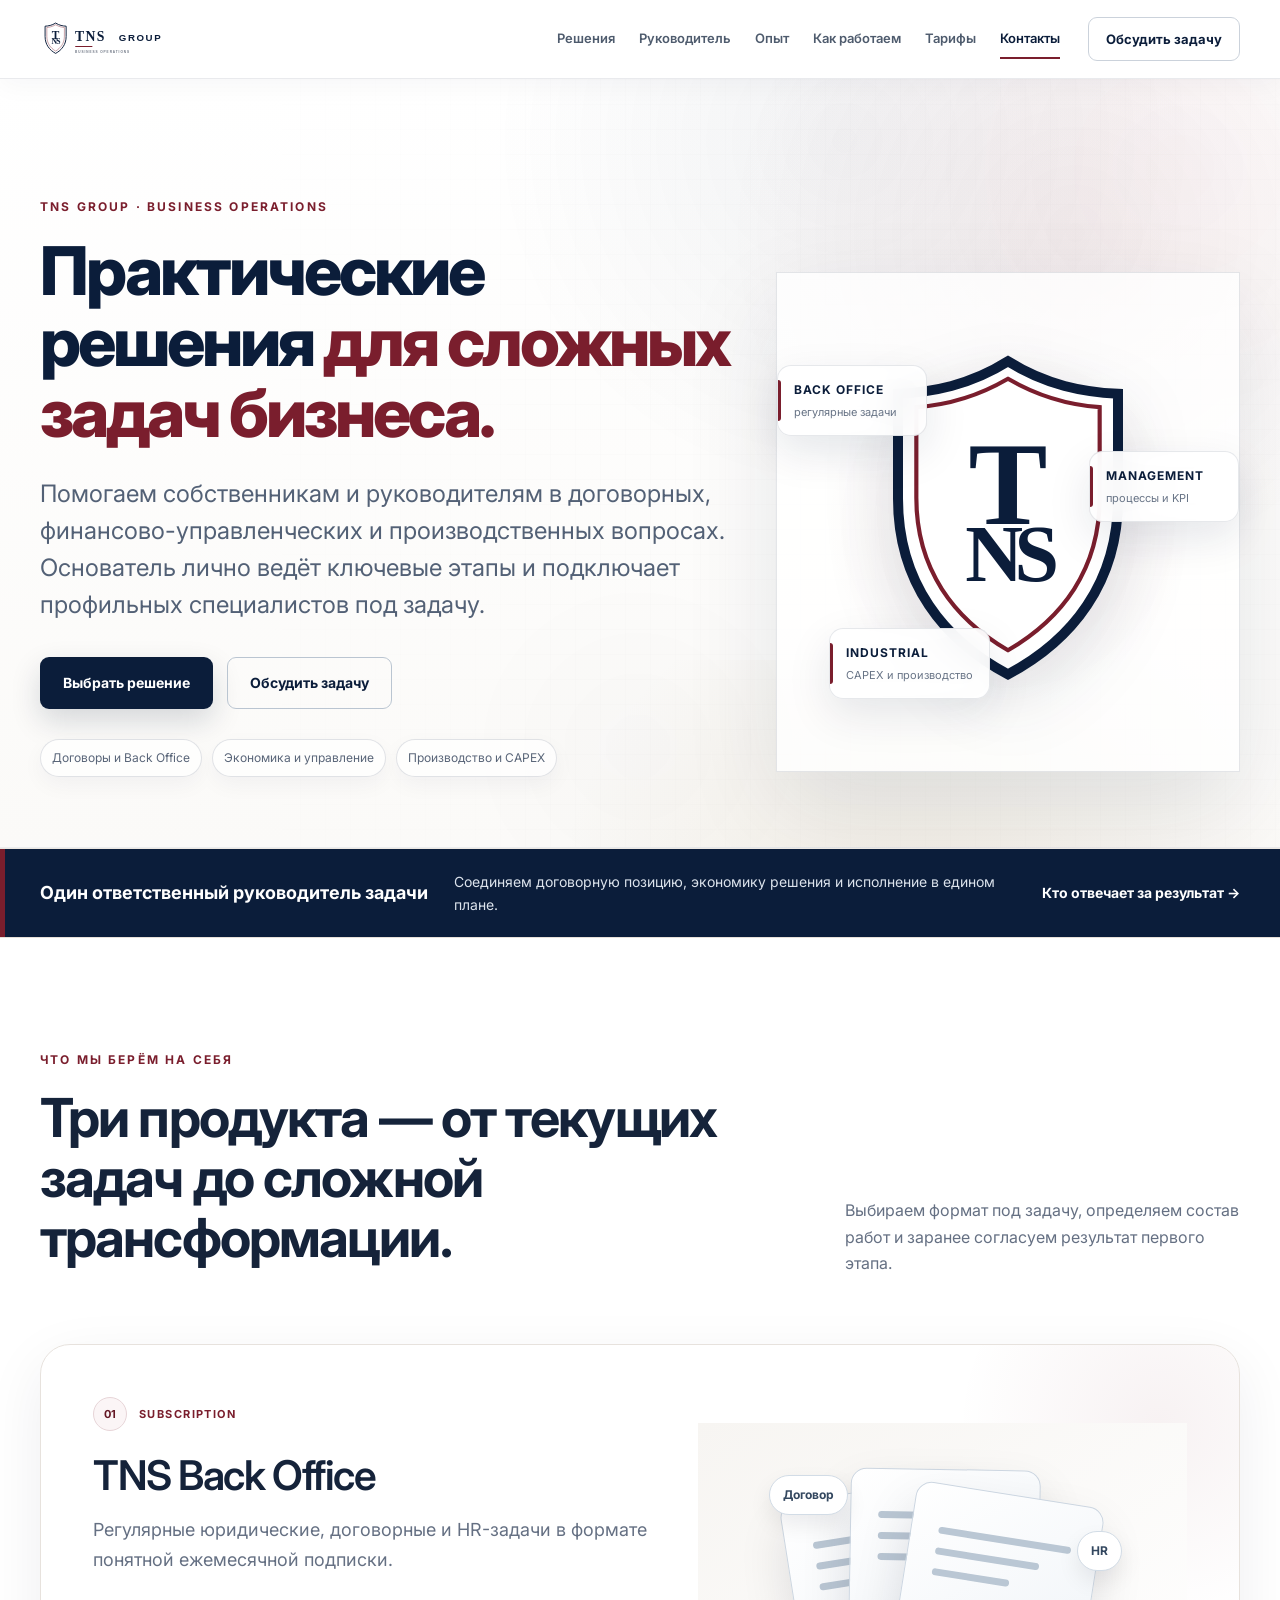
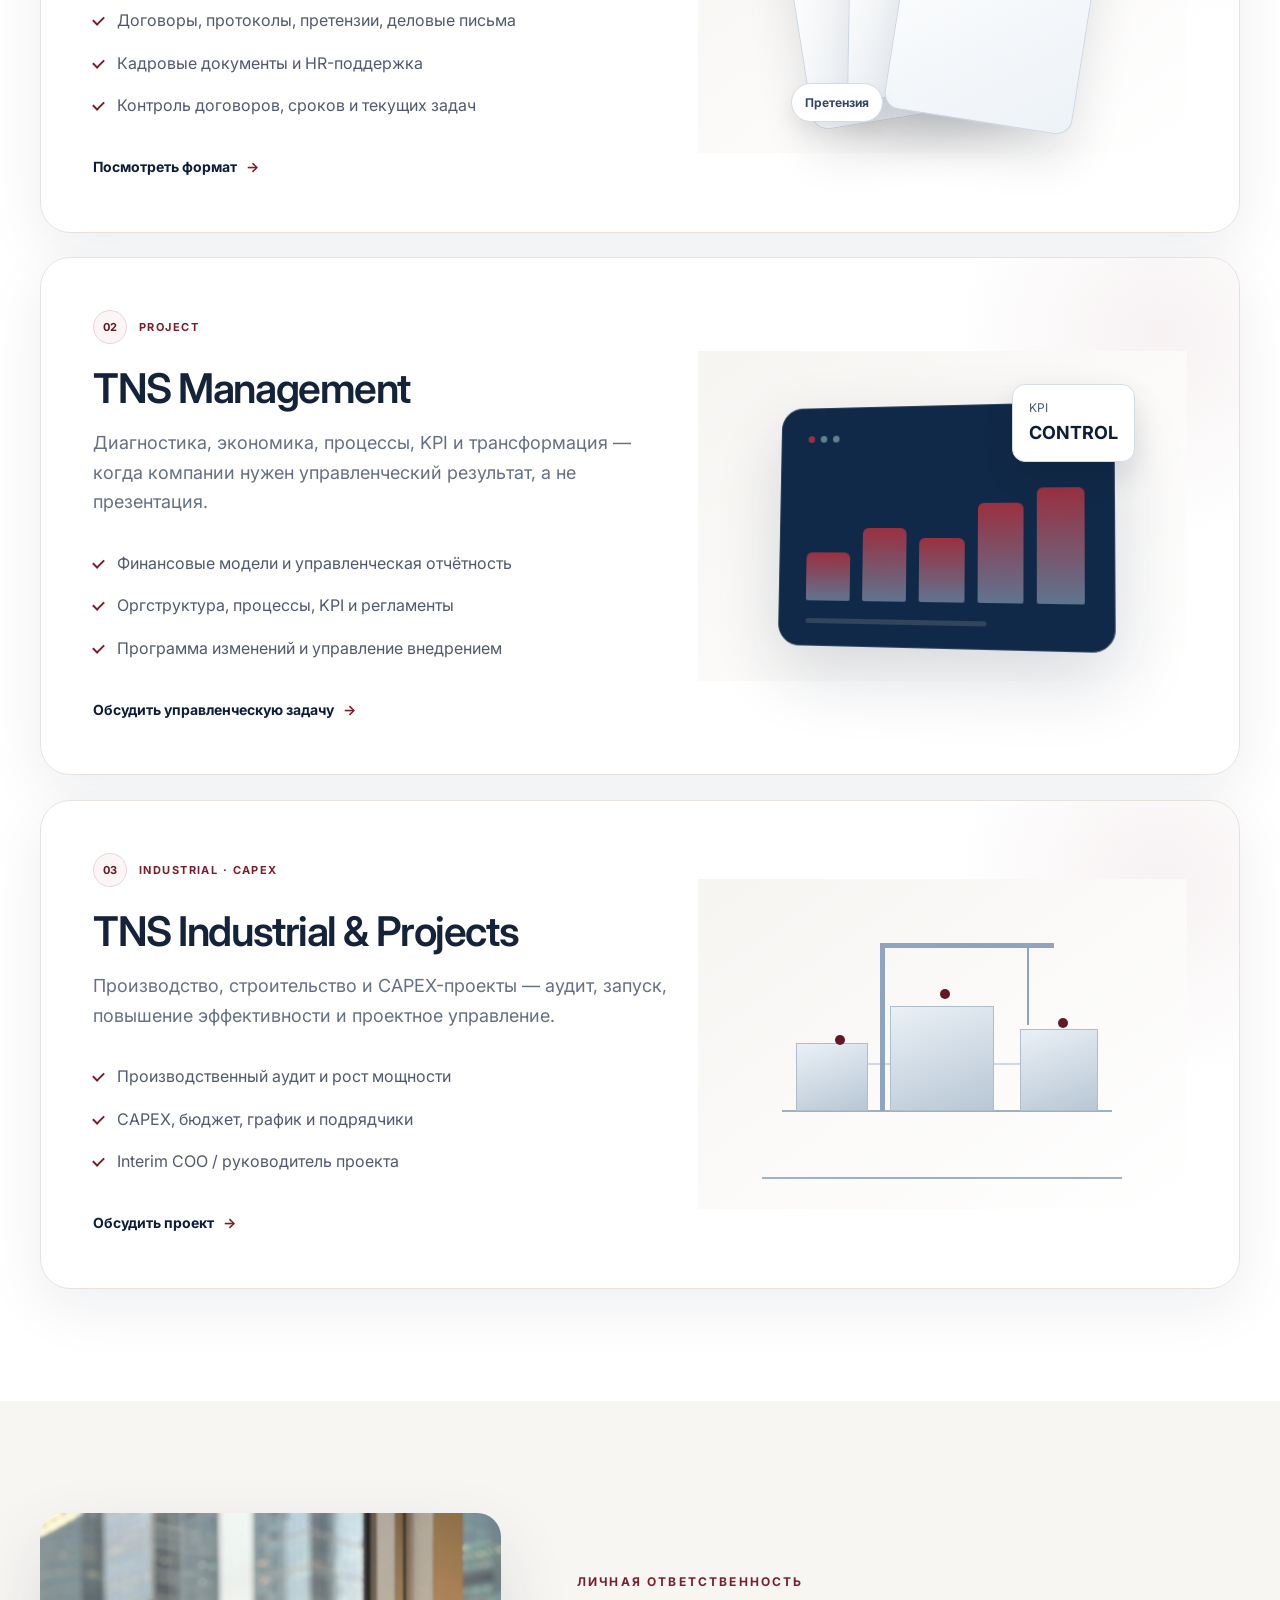
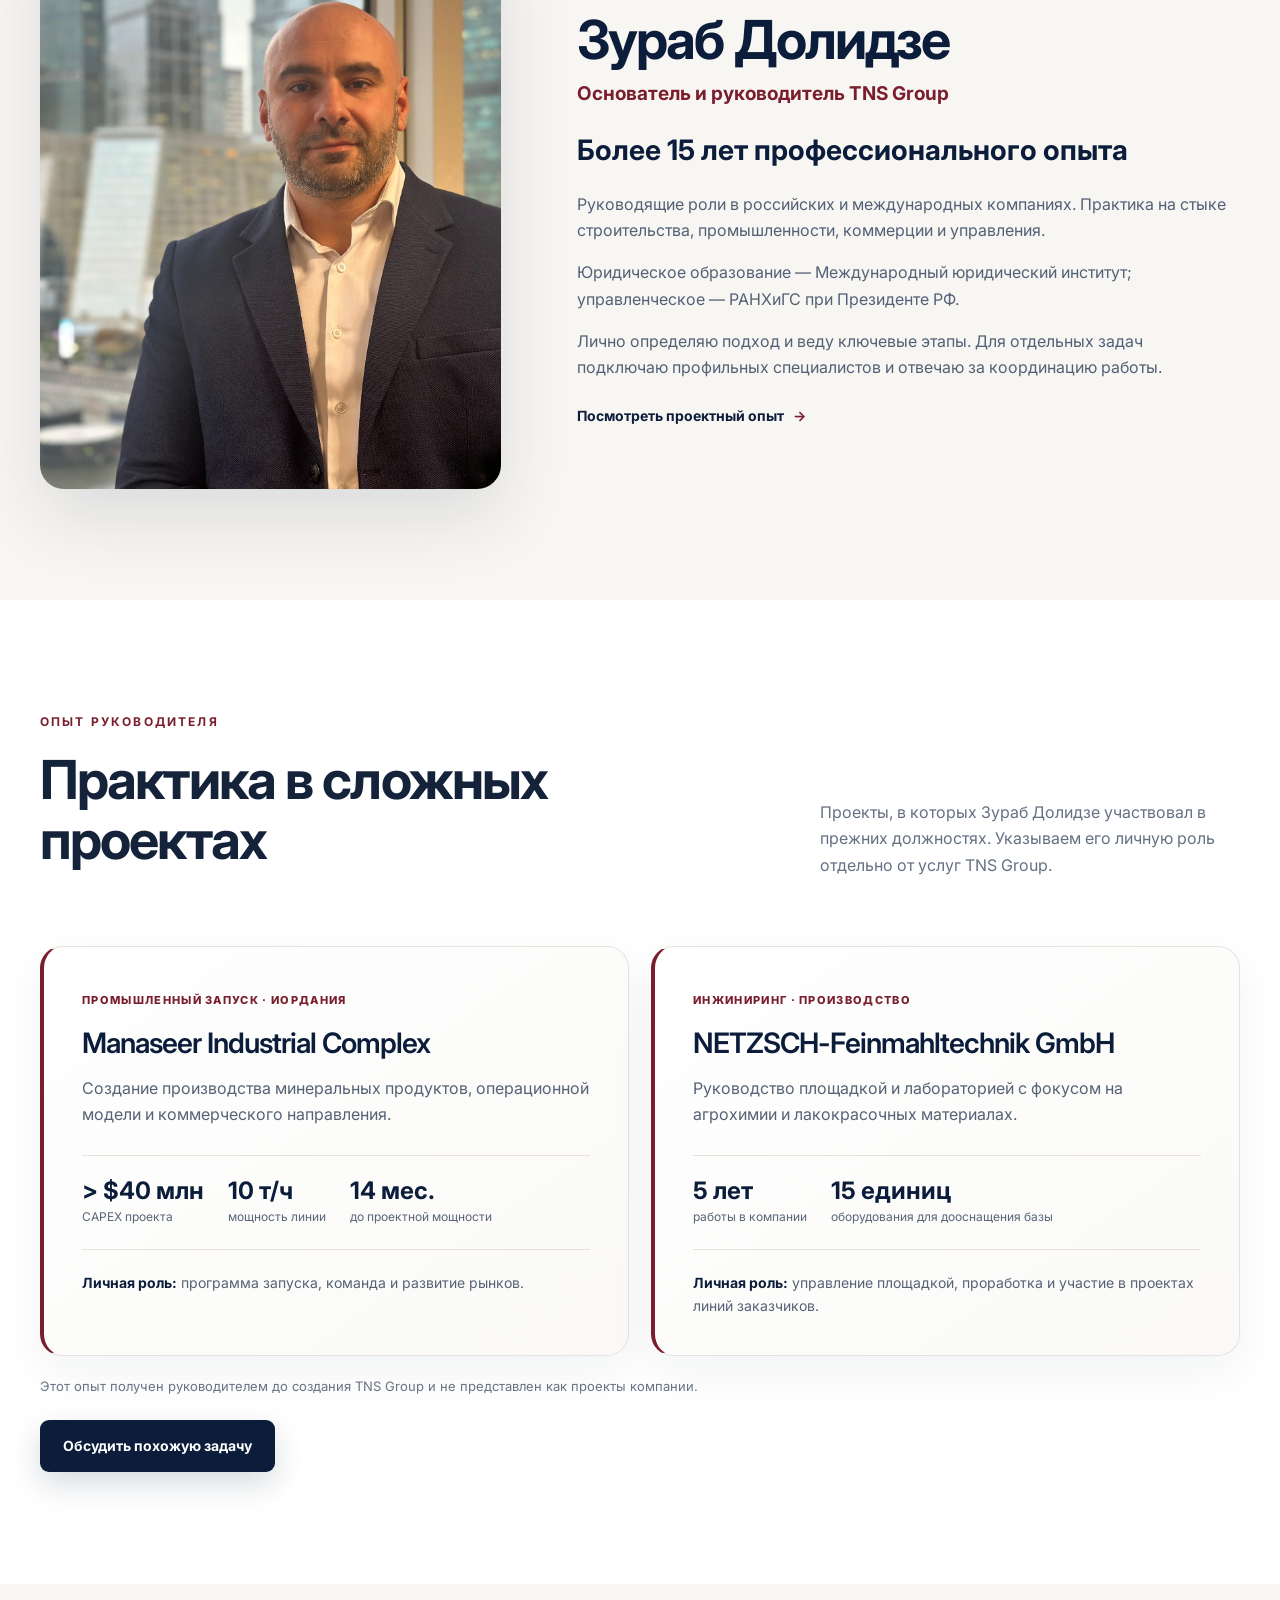
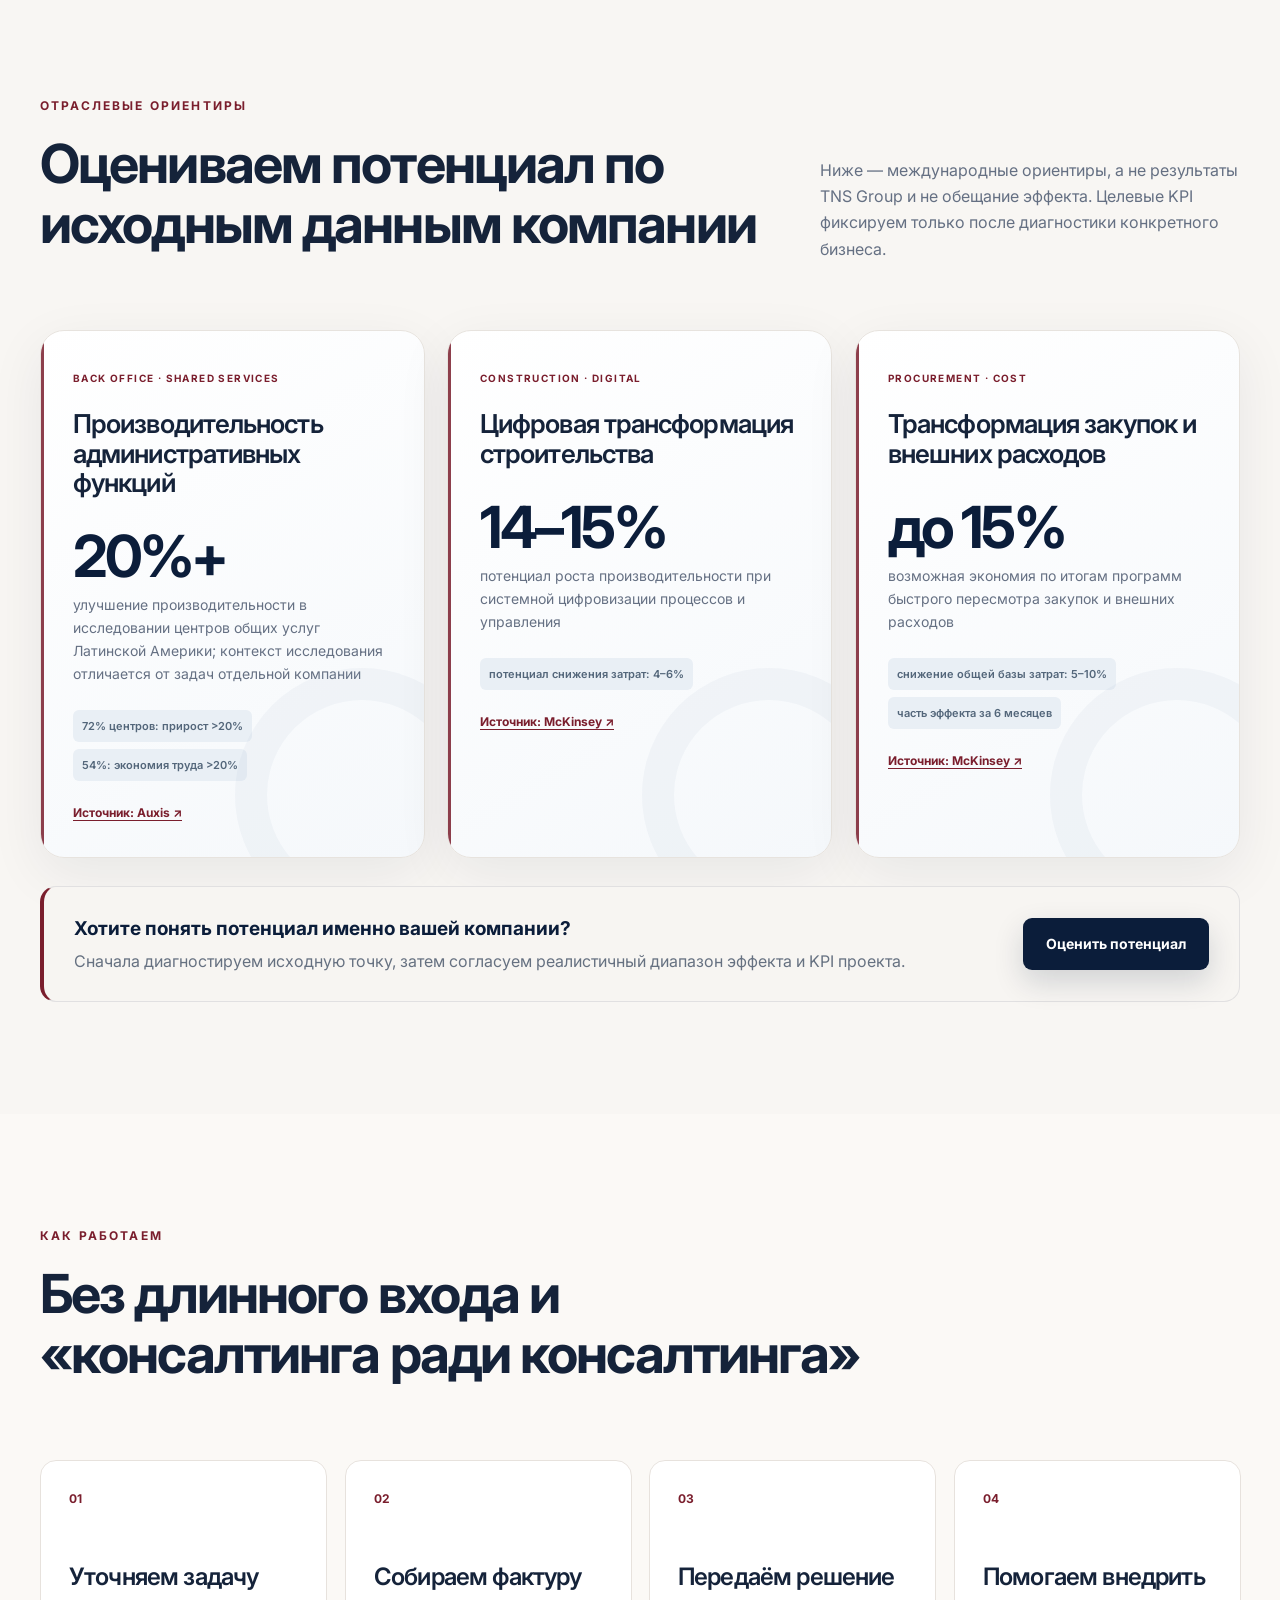
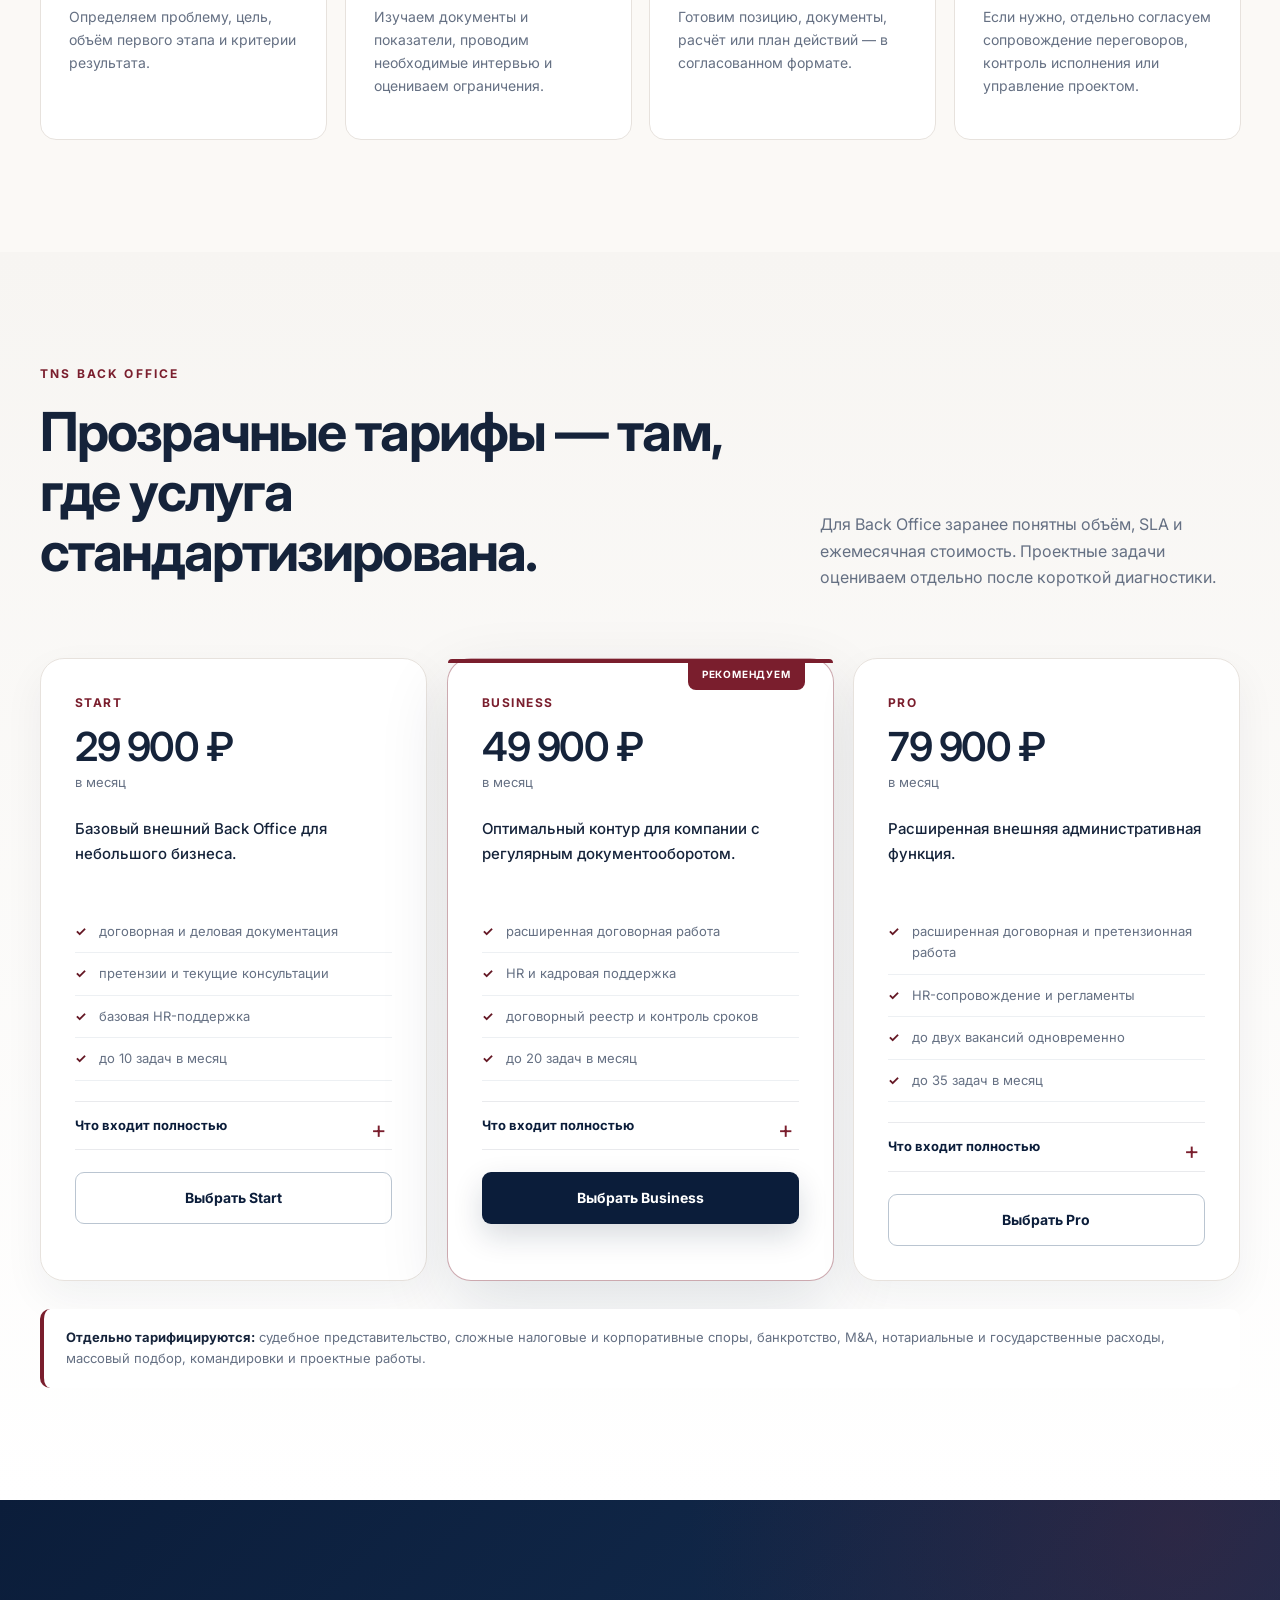
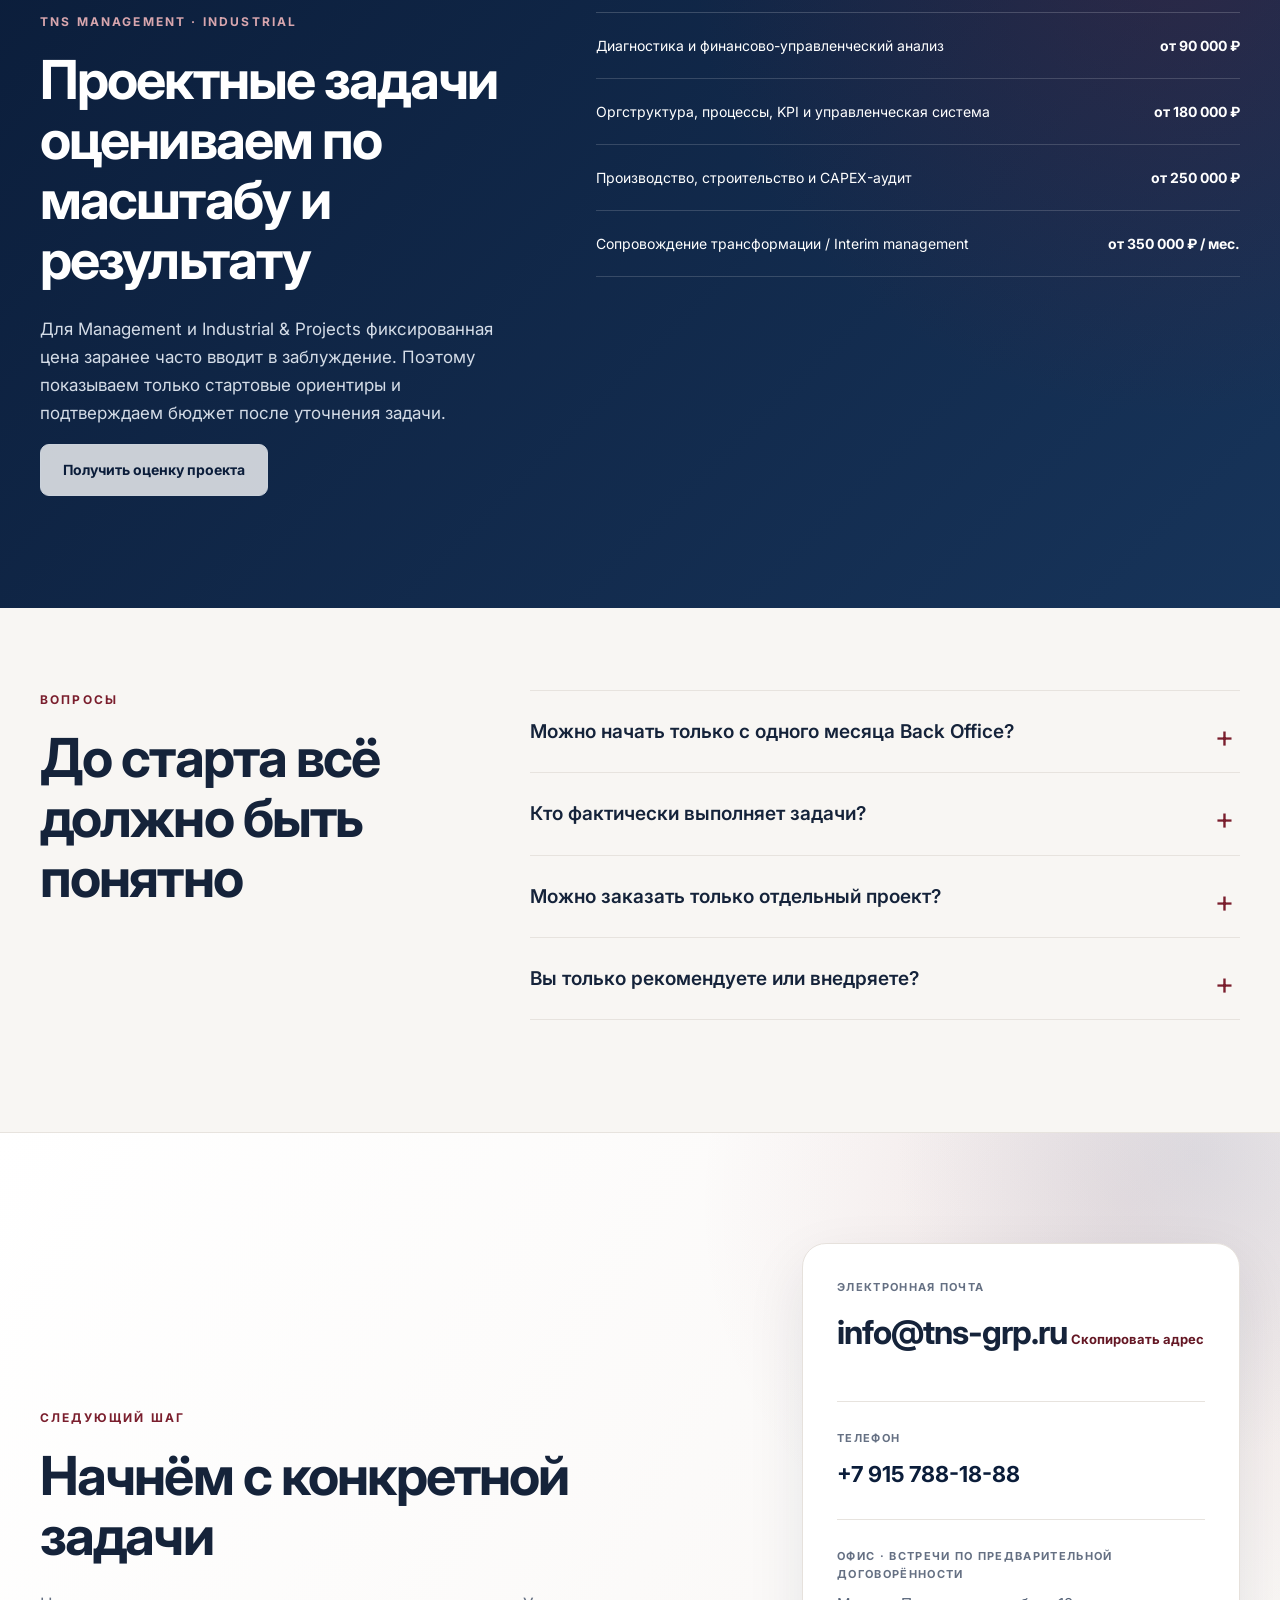
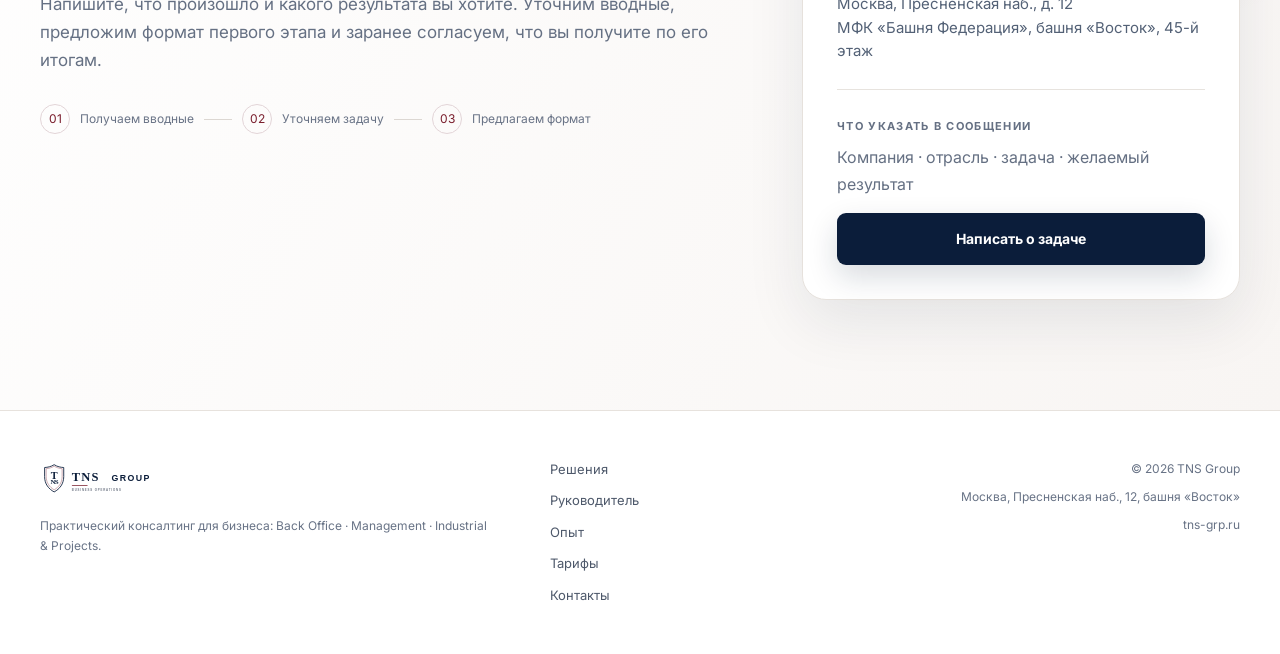
==== index.html @ a0968d5c "Add founder experience and office contact details" ====
<!DOCTYPE html>

<html lang="ru">
<head>
<meta charset="utf-8"/>
<meta content="width=device-width, initial-scale=1.0" name="viewport"/>
<meta content="TNS Group — практический консалтинг для собственников и руководителей: договорные задачи, экономика, управление, производство и строительство. Руководитель — Зураб Долидзе." name="description"/>
<meta content="#FAF9F7" name="theme-color"/>
<meta content="website" property="og:type"/>
<meta content="ru_RU" property="og:locale"/>
<meta content="TNS Group — практический консалтинг для бизнеса" property="og:title"/>
<meta content="Договорные, управленческие и производственные задачи. Личное участие руководителя и профильные специалисты под проект." property="og:description"/>
<meta content="https://tns-grp.ru/" property="og:url"/>
<meta content="https://tns-grp.ru/assets/og-cover.png" property="og:image"/>
<link href="https://tns-grp.ru/" rel="canonical"/>
<link href="assets/favicon.svg" rel="icon" type="image/svg+xml"/>
<link href="https://fonts.googleapis.com" rel="preconnect"/>
<link crossorigin="" href="https://fonts.gstatic.com" rel="preconnect"/>
<link href="https://fonts.googleapis.com/css2?family=Inter:wght@400;500;600;700;800&amp;display=swap" rel="stylesheet"/>
<link href="styles.css" rel="stylesheet"/>
<title>TNS Group — практический консалтинг для бизнеса</title>
<script type="application/ld+json">
  {
    "@context": "https://schema.org",
    "@type": "ProfessionalService",
    "name": "TNS Group",
    "url": "https://tns-grp.ru/",
    "email": "info@tns-grp.ru",
    "telephone": "+7-915-788-18-88",
    "address": {
      "@type": "PostalAddress",
      "streetAddress": "Пресненская набережная, 12, Башня Федерация, башня Восток, 45-й этаж",
      "addressLocality": "Москва",
      "addressCountry": "RU"
    },
    "description": "Договорно-правовое сопровождение, управленческий консалтинг, производственные и CAPEX-проекты.",
    "areaServed": "RU",
    "knowsAbout": [
      "Абонентское сопровождение бизнеса",
      "Управленческий консалтинг",
      "Финансово-экономический консалтинг",
      "Договорно-правовое сопровождение",
      "HR-поддержка",
      "Производственный консалтинг",
      "Строительный и CAPEX-консалтинг"
    ]
  }
  </script>
</head>
<body>
<a class="skip-link" href="#main">Перейти к содержанию</a>
<header class="site-header" id="top">
<div class="container header-inner">
<a aria-label="TNS Group — на главную" class="brand" href="#top">
<img alt="TNS Group" height="44" src="assets/logo.svg" width="194"/>
</a>
<button aria-controls="main-navigation" aria-expanded="false" class="menu-toggle" type="button">
<span class="sr-only">Открыть меню</span>
<span></span><span></span><span></span>
</button>
<nav aria-label="Основная навигация" class="main-nav" id="main-navigation">
<a href="#solutions">Решения</a>
<a href="#expertise">Руководитель</a>
<a href="#results">Опыт</a>
<a href="#approach">Как работаем</a>
<a href="#pricing">Тарифы</a>
<a href="#contacts">Контакты</a>
</nav>
<a class="button button-small button-outline header-cta" href="#contacts">Обсудить задачу</a>
</div>
</header>
<main id="main">
<section class="hero hero-light">
<div aria-hidden="true" class="hero-grid-bg"></div>
<div aria-hidden="true" class="hero-orb hero-orb-a"></div>
<div aria-hidden="true" class="hero-orb hero-orb-b"></div>
<div class="container hero-grid">
<div class="hero-content reveal reveal-up">
<p class="eyebrow eyebrow-dark">TNS GROUP · BUSINESS OPERATIONS</p>
<h1>Практические решения <span>для сложных задач бизнеса.</span></h1>
<p class="hero-lead">Помогаем собственникам и руководителям в договорных, финансово-управленческих и производственных вопросах. Основатель лично ведёт ключевые этапы и подключает профильных специалистов под задачу.</p>
<div class="hero-actions">
<a class="button button-primary" href="#solutions">Выбрать решение</a>
<a class="button button-outline-dark" href="#contacts">Обсудить задачу</a>
</div>
<div class="hero-trust">
<span>Договоры и Back Office</span>
<span>Экономика и управление</span>
<span>Производство и CAPEX</span>
</div>
</div>
<div aria-hidden="true" class="hero-visual reveal reveal-scale">
<div class="hero-emblem-stage">
<div class="hero-emblem-halo"></div>
<img alt="Эмблема TNS Group" class="hero-emblem" src="assets/brand-shield.svg"/>
<div class="hero-float-card hero-float-card-a"><b>BACK OFFICE</b><span>регулярные задачи</span></div>
<div class="hero-float-card hero-float-card-b"><b>MANAGEMENT</b><span>процессы и KPI</span></div>
<div class="hero-float-card hero-float-card-c"><b>INDUSTRIAL</b><span>CAPEX и производство</span></div>
</div>
</div>
</div>
</section>
<section class="value-strip">
<div class="container value-strip-inner reveal reveal-up">
<strong>Один ответственный руководитель задачи</strong>
<span>Соединяем договорную позицию, экономику решения и исполнение в едином плане.</span>
<a href="#expertise">Кто отвечает за результат →</a>
</div>
</section>
<section class="section solutions-section" id="solutions">
<div class="container">
<div class="section-title-row reveal reveal-up">
<div>
<p class="eyebrow eyebrow-dark">ЧТО МЫ БЕРЁМ НА СЕБЯ</p>
<h2>Три продукта — от текущих задач до сложной трансформации.</h2>
</div>
<p>Выбираем формат под задачу, определяем состав работ и заранее согласуем результат первого этапа.</p>
</div>
<div class="solution-stack">
<article class="solution-card solution-backoffice reveal reveal-left">
<div class="solution-copy">
<div class="solution-meta"><span>01</span><span>SUBSCRIPTION</span></div>
<h3>TNS Back Office</h3>
<p class="solution-lead">Регулярные юридические, договорные и HR-задачи в формате понятной ежемесячной подписки.</p>
<ul class="solution-points">
<li>Договоры, протоколы, претензии, деловые письма</li>
<li>Кадровые документы и HR-поддержка</li>
<li>Контроль договоров, сроков и текущих задач</li>
</ul>
<a class="text-link" href="#pricing">Посмотреть формат <span>→</span></a>
</div>
<div aria-hidden="true" class="solution-visual">
<div class="doc-stack">
<div class="doc doc-1"><span></span><span></span><span></span></div>
<div class="doc doc-2"><span></span><span></span><span></span></div>
<div class="doc doc-3"><span></span><span></span><span></span></div>
<div class="task-pill task-pill-1">Договор</div>
<div class="task-pill task-pill-2">HR</div>
<div class="task-pill task-pill-3">Претензия</div>
</div>
</div>
</article>
<article class="solution-card solution-management reveal reveal-right">
<div class="solution-copy">
<div class="solution-meta"><span>02</span><span>PROJECT</span></div>
<h3>TNS Management</h3>
<p class="solution-lead">Диагностика, экономика, процессы, KPI и трансформация — когда компании нужен управленческий результат, а не презентация.</p>
<ul class="solution-points">
<li>Финансовые модели и управленческая отчётность</li>
<li>Оргструктура, процессы, KPI и регламенты</li>
<li>Программа изменений и управление внедрением</li>
</ul>
<a class="text-link" href="#contacts">Обсудить управленческую задачу <span>→</span></a>
</div>
<div aria-hidden="true" class="solution-visual">
<div class="dashboard-scene">
<div class="dash-window">
<div class="dash-head"><i></i><i></i><i></i></div>
<div class="dash-chart"><span style="--h:38%"></span><span style="--h:57%"></span><span style="--h:49%"></span><span style="--h:76%"></span><span style="--h:88%"></span></div>
<div class="dash-line"></div>
</div>
<div class="kpi-badge">KPI <strong>CONTROL</strong></div>
</div>
</div>
</article>
<article class="solution-card solution-industrial reveal reveal-left">
<div class="solution-copy">
<div class="solution-meta"><span>03</span><span>INDUSTRIAL · CAPEX</span></div>
<h3>TNS Industrial &amp; Projects</h3>
<p class="solution-lead">Производство, строительство и CAPEX-проекты — аудит, запуск, повышение эффективности и проектное управление.</p>
<ul class="solution-points">
<li>Производственный аудит и рост мощности</li>
<li>CAPEX, бюджет, график и подрядчики</li>
<li>Interim COO / руководитель проекта</li>
</ul>
<a class="text-link" href="#contacts">Обсудить проект <span>→</span></a>
</div>
<div aria-hidden="true" class="solution-visual">
<div class="industrial-scene">
<div class="plant-line"></div><div class="plant-line line-2"></div>
<div class="plant-block b1"></div><div class="plant-block b2"></div><div class="plant-block b3"></div>
<div class="plant-crane"><span></span></div>
<div class="pulse-point p1"></div><div class="pulse-point p2"></div><div class="pulse-point p3"></div>
</div>
</div>
</article>
</div>
</div>
</section>
<section class="section founder-section" id="expertise">
<div class="container founder-layout">
<div class="founder-photo-wrap reveal reveal-left">
<img alt="Зураб Долидзе, основатель и руководитель TNS Group" class="founder-photo" loading="lazy" src="assets/zurab-dolidze.jpg" width="2048" height="1708"/>
</div>
<div class="founder-copy reveal reveal-right">
<p class="eyebrow eyebrow-dark">ЛИЧНАЯ ОТВЕТСТВЕННОСТЬ</p>
<h2>Зураб Долидзе</h2>
<p class="founder-role">Основатель и руководитель TNS Group</p>
<strong class="founder-years">Более 15 лет профессионального опыта</strong>
<p>Руководящие роли в российских и международных компаниях. Практика на стыке строительства, промышленности, коммерции и управления.</p>
<p>Юридическое образование — Международный юридический институт; управленческое — РАНХиГС при Президенте РФ.</p>
<p>Лично определяю подход и веду ключевые этапы. Для отдельных задач подключаю профильных специалистов и отвечаю за координацию работы.</p>
<a class="text-link" href="#results">Посмотреть проектный опыт <span>→</span></a>
</div>
</div>
</section>
<section class="section experience-section" id="results">
<div class="container">
<div class="section-title-row reveal reveal-up">
<div><p class="eyebrow eyebrow-dark">ОПЫТ РУКОВОДИТЕЛЯ</p><h2>Практика в сложных проектах</h2></div>
<p>Проекты, в которых Зураб Долидзе участвовал в прежних должностях. Указываем его личную роль отдельно от услуг TNS Group.</p>
</div>
<div class="experience-grid">
<article class="experience-card reveal reveal-up">
<span class="experience-label">ПРОМЫШЛЕННЫЙ ЗАПУСК · ИОРДАНИЯ</span>
<h3>Manaseer Industrial Complex</h3>
<p>Создание производства минеральных продуктов, операционной модели и коммерческого направления.</p>
<div class="experience-facts"><span><strong>&gt; $40 млн</strong> CAPEX проекта</span><span><strong>10 т/ч</strong> мощность линии</span><span><strong>14 мес.</strong> до проектной мощности</span></div>
<p class="experience-role"><b>Личная роль:</b> программа запуска, команда и развитие рынков.</p>
</article>
<article class="experience-card reveal reveal-up">
<span class="experience-label">ИНЖИНИРИНГ · ПРОИЗВОДСТВО</span>
<h3>NETZSCH-Feinmahltechnik GmbH</h3>
<p>Руководство площадкой и лабораторией с фокусом на агрохимии и лакокрасочных материалах.</p>
<div class="experience-facts"><span><strong>5 лет</strong> работы в компании</span><span><strong>15 единиц</strong> оборудования для дооснащения базы</span></div>
<p class="experience-role"><b>Личная роль:</b> управление площадкой, проработка и участие в проектах линий заказчиков.</p>
</article>
</div>
<p class="experience-note">Этот опыт получен руководителем до создания TNS Group и не представлен как проекты компании.</p>
<a class="button button-primary" href="#contacts">Обсудить похожую задачу</a>
</div>
</section>
<section class="section results-section" id="benchmarks">
<div class="container">
<div class="section-title-row reveal reveal-up">
<div><p class="eyebrow eyebrow-dark">ОТРАСЛЕВЫЕ ОРИЕНТИРЫ</p><h2>Оцениваем потенциал по исходным данным компании</h2></div>
<p>Ниже — международные ориентиры, а не результаты TNS Group и не обещание эффекта. Целевые KPI фиксируем только после диагностики конкретного бизнеса.</p>
</div>
<div class="results-grid stagger-group">
<article class="case-card reveal reveal-up"><span class="case-tag">BACK OFFICE · SHARED SERVICES</span><h3>Производительность административных функций</h3><div class="case-number">20%+</div><p>улучшение производительности в исследовании центров общих услуг Латинской Америки; контекст исследования отличается от задач отдельной компании</p><div class="case-metrics"><span>72% центров: прирост &gt;20%</span><span>54%: экономия труда &gt;20%</span></div><a class="case-source" href="https://www.auxis.com/news/auxis-releases-results-of-industry-first-latin-america-shared-services-survey/" rel="noopener noreferrer" target="_blank">Источник: Auxis ↗</a></article>
<article class="case-card reveal reveal-up"><span class="case-tag">CONSTRUCTION · DIGITAL</span><h3>Цифровая трансформация строительства</h3><div class="case-number">14–15%</div><p>потенциал роста производительности при системной цифровизации процессов и управления</p><div class="case-metrics"><span>потенциал снижения затрат: 4–6%</span></div><a class="case-source" href="https://www.mckinsey.com/~/media/McKinsey/Industries/Capital%20Projects%20and%20Infrastructure/Our%20Insights/Decoding%20digital%20transformation%20in%20construction/Decoding-digital-transformation-in-construction-vF.pdf" rel="noopener noreferrer" target="_blank">Источник: McKinsey ↗</a></article>
<article class="case-card reveal reveal-up"><span class="case-tag">PROCUREMENT · COST</span><h3>Трансформация закупок и внешних расходов</h3><div class="case-number">до 15%</div><p>возможная экономия по итогам программ быстрого пересмотра закупок и внешних расходов</p><div class="case-metrics"><span>снижение общей базы затрат: 5–10%</span><span>часть эффекта за 6 месяцев</span></div><a class="case-source" href="https://www.mckinsey.com/capabilities/operations/our-insights/using-a-rapid-procurement-transformation-to-generate-cash-quickly" rel="noopener noreferrer" target="_blank">Источник: McKinsey ↗</a></article>
</div>
<div class="case-cta reveal reveal-up">
<div><strong>Хотите понять потенциал именно вашей компании?</strong><span>Сначала диагностируем исходную точку, затем согласуем реалистичный диапазон эффекта и KPI проекта.</span></div>
<a class="button button-primary" href="#contacts">Оценить потенциал</a>
</div>
</div>
</section>
<section class="section section-muted" id="approach">
<div class="container">
<div class="section-title-row reveal reveal-up"><div><p class="eyebrow eyebrow-dark">КАК РАБОТАЕМ</p><h2>Без длинного входа и «консалтинга ради консалтинга»</h2></div></div>
<div class="steps-grid stagger-group">
<article class="step-card reveal reveal-up"><span>01</span><h3>Уточняем задачу</h3><p>Определяем проблему, цель, объём первого этапа и критерии результата.</p></article>
<article class="step-card reveal reveal-up"><span>02</span><h3>Собираем фактуру</h3><p>Изучаем документы и показатели, проводим необходимые интервью и оцениваем ограничения.</p></article>
<article class="step-card reveal reveal-up"><span>03</span><h3>Передаём решение</h3><p>Готовим позицию, документы, расчёт или план действий — в согласованном формате.</p></article>
<article class="step-card reveal reveal-up"><span>04</span><h3>Помогаем внедрить</h3><p>Если нужно, отдельно согласуем сопровождение переговоров, контроль исполнения или управление проектом.</p></article>
</div>
</div>
</section>
<section class="section section-muted" id="pricing">
<div class="container">
<div class="section-title-row reveal reveal-up">
<div>
<p class="eyebrow eyebrow-dark">TNS BACK OFFICE</p>
<h2>Прозрачные тарифы — там, где услуга стандартизирована.</h2>
</div>
<p>Для Back Office заранее понятны объём, SLA и ежемесячная стоимость. Проектные задачи оцениваем отдельно после короткой диагностики.</p>
</div>
<div class="pricing-grid stagger-group">
<article class="price-card reveal reveal-up">
<div class="price-card-head"><span class="price-label">START</span><h3>29 900 ₽</h3><p>в месяц</p></div>
<p class="price-for">Базовый внешний Back Office для небольшого бизнеса.</p>
<ul class="price-list price-list-short">
<li>договорная и деловая документация</li>
<li>претензии и текущие консультации</li>
<li>базовая HR-поддержка</li>
<li>до 10 задач в месяц</li>
</ul>
<details class="price-details"><summary>Что входит полностью</summary><p>До 5 договорных документов, до 3 претензий/ответов/писем, до 4 консультаций, базовые кадровые документы. SLA — до 2 рабочих дней.</p></details>
<a class="button button-outline-dark" href="mailto:info@tns-grp.ru?subject=TNS%20Back%20Office%20START">Выбрать Start</a>
</article>
<article class="price-card price-card-featured reveal reveal-up">
<div class="popular-label">РЕКОМЕНДУЕМ</div>
<div class="price-card-head"><span class="price-label">BUSINESS</span><h3>49 900 ₽</h3><p>в месяц</p></div>
<p class="price-for">Оптимальный контур для компании с регулярным документооборотом.</p>
<ul class="price-list price-list-short">
<li>расширенная договорная работа</li>
<li>HR и кадровая поддержка</li>
<li>договорный реестр и контроль сроков</li>
<li>до 20 задач в месяц</li>
</ul>
<details class="price-details"><summary>Что входит полностью</summary><p>До 10 договорных документов, до 5 претензий/ответов/писем, текущие консультации, одна вакансия в работе, договорный реестр и контроль сроков. SLA — 1–2 рабочих дня.</p></details>
<a class="button button-primary" href="mailto:info@tns-grp.ru?subject=TNS%20Back%20Office%20BUSINESS">Выбрать Business</a>
</article>
<article class="price-card reveal reveal-up">
<div class="price-card-head"><span class="price-label">PRO</span><h3>79 900 ₽</h3><p>в месяц</p></div>
<p class="price-for">Расширенная внешняя административная функция.</p>
<ul class="price-list price-list-short">
<li>расширенная договорная и претензионная работа</li>
<li>HR-сопровождение и регламенты</li>
<li>до двух вакансий одновременно</li>
<li>до 35 задач в месяц</li>
</ul>
<details class="price-details"><summary>Что входит полностью</summary><p>До 20 договорных документов, расширенная претензионная работа, кадровое сопровождение, регламенты и должностные инструкции, приоритетный SLA.</p></details>
<a class="button button-outline-dark" href="mailto:info@tns-grp.ru?subject=TNS%20Back%20Office%20PRO">Выбрать Pro</a>
</article>
</div>
<div class="pricing-note reveal reveal-up"><strong>Отдельно тарифицируются:</strong> судебное представительство, сложные налоговые и корпоративные споры, банкротство, M&amp;A, нотариальные и государственные расходы, массовый подбор, командировки и проектные работы.</div>
</div>
</section><section class="section project-section section-dark" id="project-prices">
<div class="container project-layout">
<div class="project-intro reveal reveal-left">
<p class="eyebrow">TNS MANAGEMENT · INDUSTRIAL</p>
<h2>Проектные задачи оцениваем по масштабу и результату</h2>
<p>Для Management и Industrial &amp; Projects фиксированная цена заранее часто вводит в заблуждение. Поэтому показываем только стартовые ориентиры и подтверждаем бюджет после уточнения задачи.</p>
<a class="button button-ghost" href="#contacts">Получить оценку проекта</a>
</div>
<div class="project-price-list reveal reveal-right"><div><span>Диагностика и финансово-управленческий анализ</span><strong>от 90 000 ₽</strong></div><div><span>Оргструктура, процессы, KPI и управленческая система</span><strong>от 180 000 ₽</strong></div><div><span>Производство, строительство и CAPEX-аудит</span><strong>от 250 000 ₽</strong></div><div><span>Сопровождение трансформации / Interim management</span><strong>от 350 000 ₽ / мес.</strong></div></div>
</div>
</section><section class="section faq-section" id="faq">
<div class="container faq-layout">
<div class="section-heading reveal reveal-left"><p class="eyebrow eyebrow-dark">ВОПРОСЫ</p><h2>До старта всё должно быть понятно</h2></div>
<div class="faq-list reveal reveal-right">
<details><summary>Можно начать только с одного месяца Back Office?</summary><p>Да. Первый месяц можно использовать как тестовый период: смотрим реальную загрузку и после этого подтверждаем подходящий тариф.</p></details>
<details><summary>Кто фактически выполняет задачи?</summary><p>Основатель TNS Group Зураб Долидзе лично определяет подход и ведёт ключевые этапы. Для отдельных задач подключаются профильные специалисты; состав исполнителей и зона ответственности согласуются до начала работы.</p></details>
<details><summary>Можно заказать только отдельный проект?</summary><p>Да. Back Office не является обязательным условием. Управленческие, финансовые, производственные и CAPEX-задачи можно вести отдельно.</p></details>
<details><summary>Вы только рекомендуете или внедряете?</summary><p>Оба варианта возможны. При необходимости TNS Group организует внедрение, контроль KPI и временное управление функцией или проектом.</p></details>
</div>
</div>
</section>
<section class="contact-section" id="contacts">
<div aria-hidden="true" class="contact-orb"></div>
<div class="container contact-grid">
<div class="contact-copy reveal reveal-left">
<p class="eyebrow">СЛЕДУЮЩИЙ ШАГ</p>
<h2>Начнём с конкретной задачи</h2>
<p>Напишите, что произошло и какого результата вы хотите. Уточним вводные, предложим формат первого этапа и заранее согласуем, что вы получите по его итогам.</p>
<div class="contact-mini"><span>01</span> Получаем вводные <i></i><span>02</span> Уточняем задачу <i></i><span>03</span> Предлагаем формат</div>
</div>
<div class="contact-card reveal reveal-right">
<span class="contact-label">Электронная почта</span>
<a class="contact-email" href="mailto:info@tns-grp.ru?subject=Запрос%20в%20TNS%20Group">info@tns-grp.ru</a>
<button class="copy-button" data-copy="info@tns-grp.ru" type="button">Скопировать адрес</button>
<div class="contact-divider"></div>
<span class="contact-label">Телефон</span>
<a class="contact-phone" href="tel:+79157881888">+7 915 788-18-88</a>
<div class="contact-divider"></div>
<span class="contact-label">Офис · встречи по предварительной договорённости</span>
<address class="contact-address">Москва, Пресненская наб., д. 12<br/>МФК «Башня Федерация», башня «Восток», 45-й этаж</address>
<div class="contact-divider"></div>
<span class="contact-label">Что указать в сообщении</span>
<p>Компания · отрасль · задача · желаемый результат</p>
<a class="button button-primary button-full" href="mailto:info@tns-grp.ru?subject=Запрос%20в%20TNS%20Group&amp;body=Компания%3A%0AОтрасль%3A%0AЗадача%3A%0AЖелаемый%20результат%3A">Написать о задаче</a>
</div>
</div>
</section>
</main>
<footer class="site-footer">
<div class="container footer-grid">
<div><img alt="TNS Group" height="40" src="assets/logo.svg" width="176"/><p>Практический консалтинг для бизнеса: Back Office · Management · Industrial &amp; Projects.</p></div>
<div class="footer-links"><a href="#solutions">Решения</a><a href="#expertise">Руководитель</a><a href="#results">Опыт</a><a href="#pricing">Тарифы</a><a href="#contacts">Контакты</a></div>
<div class="footer-meta"><p>© <span id="current-year"></span> TNS Group</p><p>Москва, Пресненская наб., 12, башня «Восток»</p><p>tns-grp.ru</p></div>
</div>
</footer>
<script src="script.js"></script>
</body>
</html>
---- styles.css ----
:root {
  --navy-1000: #040912;
  --navy-950: #07101d;
  --navy-900: #0b1423;
  --navy-850: #101c2e;
  --navy-800: #17263b;
  --ink: #162031;
  --muted: #607086;
  --muted-light: #aeb8c6;
  --line: #dbe1e8;
  --soft: #f4f6f8;
  --soft-blue: #edf2f7;
  --white: #ffffff;
  --accent: #8fa4bf;
  --accent-bright: #c9d5e3;
  --accent-dark: #5f748f;
  --accent-soft: #e9eff5;
  --success: #6fb39e;
  --shadow: 0 26px 72px rgba(7, 16, 29, 0.13);
  --shadow-dark: 0 32px 85px rgba(0, 0, 0, 0.28);
  --radius-xl: 30px;
  --radius-lg: 24px;
  --radius-md: 16px;
  --radius-sm: 10px;
  --container: 1200px;
}

* { box-sizing: border-box; }
html { scroll-behavior: smooth; scroll-padding-top: 88px; }
body { margin: 0; color: var(--ink); background: var(--white); font-family: "Manrope", Arial, sans-serif; font-size: 16px; font-weight: 400; line-height: 1.65; -webkit-font-smoothing: antialiased; text-rendering: optimizeLegibility; }
body.menu-open { overflow: hidden; }
img { max-width: 100%; display: block; }
a { color: inherit; text-decoration: none; }
button, input, textarea { font: inherit; }
button { cursor: pointer; }
.container { width: min(calc(100% - 40px), var(--container)); margin-inline: auto; }
.sr-only { position: absolute; width: 1px; height: 1px; padding: 0; margin: -1px; overflow: hidden; clip: rect(0,0,0,0); white-space: nowrap; border: 0; }
.skip-link { position: fixed; top: 12px; left: 12px; z-index: 999; padding: 10px 14px; color: var(--navy-950); background: var(--white); border-radius: 8px; transform: translateY(-150%); }
.skip-link:focus { transform: translateY(0); }

.site-header { position: sticky; top: 0; z-index: 100; color: var(--white); background: rgba(4, 9, 18, 0.88); border-bottom: 1px solid rgba(255,255,255,.08); backdrop-filter: blur(18px); }
.header-inner { min-height: 78px; display: flex; align-items: center; gap: 24px; }
.brand { flex: 0 0 auto; }
.brand img { width: 194px; height: auto; }
.main-nav { margin-left: auto; display: flex; align-items: center; gap: 24px; }
.main-nav a { position: relative; color: rgba(255,255,255,.74); font-size: 13px; font-weight: 600; transition: color .2s ease; }
.main-nav a::after { content: ""; position: absolute; left: 0; right: 0; bottom: -9px; height: 2px; background: var(--accent-bright); transform: scaleX(0); transform-origin: left; transition: transform .25s ease; }
.main-nav a:hover, .main-nav a.is-active, .main-nav a:focus-visible { color: var(--white); }
.main-nav a:hover::after, .main-nav a.is-active::after, .main-nav a:focus-visible::after { transform: scaleX(1); }
.header-cta { margin-left: 4px; }
.menu-toggle { display: none; margin-left: auto; width: 44px; height: 44px; padding: 10px; color: var(--white); background: transparent; border: 1px solid rgba(255,255,255,.18); border-radius: 10px; }
.menu-toggle span:not(.sr-only) { display: block; width: 100%; height: 2px; margin: 5px 0; background: currentColor; transition: transform .2s ease, opacity .2s ease; }

.section { padding: 112px 0; }
.section-dark { color: var(--white); background: var(--navy-950); }
.section-muted { background: var(--soft); }
.eyebrow { margin: 0 0 18px; color: var(--accent-bright); font-size: 12px; font-weight: 700; letter-spacing: .18em; text-transform: uppercase; }
.eyebrow-dark { color: var(--accent-dark); }
h1,h2,h3,p { margin-top: 0; }
h1,h2,h3 { font-family: "Manrope", Arial, sans-serif; line-height: 1.12; letter-spacing: -.035em; }
h1 { max-width: 900px; margin-bottom: 26px; font-size: clamp(48px, 6.1vw, 84px); font-weight: 700; }
h1 span { color: var(--accent-bright); }
h2 { margin-bottom: 24px; font-size: clamp(35px, 4.2vw, 58px); font-weight: 700; }
h3 { margin-bottom: 14px; font-size: 24px; font-weight: 600; }

.button { display: inline-flex; min-height: 52px; align-items: center; justify-content: center; gap: 10px; padding: 0 22px; border: 1px solid transparent; border-radius: 9px; font-size: 14px; font-weight: 700; line-height: 1; transition: transform .2s ease, background .2s ease, border-color .2s ease, color .2s ease, box-shadow .2s ease; }
.button:hover { transform: translateY(-2px); }
.button:focus-visible { outline: 3px solid rgba(143,164,191,.32); outline-offset: 3px; }
.button-small { min-height: 44px; padding: 0 17px; font-size: 13px; }
.button-primary { color: var(--navy-1000); background: var(--accent-bright); box-shadow: 0 10px 28px rgba(143,164,191,.16); }
.button-primary:hover { background: #dde5ed; box-shadow: 0 16px 34px rgba(143,164,191,.23); }
.button-outline { color: var(--white); border-color: rgba(255,255,255,.24); }
.button-outline:hover { border-color: var(--accent-bright); color: var(--accent-bright); }
.button-ghost { color: var(--white); border-color: rgba(255,255,255,.16); background: rgba(255,255,255,.04); }
.button-ghost:hover { border-color: rgba(255,255,255,.36); background: rgba(255,255,255,.08); }
.button-outline-dark { color: var(--navy-950); border-color: #bac5d1; background: transparent; }
.button-outline-dark:hover { color: var(--white); background: var(--navy-950); border-color: var(--navy-950); }
.button-full { width: 100%; }
.text-link { display: inline-flex; gap: 9px; align-items: center; color: var(--navy-950); font-size: 14px; font-weight: 700; }
.text-link span { transition: transform .2s ease; }
.text-link:hover span { transform: translateX(4px); }

.hero { position: relative; overflow: hidden; padding: 122px 0 0; isolation: isolate; background: radial-gradient(circle at 72% 14%, #14263d 0, var(--navy-950) 38%, var(--navy-1000) 100%); }
.hero-grid-bg { position: absolute; z-index: -3; inset: 0; opacity: .17; background-image: linear-gradient(rgba(255,255,255,.055) 1px,transparent 1px),linear-gradient(90deg,rgba(255,255,255,.055) 1px,transparent 1px); background-size: 64px 64px; mask-image: linear-gradient(to bottom,black 0%,black 72%,transparent 100%); }
.hero-orb { position: absolute; z-index: -2; border-radius: 50%; filter: blur(12px); pointer-events: none; }
.hero-orb-a { width: 620px; height: 620px; right: -210px; top: -230px; background: radial-gradient(circle,rgba(143,164,191,.16),rgba(143,164,191,0) 68%); }
.hero-orb-b { width: 400px; height: 400px; left: 26%; bottom: 0; background: radial-gradient(circle,rgba(67,102,139,.10),rgba(67,102,139,0) 70%); }
.hero-grid { display: grid; grid-template-columns: minmax(0,1.2fr) minmax(430px,.8fr); align-items: center; gap: 40px; }
.hero-content { padding-bottom: 96px; }
.hero-lead { max-width: 790px; margin-bottom: 34px; color: #c2cedb; font-size: clamp(19px,1.9vw,24px); line-height: 1.55; }
.hero-actions { display: flex; flex-wrap: wrap; gap: 14px; }
.hero-trust { display: flex; flex-wrap: wrap; gap: 10px; margin-top: 30px; }
.hero-trust span { padding: 8px 11px; color: #b7c4d2; background: rgba(255,255,255,.04); border: 1px solid rgba(255,255,255,.08); border-radius: 999px; font-size: 12px; }
.hero-visual { min-height: 540px; display: flex; align-items: center; justify-content: center; }
.hero-visual svg { width: 100%; max-width: 620px; overflow: visible; }
.orbit-one { transform-origin: center; animation: orbitRotate 22s linear infinite; }
.orbit-two { transform-origin: center; animation: orbitRotateReverse 28s linear infinite; }
.node { transform-box: fill-box; transform-origin: center; animation: nodePulse 2.8s ease-in-out infinite; }
.node-b { animation-delay: .7s; }.node-c { animation-delay: 1.3s; }
.floating-label { animation: floatY 5s ease-in-out infinite; }.label-b { animation-delay: 1.1s; }.label-c { animation-delay: 2s; }
.flow-line { stroke-dasharray: 12 12; animation: dashFlow 8s linear infinite; }
.core { animation: coreFloat 6s ease-in-out infinite; transform-origin: center; }
@keyframes orbitRotate { to { transform: rotate(360deg); } }
@keyframes orbitRotateReverse { to { transform: rotate(-360deg); } }
@keyframes nodePulse { 50% { transform: scale(1.18); opacity:.72; } }
@keyframes floatY { 50% { transform: translateY(-10px); } }
@keyframes dashFlow { to { stroke-dashoffset: -96; } }
@keyframes coreFloat { 50% { transform: translateY(-8px); } }
.metrics-row { display: grid; grid-template-columns: repeat(4,1fr); border-top: 1px solid rgba(255,255,255,.11); }
.metric { min-height: 140px; padding: 29px 28px; border-right: 1px solid rgba(255,255,255,.11); }
.metric:first-child { border-left: 1px solid rgba(255,255,255,.11); }
.metric strong { display:block; margin-bottom:7px; color: var(--accent-bright); font-size:32px; line-height:1.1; }
.metric span { color:#aeb8c6; font-size:14px; line-height:1.4; }

.value-strip { background: var(--accent-soft); border-bottom: 1px solid #d9e1e9; }
.value-strip-inner { min-height: 88px; display: grid; grid-template-columns: auto 1fr auto; align-items: center; gap: 26px; }
.value-strip-inner strong { color: var(--navy-950); font-size: 18px; }
.value-strip-inner span { color: var(--muted); font-size: 14px; }
.value-strip-inner a { color: var(--accent-dark); font-weight: 700; font-size: 14px; }

.section-title-row { display:flex; align-items:end; justify-content:space-between; gap:50px; margin-bottom:52px; }
.section-title-row > div { max-width: 830px; }
.section-title-row > p { max-width: 420px; color: var(--muted); }
.solutions-section { background: linear-gradient(180deg,#fff 0,#f9fafb 100%); }
.solution-stack { display: grid; gap: 24px; }
.solution-card { position: relative; overflow:hidden; min-height: 450px; display:grid; grid-template-columns: 1.08fr .92fr; align-items:center; gap:30px; padding: 52px; border:1px solid var(--line); border-radius: var(--radius-xl); background: var(--white); box-shadow: 0 15px 48px rgba(7,16,29,.06); }
.solution-card::before { content:""; position:absolute; width:420px; height:420px; right:-130px; top:-130px; border-radius:50%; background:radial-gradient(circle,rgba(143,164,191,.14),rgba(143,164,191,0) 68%); }
.solution-meta { display:flex; gap:12px; align-items:center; margin-bottom:22px; color: var(--accent-dark); font-size:11px; font-weight:700; letter-spacing:.13em; }
.solution-meta span:first-child { display:inline-flex; width:34px; height:34px; align-items:center; justify-content:center; border:1px solid #cdd7e1; border-radius:50%; letter-spacing:0; }
.solution-card h3 { margin-bottom:16px; font-size: clamp(32px,3.2vw,46px); }
.solution-lead { max-width:720px; color:var(--muted); font-size:18px; }
.solution-points { margin:25px 0 27px; padding:0; list-style:none; }
.solution-points li { position:relative; padding:8px 0 8px 24px; color:#45576c; }
.solution-points li::before { content:""; position:absolute; left:0; top:17px; width:9px; height:5px; border-left:2px solid var(--accent-dark); border-bottom:2px solid var(--accent-dark); transform:rotate(-45deg); }
.solution-price { display:flex; flex-wrap:wrap; align-items:baseline; gap:8px; margin-bottom:18px; color:var(--muted); font-size:13px; }
.solution-price strong { color:var(--navy-950); font-size:30px; }
.solution-visual { min-height:330px; display:flex; align-items:center; justify-content:center; position:relative; }
.doc-stack { position:relative; width:310px; height:270px; }
.doc { position:absolute; width:190px; height:230px; padding:42px 27px 20px; border-radius:16px; background:linear-gradient(145deg,#fff,#edf2f7); border:1px solid #ccd6e1; box-shadow:0 24px 50px rgba(7,16,29,.12); transition:transform .5s ease; }
.doc span { display:block; height:7px; margin-bottom:14px; border-radius:5px; background:#bac7d4; }
.doc span:nth-child(2){width:78%;}.doc span:nth-child(3){width:58%;}
.doc-1{left:8px;top:35px;transform:rotate(-9deg)}.doc-2{left:62px;top:16px;transform:rotate(1deg)}.doc-3{left:112px;top:40px;transform:rotate(9deg)}
.solution-card:hover .doc-1{transform:rotate(-13deg) translate(-10px,-5px)}.solution-card:hover .doc-3{transform:rotate(13deg) translate(10px,-4px)}
.task-pill { position:absolute; padding:9px 13px; color:#33475f; background:#fff; border:1px solid #d2dce6; border-radius:999px; box-shadow:0 10px 22px rgba(7,16,29,.08); font-size:12px; font-weight:700; animation:floatY 4.5s ease-in-out infinite; }
.task-pill-1{left:-18px;top:22px}.task-pill-2{right:-25px;top:78px;animation-delay:1s}.task-pill-3{left:4px;bottom:1px;animation-delay:1.8s}
.dashboard-scene { position:relative; width:350px; height:280px; }
.dash-window { position:absolute; inset:28px 6px 8px 6px; padding:28px; background:var(--navy-900); border:1px solid #31455d; border-radius:22px; box-shadow:var(--shadow-dark); transform:perspective(700px) rotateY(-8deg) rotateX(3deg); }
.dash-head { display:flex; gap:6px; }.dash-head i{width:7px;height:7px;border-radius:50%;background:#687d94}.dash-head i:first-child{background:var(--accent-bright)}
.dash-chart { height:130px; display:flex; align-items:end; gap:13px; margin-top:32px; }.dash-chart span{flex:1;height:var(--h);border-radius:6px 6px 2px 2px;background:linear-gradient(180deg,var(--accent-bright),#5f748f);animation:barPulse 4s ease-in-out infinite}.dash-chart span:nth-child(2){animation-delay:.3s}.dash-chart span:nth-child(3){animation-delay:.6s}.dash-chart span:nth-child(4){animation-delay:.9s}.dash-chart span:nth-child(5){animation-delay:1.2s}
@keyframes barPulse{50%{filter:brightness(1.22);transform:scaleY(.93);transform-origin:bottom}}
.dash-line{height:5px;width:66%;margin-top:18px;border-radius:4px;background:#31455d}.kpi-badge{position:absolute;right:-18px;top:8px;padding:13px 16px;color:#46596d;background:#fff;border:1px solid #d4dde6;border-radius:13px;box-shadow:0 14px 30px rgba(7,16,29,.12);font-size:12px;animation:floatY 4.8s ease-in-out infinite}.kpi-badge strong{display:block;color:var(--navy-950);font-size:18px}
.industrial-scene{position:relative;width:360px;height:270px;border-bottom:2px solid #9fb0c2}.plant-line{position:absolute;left:20px;right:10px;bottom:65px;height:2px;background:#9fb0c2}.plant-line.line-2{bottom:112px;left:64px;right:56px;opacity:.46}.plant-block{position:absolute;bottom:66px;background:linear-gradient(160deg,#eaf0f6,#b8c7d5);border:1px solid #aebdcb}.b1{left:34px;width:72px;height:68px}.b2{left:128px;width:104px;height:105px}.b3{right:24px;width:78px;height:82px}.plant-crane{position:absolute;left:118px;bottom:66px;width:5px;height:168px;background:#8fa4bf}.plant-crane::before{content:"";position:absolute;left:0;top:0;width:174px;height:5px;background:#8fa4bf}.plant-crane span{position:absolute;left:147px;top:4px;width:2px;height:78px;background:#8fa4bf}.pulse-point{position:absolute;width:10px;height:10px;border-radius:50%;background:var(--accent-dark);box-shadow:0 0 0 0 rgba(95,116,143,.28);animation:pulseRing 2.5s infinite}.p1{left:73px;bottom:132px}.p2{left:178px;bottom:178px;animation-delay:.6s}.p3{right:54px;bottom:149px;animation-delay:1.1s}@keyframes pulseRing{70%{box-shadow:0 0 0 18px rgba(95,116,143,0)}}

.pricing-grid { display:grid; grid-template-columns:repeat(3,minmax(0,1fr)); gap:20px; align-items:stretch; }
.price-card { position:relative; display:flex; flex-direction:column; padding:34px; background:#fff; border:1px solid var(--line); border-radius:var(--radius-lg); box-shadow:0 14px 40px rgba(7,16,29,.055); transition:transform .3s ease,box-shadow .3s ease,border-color .3s ease; }
.price-card:hover { transform:translateY(-7px); box-shadow:var(--shadow); border-color:#bcc9d6; }
.price-card-featured { border:2px solid var(--accent-dark); box-shadow:var(--shadow); }
.popular-label { position:absolute; top:0; right:28px; padding:7px 14px; color:#fff; background:var(--accent-dark); border-radius:0 0 8px 8px; font-size:10px; font-weight:700; letter-spacing:.08em; }
.price-label { display:block; margin-bottom:12px; color:var(--accent-dark); font-size:12px; font-weight:700; letter-spacing:.12em; }
.price-card-head h3 { margin:0; color:var(--navy-950); font-size:40px; }
.price-card-head p { margin:2px 0 0; color:var(--muted); font-size:13px; }
.price-for { min-height:76px; margin:24px 0 18px; color:var(--ink); font-size:15px; font-weight:500; }
.price-list { margin:0 0 25px; padding:0; list-style:none; }
.price-list li { position:relative; padding:10px 0 10px 24px; color:var(--muted); border-bottom:1px solid #edf0f3; font-size:13px; }
.price-list li::before { content:"✓"; position:absolute; left:0; color:var(--accent-dark); font-weight:700; }
.price-sla { margin-top:auto; margin-bottom:20px; padding:12px 14px; color:#34475c; background:var(--accent-soft); border-radius:var(--radius-sm); font-size:12px; font-weight:600; }
.pricing-note { margin-top:28px; padding:18px 22px; color:var(--muted); background:#fff; border-left:4px solid var(--accent-dark); border-radius:var(--radius-sm); font-size:13px; }
.pricing-note strong { color:var(--ink); }

.project-section { background:linear-gradient(135deg,var(--navy-1000),#12233a); }
.project-layout { display:grid; grid-template-columns:.85fr 1.15fr; gap:80px; align-items:start; }
.project-intro { position:sticky; top:112px; }
.project-intro p:not(.eyebrow) { max-width:520px; color:#aebccc; font-size:17px; }
.project-price-list { border-top:1px solid rgba(255,255,255,.13); }
.project-price-list > div { display:flex; justify-content:space-between; gap:22px; padding:21px 0; border-bottom:1px solid rgba(255,255,255,.13); transition:padding .25s ease,background .25s ease; }
.project-price-list > div:hover { padding-left:12px; padding-right:12px; background:rgba(255,255,255,.035); }
.project-price-list span { color:#c1ccd8; font-size:14px; }
.project-price-list strong { flex:0 0 auto; color:var(--white); font-size:14px; }

.results-section { background:#fff; }
.results-grid { display:grid; grid-template-columns:repeat(3,1fr); gap:20px; }
.case-card { position:relative; overflow:hidden; min-height:410px; padding:32px; border:1px solid var(--line); border-radius:var(--radius-lg); background:linear-gradient(150deg,#fff,#f5f8fb); transition:transform .3s ease,box-shadow .3s ease; }
.case-card::after { content:""; position:absolute; width:190px;height:190px;right:-65px;bottom:-65px;border-radius:50%;border:32px solid rgba(143,164,191,.08);transition:transform .5s ease; }
.case-card:hover { transform:translateY(-6px); box-shadow:var(--shadow); }.case-card:hover::after{transform:scale(1.18)}
.case-tag { color:var(--accent-dark); font-size:10px; font-weight:700; letter-spacing:.14em; }
.case-card h3 { margin-top:20px; font-size:26px; }
.case-number { margin:52px 0 8px; color:var(--navy-950); font-size:58px; font-weight:700; letter-spacing:-.05em; line-height:1; }
.case-card > p { max-width:320px; color:var(--muted); font-size:14px; }
.case-metrics { display:flex; flex-wrap:wrap; gap:7px; margin-top:25px; }.case-metrics span{padding:7px 9px;color:#53667a;background:#e9eff5;border-radius:6px;font-size:11px;font-weight:600}

.steps-grid { display:grid; grid-template-columns:repeat(4,1fr); gap:18px; }
.step-card { padding:28px; background:#fff; border:1px solid var(--line); border-radius:var(--radius-md); transition:transform .25s ease,border-color .25s ease,box-shadow .25s ease; }
.step-card:hover { transform:translateY(-5px); border-color:#bbc7d3; box-shadow:var(--shadow); }
.step-card > span { display:block; margin-bottom:55px; color:var(--accent-dark); font-size:12px; font-weight:700; }
.step-card p { color:var(--muted); font-size:14px; }

.expertise-section { overflow:hidden; }
.expertise-layout { display:grid; grid-template-columns:minmax(0,1fr) minmax(420px,.9fr); gap:90px; align-items:center; }
.expertise-content p:not(.eyebrow) { color:var(--muted); font-size:17px; }
.lead-copy { color:var(--ink)!important; font-size:19px!important; font-weight:500; line-height:1.65; }
.expertise-tags { display:flex; flex-wrap:wrap; gap:9px; margin-top:26px; }.expertise-tags span{padding:8px 11px;color:#4d6075;background:var(--accent-soft);border-radius:999px;font-size:12px;font-weight:600}
.expertise-board { position:relative; min-height:480px; border:1px solid #d1dae4; border-radius:var(--radius-xl); background:linear-gradient(155deg,#101c2e,#07101d); box-shadow:var(--shadow-dark); overflow:hidden; }
.board-grid { position:absolute; inset:0; opacity:.16; background-image:linear-gradient(rgba(255,255,255,.12) 1px,transparent 1px),linear-gradient(90deg,rgba(255,255,255,.12) 1px,transparent 1px); background-size:46px 46px; }
.board-card { position:absolute; width:185px; padding:19px; color:#fff; background:rgba(255,255,255,.07); border:1px solid rgba(255,255,255,.13); border-radius:16px; backdrop-filter:blur(10px); animation:floatY 5s ease-in-out infinite; }.board-card small{display:block;margin-bottom:18px;color:var(--accent-bright);font-size:10px;letter-spacing:.15em}.board-card strong{display:block;font-size:30px}.board-card span{color:#b8c4d1;font-size:12px}.board-a{left:42px;top:58px}.board-b{right:34px;top:185px;animation-delay:1.2s}.board-c{left:74px;bottom:44px;animation-delay:2.1s}.board-path{position:absolute;left:137px;top:151px;width:220px;height:190px;border-right:2px dashed rgba(143,164,191,.42);border-bottom:2px dashed rgba(143,164,191,.42);border-radius:0 0 58px 0;}

.faq-section { padding-top:82px; }
.faq-layout { display:grid; grid-template-columns:minmax(280px,.72fr) minmax(0,1.28fr); gap:90px; }
.faq-list { border-top:1px solid var(--line); }
details { border-bottom:1px solid var(--line); }
summary { position:relative; padding:25px 54px 25px 0; font-size:19px; font-weight:600; list-style:none; cursor:pointer; }
summary::-webkit-details-marker { display:none; }
summary::after { content:"+"; position:absolute; right:6px; top:21px; color:var(--accent-dark); font-size:30px; font-weight:400; transition:transform .2s ease; }
details[open] summary::after { transform:rotate(45deg); }
details p { max-width:760px; padding:0 50px 24px 0; color:var(--muted); }

.contact-section { position:relative; overflow:hidden; padding:110px 0; color:#fff; background:linear-gradient(135deg,var(--navy-900),#152a44); }
.contact-orb { position:absolute; width:640px;height:640px;right:-240px;top:-300px;border-radius:50%;background:radial-gradient(circle,rgba(143,164,191,.2),rgba(143,164,191,0) 67%); }
.contact-grid { position:relative; display:grid; grid-template-columns:minmax(0,1.15fr) minmax(350px,.75fr); gap:90px; align-items:center; }
.contact-copy h2 { max-width:780px; }
.contact-copy > p:not(.eyebrow) { max-width:700px; color:#b9c4d1; font-size:17px; }
.contact-mini { display:flex;flex-wrap:wrap;align-items:center;gap:10px;margin-top:30px;color:#c6d0db;font-size:12px}.contact-mini span{display:inline-flex;width:30px;height:30px;align-items:center;justify-content:center;border:1px solid rgba(255,255,255,.2);border-radius:50%;color:var(--accent-bright)}.contact-mini i{width:28px;height:1px;background:rgba(255,255,255,.22)}
.contact-card { padding:34px; color:var(--ink); background:#fff; border-radius:var(--radius-lg); box-shadow:var(--shadow-dark); }
.contact-label { display:block; margin-bottom:9px; color:var(--muted); font-size:11px; font-weight:700; letter-spacing:.12em; text-transform:uppercase; }
.contact-email { display:inline-block; margin-bottom:14px; font-size:clamp(23px,3vw,33px); font-weight:700; letter-spacing:-.03em; }
.copy-button { padding:0; color:var(--accent-dark); background:transparent; border:0; font-size:13px; font-weight:700; }
.copy-button:hover { text-decoration:underline; }
.contact-divider { height:1px; margin:27px 0; background:var(--line); }
.contact-card p { color:var(--muted); }

.site-footer { padding:48px 0; color:#aeb8c6; background:#03070e; }
.footer-grid { display:grid; grid-template-columns:1.25fr .75fr 1fr; gap:60px; align-items:start; }
.footer-grid img { margin-bottom:17px; }.footer-grid p{margin-bottom:8px;font-size:12px}.footer-links{display:grid;gap:10px}.footer-links a{color:#d1d8e1;font-size:13px}.footer-links a:hover{color:var(--accent-bright)}.footer-meta{text-align:right}

.reveal { opacity:0; will-change:transform,opacity; transition:opacity .75s cubic-bezier(.2,.65,.25,1),transform .75s cubic-bezier(.2,.65,.25,1); }
.reveal-up { transform:translateY(34px); }.reveal-left{transform:translateX(-42px)}.reveal-right{transform:translateX(42px)}.reveal-scale{transform:scale(.94) translateY(15px)}
.reveal.is-visible { opacity:1; transform:none; }
.stagger-group > .reveal:nth-child(2){transition-delay:.11s}.stagger-group > .reveal:nth-child(3){transition-delay:.22s}.stagger-group > .reveal:nth-child(4){transition-delay:.33s}

@media (prefers-reduced-motion:reduce){html{scroll-behavior:auto}*,*::before,*::after{animation-duration:.01ms!important;animation-iteration-count:1!important;transition-duration:.01ms!important}.reveal{opacity:1;transform:none}}
@media (max-width:1050px){.main-nav{gap:17px}.header-cta{display:none}.hero-grid{grid-template-columns:1fr}.hero-content{padding-bottom:10px}.hero-visual{min-height:430px;margin-bottom:35px}.hero-visual svg{max-width:560px}.metrics-row{grid-template-columns:repeat(2,1fr)}.metric:nth-child(3){border-left:1px solid rgba(255,255,255,.11)}.solution-card{grid-template-columns:1fr 420px;padding:42px}.pricing-grid,.results-grid{grid-template-columns:1fr}.price-for{min-height:auto}.project-layout{grid-template-columns:1fr;gap:45px}.project-intro{position:static}.steps-grid{grid-template-columns:repeat(2,1fr)}.expertise-layout,.contact-grid{grid-template-columns:1fr;gap:55px}.expertise-board{max-width:720px;width:100%}.contact-card{max-width:700px}}
@media (max-width:820px){.section{padding:82px 0}.menu-toggle{display:block}.main-nav{position:fixed;inset:78px 0 auto 0;display:none;flex-direction:column;align-items:flex-start;gap:0;padding:20px;background:rgba(4,9,18,.98);border-top:1px solid rgba(255,255,255,.08);box-shadow:0 30px 60px rgba(0,0,0,.35)}.main-nav.is-open{display:flex}.main-nav a{width:100%;padding:15px 0;border-bottom:1px solid rgba(255,255,255,.08);font-size:15px}.menu-toggle[aria-expanded="true"] span:nth-child(2){transform:translateY(7px) rotate(45deg)}.menu-toggle[aria-expanded="true"] span:nth-child(3){opacity:0}.menu-toggle[aria-expanded="true"] span:nth-child(4){transform:translateY(-7px) rotate(-45deg)}.hero{padding-top:82px}.value-strip-inner{grid-template-columns:1fr;gap:5px;padding:20px 0}.section-title-row{align-items:flex-start;flex-direction:column;gap:12px}.solution-card{grid-template-columns:1fr;padding:34px}.solution-visual{min-height:290px}.solution-management .solution-copy{order:0}.solution-management .solution-visual{order:1}.faq-layout{grid-template-columns:1fr;gap:35px}.footer-grid{grid-template-columns:1fr 1fr}.footer-meta{grid-column:1/-1;text-align:left}}
@media (max-width:620px){.container{width:min(calc(100% - 28px),var(--container))}.header-inner{min-height:70px}.brand img{width:166px}.main-nav{inset:70px 0 auto 0}.hero{padding-top:70px}h1{font-size:clamp(38px,11vw,52px);line-height:1.08}h2{font-size:clamp(30px,8.7vw,42px);line-height:1.14}.hero-lead{font-size:18px}.hero-actions{flex-direction:column;align-items:stretch}.hero-actions .button{width:100%}.hero-visual{min-height:330px;margin:0 -10px 20px}.hero-trust{gap:6px}.hero-trust span{font-size:10px}.metrics-row{grid-template-columns:1fr}.metric{min-height:auto;border-left:1px solid rgba(255,255,255,.11);border-bottom:1px solid rgba(255,255,255,.11)}.solution-card{padding:27px 22px;border-radius:20px}.solution-card h3{font-size:32px}.solution-lead{font-size:16px}.solution-visual{min-height:250px;transform:scale(.88)}.pricing-grid{gap:14px}.price-card{padding:27px 22px}.price-card-head h3{font-size:34px}.project-price-list>div{align-items:flex-start;flex-direction:column;gap:5px}.case-card{min-height:auto}.case-number{margin-top:35px;font-size:50px}.steps-grid{grid-template-columns:1fr}.step-card>span{margin-bottom:30px}.expertise-board{min-height:420px}.board-card{width:155px}.board-a{left:20px}.board-b{right:18px}.board-c{left:44px}.contact-card{padding:26px}.contact-email{font-size:22px}.contact-mini i{display:none}.footer-grid{grid-template-columns:1fr;gap:28px}.footer-meta{grid-column:auto}.reveal-left,.reveal-right{transform:translateY(28px)}}

/* ===== TNS WARM PREMIUM THEME ===== */
:root {
  --navy-1000: #112238;
  --navy-950: #17304a;
  --navy-900: #1d3855;
  --navy-850: #28435f;
  --navy-800: #38536c;
  --ink: #1f2d3a;
  --muted: #68727c;
  --muted-light: #9ba3aa;
  --line: #e4dfd5;
  --soft: #f7f3ea;
  --soft-blue: #f1f4f6;
  --white: #ffffff;
  --accent: #b7a071;
  --accent-bright: #d6c69e;
  --accent-dark: #8f7b52;
  --accent-soft: #f1eadc;
  --success: #6f9a87;
  --shadow: 0 24px 70px rgba(24, 43, 60, .10);
  --shadow-dark: 0 28px 70px rgba(17,34,56,.18);
}

body { background: #fbfaf7; color: var(--ink); }
.site-header { color: var(--ink); background: rgba(251,250,247,.92); border-bottom: 1px solid rgba(23,48,74,.08); box-shadow: 0 8px 24px rgba(23,48,74,.04); }
.main-nav a { color: rgba(31,45,58,.72); }
.main-nav a:hover,.main-nav a.is-active,.main-nav a:focus-visible { color: var(--navy-950); }
.main-nav a::after { background: var(--accent); }
.menu-toggle { color: var(--navy-950); border-color: rgba(23,48,74,.16); }
.header-cta { color: var(--navy-950); border-color: rgba(23,48,74,.22); }
.header-cta:hover { color: #fff; background: var(--navy-950); border-color: var(--navy-950); }

.hero { background: linear-gradient(135deg,#fbfaf7 0%,#f7f3ea 60%,#f0ede6 100%); color: var(--ink); }
.hero::after { content:""; position:absolute; inset:auto -10% -46% 35%; height:540px; background:radial-gradient(circle,rgba(183,160,113,.16),rgba(183,160,113,0) 68%); z-index:-2; }
.hero-grid-bg { opacity:.55; background-image: linear-gradient(rgba(23,48,74,.035) 1px,transparent 1px),linear-gradient(90deg,rgba(23,48,74,.035) 1px,transparent 1px); mask-image: linear-gradient(to bottom,black 0%,black 76%,transparent 100%); }
.hero-orb-a { background: radial-gradient(circle,rgba(183,160,113,.12),rgba(183,160,113,0) 68%); }
.hero-orb-b { background: radial-gradient(circle,rgba(23,48,74,.06),rgba(23,48,74,0) 70%); }
.eyebrow { color: var(--accent-dark); }
h1 { color: var(--navy-950); font-weight: 650; letter-spacing:-.045em; }
h1 span { color: var(--accent-dark); }
.hero-lead { color: #586572; }
.hero-trust span { color:#5e6872; background:rgba(255,255,255,.66); border-color:rgba(23,48,74,.08); box-shadow:0 6px 18px rgba(23,48,74,.04); }
.button-primary { color:#fff; background:var(--navy-950); box-shadow:0 12px 30px rgba(23,48,74,.15); }
.button-primary:hover { background:#24415f; box-shadow:0 16px 36px rgba(23,48,74,.19); }
.button-ghost { color:var(--navy-950); border-color:rgba(23,48,74,.20); background:rgba(255,255,255,.55); }
.button-ghost:hover { color:var(--navy-950); border-color:var(--accent); background:#fff; }

.hero-visual { min-height:540px; }
.hero-emblem-stage { position:relative; width:min(100%,560px); height:500px; display:flex; align-items:center; justify-content:center; }
.hero-emblem-halo { position:absolute; width:370px; height:370px; border-radius:50%; background:radial-gradient(circle,rgba(183,160,113,.18) 0%,rgba(183,160,113,.06) 42%,rgba(183,160,113,0) 72%); animation:emblemBreath 5.5s ease-in-out infinite; }
.hero-emblem { position:relative; z-index:2; width:330px; filter:drop-shadow(0 22px 30px rgba(23,48,74,.10)); animation:emblemFloat 6s ease-in-out infinite; }
.hero-float-card { position:absolute; z-index:3; min-width:150px; padding:14px 16px; border-radius:14px; background:rgba(255,255,255,.88); border:1px solid rgba(23,48,74,.08); box-shadow:0 16px 40px rgba(23,48,74,.10); backdrop-filter:blur(12px); animation:floatY 5s ease-in-out infinite; }
.hero-float-card b { display:block; color:var(--navy-950); font-size:12px; letter-spacing:.08em; }
.hero-float-card span { display:block; margin-top:3px; color:#7a838c; font-size:11px; }
.hero-float-card-a { left:0; top:92px; }
.hero-float-card-b { right:0; top:178px; animation-delay:1s; }
.hero-float-card-c { left:52px; bottom:72px; animation-delay:2s; }
@keyframes emblemFloat { 0%,100%{transform:translateY(0)} 50%{transform:translateY(-10px)} }
@keyframes emblemBreath { 0%,100%{transform:scale(1);opacity:.82} 50%{transform:scale(1.06);opacity:1} }

.metrics-row { border-top:1px solid rgba(23,48,74,.10); }
.metric { border-right:1px solid rgba(23,48,74,.10); }
.metric:first-child { border-left:1px solid rgba(23,48,74,.10); }
.metric strong { color:var(--navy-950); }
.metric span { color:#6f7983; }
.value-strip { background:#fff; border-top:1px solid var(--line); border-bottom:1px solid var(--line); }
.value-strip-inner strong { color:var(--navy-950); }

.section { background:#fbfaf7; }
.section-muted { background:var(--soft); }
.section-dark { background:var(--navy-950); color:#fff; }
.solutions-section { background:#fbfaf7; }
.solution-card { background:#fff; border-color:#e7e1d7; box-shadow:0 20px 54px rgba(23,48,74,.07); }
.solution-card:hover { box-shadow:0 28px 68px rgba(23,48,74,.11); }
.solution-meta span:first-child,.solution-price strong { color:var(--accent-dark); }
.solution-visual { background:linear-gradient(145deg,#f5f0e6,#fbfaf7); }

.pricing-section { background:#f7f3ea; }
.price-card { background:#fff; border-color:#e3ddd2; box-shadow:0 16px 42px rgba(23,48,74,.06); }
.price-card.featured { border-color:var(--accent); box-shadow:0 24px 64px rgba(23,48,74,.10); }
.price-badge { color:#fff; background:var(--navy-950); }
.price-value { color:var(--navy-950); }
.price-card .button-primary { background:var(--navy-950); }

.result-band,.project-pricing,.contact-section { background:linear-gradient(135deg,#17304a,#24415f); }
.result-band::before,.project-pricing::before,.contact-section::before { content:""; position:absolute; inset:0; pointer-events:none; background:radial-gradient(circle at 80% 10%,rgba(214,198,158,.10),transparent 40%); }
.result-card,.project-price-card { background:rgba(255,255,255,.07); border-color:rgba(255,255,255,.12); }
.result-card strong,.project-price-card strong { color:var(--accent-bright); }
.contact-card { box-shadow:0 24px 60px rgba(10,24,39,.18); }

.practice-icon,.card-number,.accent-line { color:var(--navy-950); background:var(--accent-soft); }
.accent-line { border-left-color:var(--accent); }
.additional-practices { background:var(--navy-950); }
.additional-practices>span,.format-item>span,.step-card>span,.copy-button,summary::after { color:var(--accent-dark); }
.site-footer { background:#102337; }
.footer-links a:hover { color:var(--accent-bright); }

@media (max-width:820px){
  .main-nav { background:rgba(251,250,247,.98); border-top:1px solid rgba(23,48,74,.08); box-shadow:0 24px 50px rgba(23,48,74,.12); }
  .main-nav a { color:var(--ink); border-bottom-color:rgba(23,48,74,.08); }
}
@media (max-width:620px){
  .hero-visual { min-height:430px; }
  .hero-emblem-stage { height:410px; }
  .hero-emblem { width:260px; }
  .hero-emblem-halo { width:300px; height:300px; }
  .hero-float-card { min-width:132px; padding:11px 12px; }
  .hero-float-card-a { left:0; top:55px; }
  .hero-float-card-b { right:0; top:150px; }
  .hero-float-card-c { left:18px; bottom:48px; }
}

/* ===== TNS BRIGHT CONSULTING THEME — inspired by leading US consulting sites ===== */
:root{
  --ink:#182033;
  --muted:#667085;
  --line:#e8e7ec;
  --soft:#f7f6fb;
  --soft-blue:#f3f4ff;
  --white:#ffffff;
  --accent:#5b57e6;
  --accent-bright:#756ff0;
  --accent-dark:#4540c8;
  --accent-soft:#efefff;
  --lime:#dff46a;
  --warm:#fffaf0;
  --navy-1000:#1b2340;
  --navy-950:#202a4a;
  --navy-900:#29355b;
  --navy-850:#35436d;
  --navy-800:#49577c;
  --shadow:0 18px 50px rgba(25,32,51,.08);
  --shadow-dark:0 26px 70px rgba(25,32,51,.14);
}
body{font-family:"Inter",Arial,sans-serif;background:#fff;color:var(--ink)}
.site-header{color:var(--ink);background:rgba(255,255,255,.93);border-bottom:1px solid rgba(24,32,51,.07);box-shadow:0 7px 24px rgba(24,32,51,.04)}
.main-nav a{color:#545d70}.main-nav a:hover,.main-nav a:focus-visible,.main-nav a.is-active{color:var(--ink)}
.main-nav a::after{background:var(--accent)}
.menu-toggle{color:var(--ink);border-color:rgba(24,32,51,.14)}
.button-primary{color:#fff;background:var(--accent);box-shadow:0 12px 30px rgba(91,87,230,.22)}
.button-primary:hover{background:var(--accent-dark);box-shadow:0 16px 36px rgba(91,87,230,.28)}
.button-outline{color:var(--ink);border-color:#d9d8e2;background:#fff}.button-outline:hover{color:var(--accent-dark);border-color:var(--accent)}
.button-ghost{color:var(--ink);border-color:#d8d7e0;background:rgba(255,255,255,.72)}.button-ghost:hover{color:var(--accent-dark);border-color:var(--accent);background:#fff}
.eyebrow,.eyebrow-dark{color:var(--accent-dark)}
.hero.section-dark{color:var(--ink);background:linear-gradient(120deg,#fff 0%,#fff 55%,#f5f3ff 100%)}
.hero{padding-top:118px;border-bottom:1px solid var(--line)}
.hero-grid-bg{opacity:.33;background-image:radial-gradient(circle,rgba(91,87,230,.17) 1.2px,transparent 1.3px);background-size:24px 24px;mask-image:linear-gradient(90deg,transparent 2%,black 38%,black 100%)}
.hero-orb-a{width:560px;height:560px;right:-180px;top:-190px;background:radial-gradient(circle,rgba(91,87,230,.14),rgba(91,87,230,0) 68%)}
.hero-orb-b{width:380px;height:380px;left:35%;bottom:-90px;background:radial-gradient(circle,rgba(223,244,106,.22),rgba(223,244,106,0) 68%)}
.hero h1{color:var(--ink);font-weight:800;letter-spacing:-.045em}
.hero h1 span{position:relative;display:inline;z-index:0;color:var(--ink)}
.hero h1 span::after{content:"";position:absolute;left:-.02em;right:-.02em;bottom:.08em;height:.28em;background:var(--lime);z-index:-1;transform:rotate(-1deg);border-radius:3px}
.hero-lead{color:#5b6476;max-width:800px}
.hero-trust span{color:#5d6472;background:#fff;border:1px solid #e8e7ef;box-shadow:0 8px 22px rgba(24,32,51,.05)}
.hero-emblem-halo{background:radial-gradient(circle,rgba(91,87,230,.11),rgba(223,244,106,.12) 42%,rgba(255,255,255,0) 72%)}
.hero-emblem{filter:drop-shadow(0 20px 30px rgba(31,42,74,.10))}
.hero-emblem circle:first-child{stroke:rgba(91,87,230,.11)}
.hero-emblem circle:nth-child(2){stroke:rgba(223,244,106,.9)}
.hero-float-card{background:rgba(255,255,255,.94);border-color:#e7e5f0;box-shadow:0 18px 46px rgba(35,35,75,.11)}
.hero-float-card b{color:var(--accent-dark)}
.metrics-row{border-top:1px solid #e6e5eb}
.metric,.metric:first-child{border-color:#e6e5eb}.metric strong{color:var(--accent-dark)}.metric span{color:#6b7280}
.value-strip{background:var(--lime);border:0}.value-strip-inner strong{color:#1b2240}.value-strip-inner span{color:#46505e}.value-strip-inner a{color:#27236d}
.section-muted{background:var(--soft)}
.solutions-section{background:#fff}
.section-title-row>p,.section-copy p,.practice-card p,.task-card p{color:var(--muted)}
.solution-card{border:1px solid #e9e7ef;background:#fff;box-shadow:0 18px 50px rgba(24,32,51,.065)}
.solution-card:hover{transform:translateY(-5px);box-shadow:0 28px 72px rgba(24,32,51,.11)}
.solution-card::before{background:radial-gradient(circle,rgba(91,87,230,.09),rgba(91,87,230,0) 68%)}
.solution-meta{color:var(--accent-dark)}.solution-meta span:first-child{border-color:#d8d5f6;background:#f7f6ff}
.solution-points li{color:#515a6c}.solution-points li::before{border-color:var(--accent)}
.solution-price strong{color:var(--ink)}.text-link{color:var(--accent-dark)}
.solution-visual{background:linear-gradient(145deg,#f7f6ff,#fffef8)}
.pricing-section,.section#pricing{background:linear-gradient(180deg,#f7f6fb,#fff)}
.price-card{background:#fff;border-color:#e6e4ed;box-shadow:0 16px 42px rgba(24,32,51,.06)}
.price-card.featured{border:2px solid var(--accent);box-shadow:0 22px 55px rgba(91,87,230,.14)}
.price-badge{background:var(--lime);color:#22293a}
.price-card-head h3,.price-card-head strong,.price-number{color:var(--ink)}
.price-list li::before{border-color:var(--accent)}
.pricing-note{background:#fff;border-left-color:var(--accent)}
.project-section.section-dark{position:relative;color:#fff;background:linear-gradient(135deg,#5b57e6 0%,#3f3aa9 100%)}
.project-section::before{content:"";position:absolute;inset:0;background:radial-gradient(circle at 90% 0%,rgba(223,244,106,.20),transparent 34%);pointer-events:none}
.project-intro p:not(.eyebrow){color:#ecebff}.project-section .eyebrow{color:var(--lime)}
.project-price-list{border-color:rgba(255,255,255,.22)}.project-price-list>div{border-color:rgba(255,255,255,.20)}.project-price-list>div:hover{background:rgba(255,255,255,.08)}.project-price-list span,.project-price-list strong{color:#fff}
.results-section{background:#fff}.result-card{background:#fff;border:1px solid #e8e7ee;color:var(--ink);box-shadow:0 14px 38px rgba(24,32,51,.055)}.result-card strong{color:var(--accent-dark)}.result-card p{color:var(--muted)}
#approach{background:#fffdf6}.step-card{background:#fff;border-color:#e8e6df}.step-card>span{color:var(--accent-dark)}
.expertise-section{background:#fff}.expertise-board{background:linear-gradient(145deg,#f6f4ff,#fffef6);border:1px solid #e8e6ef}.board-card{background:#fff;border-color:#e7e5ed;box-shadow:0 16px 40px rgba(24,32,51,.08)}
.faq-section{background:#f8f7fb}summary::after{color:var(--accent-dark)}
.contact-section{color:var(--ink);background:linear-gradient(120deg,#fff 0%,#f5f3ff 100%);border-top:1px solid var(--line)}
.contact-section::before{content:"";position:absolute;inset:0;background:radial-gradient(circle at 88% 8%,rgba(223,244,106,.30),transparent 30%);pointer-events:none}
.contact-copy>p:not(.eyebrow){color:var(--muted)}.contact-mini{color:#697386}.contact-mini span{color:var(--accent-dark);border-color:#d9d6ef}.contact-mini i{background:#d9d6ef}
.contact-card{background:#fff;border:1px solid #e6e4ee;box-shadow:0 22px 60px rgba(24,32,51,.10)}
.site-footer{color:#697386;background:#fff;border-top:1px solid #e9e7ee}.footer-links a{color:#4d5668}.footer-links a:hover{color:var(--accent-dark)}
@media(max-width:820px){.main-nav{background:#fff;border-top:1px solid #e7e5ed;box-shadow:0 24px 50px rgba(24,32,51,.14)}.main-nav a{color:var(--ink);border-bottom-color:#eceaf1}.hero{padding-top:74px}.hero-visual{min-height:390px}.hero-grid-bg{opacity:.20}}

/* =========================================================
   TNS GROUP — FINAL BRAND SYSTEM
   Shield emblem · Deep navy + burgundy · Light premium site
   ========================================================= */
:root{
  --brand-navy:#0B1D3A;
  --brand-navy-2:#17345A;
  --brand-burgundy:#7A1E2D;
  --brand-burgundy-dark:#641724;
  --brand-burgundy-soft:#F7ECEE;
  --brand-ivory:#FAF9F7;
  --brand-warm:#F4F1EC;
  --brand-line:#E7E3DE;
  --ink:#15233A;
  --muted:#657083;
  --line:#E7E3DE;
  --soft:#F7F5F2;
  --soft-blue:#F1F4F8;
  --accent:var(--brand-burgundy);
  --accent-bright:#9A3040;
  --accent-dark:var(--brand-burgundy-dark);
  --accent-soft:var(--brand-burgundy-soft);
  --navy-1000:#08172E;
  --navy-950:var(--brand-navy);
  --navy-900:#112948;
  --navy-850:#183557;
  --navy-800:#28486B;
  --shadow:0 18px 50px rgba(11,29,58,.08);
  --shadow-dark:0 26px 70px rgba(11,29,58,.16);
}
body{background:#fff;color:var(--ink)}
.site-header{color:var(--ink);background:rgba(255,255,255,.95);border-bottom:1px solid rgba(11,29,58,.09);box-shadow:0 7px 24px rgba(11,29,58,.035)}
.main-nav a{color:#4E5B6D}.main-nav a:hover,.main-nav a:focus-visible,.main-nav a.is-active{color:var(--brand-navy)}
.main-nav a::after{background:var(--brand-burgundy)}
.button-primary{color:#fff;background:var(--brand-navy);box-shadow:0 12px 30px rgba(11,29,58,.16)}
.button-primary:hover{background:var(--brand-navy-2);box-shadow:0 16px 36px rgba(11,29,58,.22)}
.button-outline,.button-ghost{color:var(--brand-navy);border-color:#CBD2DB;background:rgba(255,255,255,.78)}
.button-outline:hover,.button-ghost:hover{color:var(--brand-burgundy);border-color:var(--brand-burgundy);background:#fff}
.button:focus-visible{outline-color:rgba(122,30,45,.24)}
.eyebrow,.eyebrow-dark{color:var(--brand-burgundy)}

.hero.section-dark{color:var(--ink);background:linear-gradient(120deg,#fff 0%,#fff 58%,#F7F4F1 100%)}
.hero{border-bottom:1px solid var(--brand-line)}
.hero-grid-bg{opacity:.34;background-image:radial-gradient(circle,rgba(11,29,58,.10) 1.1px,transparent 1.25px);background-size:25px 25px;mask-image:linear-gradient(90deg,transparent 3%,black 44%,black 100%)}
.hero-orb-a{background:radial-gradient(circle,rgba(122,30,45,.075),rgba(122,30,45,0) 68%)}
.hero-orb-b{background:radial-gradient(circle,rgba(11,29,58,.055),rgba(11,29,58,0) 70%)}
.hero h1{color:var(--brand-navy)}
.hero h1 span{color:var(--brand-navy)}
.hero h1 span::after{height:4px;left:0;right:0;bottom:-.06em;background:var(--brand-burgundy);transform:none;border-radius:999px}
.hero-lead{color:#596578}
.hero-trust span{color:#596578;background:rgba(255,255,255,.92);border-color:#E4DFDA;box-shadow:0 8px 22px rgba(11,29,58,.045)}
.hero-emblem-halo{width:390px;height:390px;background:radial-gradient(circle,rgba(122,30,45,.07),rgba(11,29,58,.04) 48%,rgba(255,255,255,0) 72%)}
.hero-emblem{width:300px;max-width:72%;height:auto;filter:drop-shadow(0 22px 34px rgba(11,29,58,.12));animation:emblemFloat 6s ease-in-out infinite}
.hero-float-card{background:rgba(255,255,255,.95);border-color:#E4DFDA;box-shadow:0 18px 46px rgba(11,29,58,.10)}
.hero-float-card::before{content:"";position:absolute;left:0;top:14px;bottom:14px;width:3px;border-radius:0 3px 3px 0;background:var(--brand-burgundy)}
.hero-float-card b{color:var(--brand-navy)}
.hero-float-card span{color:#747E8D}
.metrics-row{border-top-color:#E5E0DB}.metric,.metric:first-child{border-color:#E5E0DB}.metric strong{color:var(--brand-navy)}.metric span{color:#687386}

.value-strip{background:var(--brand-warm);border-top:1px solid #ECE7E1;border-bottom:1px solid #E6E0D9;position:relative}
.value-strip::before{content:"";position:absolute;left:0;top:0;bottom:0;width:5px;background:var(--brand-burgundy)}
.value-strip-inner strong{color:var(--brand-navy)}.value-strip-inner span{color:#5F6978}.value-strip-inner a{color:var(--brand-burgundy)}

.solutions-section{background:#fff}.solution-card{border-color:#E7E2DD;box-shadow:0 18px 50px rgba(11,29,58,.055)}
.solution-card:hover{box-shadow:0 28px 72px rgba(11,29,58,.10)}
.solution-card::before{background:radial-gradient(circle,rgba(122,30,45,.06),rgba(122,30,45,0) 68%)}
.solution-meta{color:var(--brand-burgundy)}.solution-meta span:first-child{border-color:#E7D5D8;background:#FBF5F6}
.solution-points li::before{border-color:var(--brand-burgundy)}.text-link{color:var(--brand-burgundy)}
.solution-visual{background:linear-gradient(145deg,#F7F5F2,#fff)}

.pricing-section,.section#pricing{background:linear-gradient(180deg,#F7F5F2,#fff)}
.price-card{border-color:#E7E2DD;box-shadow:0 16px 42px rgba(11,29,58,.055)}
.price-card.featured{border:2px solid var(--brand-navy);box-shadow:0 22px 55px rgba(11,29,58,.12)}
.price-badge{background:var(--brand-burgundy);color:#fff}
.price-card.featured::before{content:"";position:absolute;left:24px;right:24px;top:-2px;height:3px;background:var(--brand-burgundy);border-radius:0 0 4px 4px}
.price-list li::before{border-color:var(--brand-burgundy)}
.pricing-note{background:#fff;border-left-color:var(--brand-burgundy)}

.project-section.section-dark{position:relative;color:#fff;background:linear-gradient(135deg,#0B1D3A 0%,#17345A 100%)}
.project-section::before{background:radial-gradient(circle at 92% 4%,rgba(122,30,45,.25),transparent 36%)}
.project-section .eyebrow{color:#D8A6AE}.project-intro p:not(.eyebrow){color:#D4DCE7}
.project-price-list{border-color:rgba(255,255,255,.18)}.project-price-list>div{border-color:rgba(255,255,255,.16)}.project-price-list>div:hover{background:rgba(122,30,45,.16)}

.results-section{background:#fff}.result-card{border-color:#E7E2DD;box-shadow:0 14px 38px rgba(11,29,58,.05)}.result-card strong{color:var(--brand-burgundy)}
#approach{background:#FBF9F6}.step-card{border-color:#E7E2DD}.step-card>span{color:var(--brand-burgundy)}
.expertise-board{background:linear-gradient(145deg,#F5F7FA,#FBF7F6);border-color:#E5E1DC}.board-card{border-color:#E5E1DC;box-shadow:0 16px 40px rgba(11,29,58,.07)}
.faq-section{background:#F8F6F3}summary::after{color:var(--brand-burgundy)}
.contact-section{color:var(--ink);background:linear-gradient(120deg,#fff 0%,#F8F5F3 100%);border-top:1px solid var(--brand-line)}
.contact-section::before{background:radial-gradient(circle at 88% 8%,rgba(122,30,45,.10),transparent 31%)}
.contact-mini span{color:var(--brand-burgundy);border-color:#E2D4D7}.contact-mini i{background:#DCD7D2}
.contact-card{border-color:#E6E1DC;box-shadow:0 22px 60px rgba(11,29,58,.09)}
.site-footer{color:#687386;background:#fff;border-top:1px solid #E7E2DD}.footer-links a{color:#4D586A}.footer-links a:hover{color:var(--brand-burgundy)}

@media(max-width:820px){.main-nav{background:#fff;border-top:1px solid #E7E2DD;box-shadow:0 24px 50px rgba(11,29,58,.13)}.main-nav a{color:var(--ink);border-bottom-color:#ECE7E2}}

/* =====================================================
   COMMERCIAL REFINEMENT — light premium / navy + burgundy
   ===================================================== */
.hero.hero-light {
  color: var(--navy-950);
  background:
    radial-gradient(circle at 84% 20%, rgba(122,30,45,.07), transparent 28%),
    radial-gradient(circle at 66% 8%, rgba(11,29,58,.055), transparent 32%),
    linear-gradient(180deg, #fff 0%, #fbfaf8 100%);
  border-bottom: 1px solid rgba(11,29,58,.08);
}
.hero.hero-light .hero-grid-bg {
  opacity: .16;
  background-image:
    linear-gradient(rgba(11,29,58,.055) 1px, transparent 1px),
    linear-gradient(90deg, rgba(11,29,58,.055) 1px, transparent 1px);
}
.hero.hero-light h1 { color: #0B1D3A; }
.hero.hero-light h1 span {
  color: #7A1E2D;
  position: relative;
  white-space: nowrap;
}
.hero.hero-light h1 span::after {
  content: "";
  position: absolute;
  height: 5px;
  left: 1%; right: 1%; bottom: -4px;
  border-radius: 10px;
  background: #7A1E2D;
  opacity: .16;
}
.hero.hero-light .hero-lead { color: #536176; max-width: 780px; }
.hero.hero-light .hero-trust { color: #5c6777; }
.hero.hero-light .hero-trust span { border-color: rgba(11,29,58,.12); background: rgba(255,255,255,.7); }
.hero.hero-light .hero-emblem-stage {
  background: rgba(255,255,255,.78);
  border: 1px solid rgba(11,29,58,.11);
  box-shadow: 0 34px 90px rgba(11,29,58,.10);
}
.hero.hero-light .hero-emblem-halo {
  background: radial-gradient(circle, rgba(122,30,45,.10), rgba(122,30,45,0) 66%);
}
.hero.hero-light .hero-float-card {
  color: #0B1D3A;
  background: rgba(255,255,255,.94);
  border-color: rgba(11,29,58,.10);
  box-shadow: 0 16px 44px rgba(11,29,58,.10);
}
.hero.hero-light .hero-float-card span { color: #687486; }
.hero.hero-light .hero-orb { opacity: .35; }

.hero.hero-light .metrics-row.proof-metrics {
  margin-top: 8px;
  color: #0B1D3A;
  background: rgba(255,255,255,.72);
  border: 1px solid rgba(11,29,58,.09);
  border-bottom: 0;
  border-radius: 18px 18px 0 0;
  overflow: hidden;
}
.hero.hero-light .proof-metrics .metric { border-color: rgba(11,29,58,.09); }
.hero.hero-light .proof-metrics .metric strong { color: #7A1E2D; font-size: clamp(28px,3vw,40px); }
.hero.hero-light .proof-metrics .metric span { color: #5d697a; }
.proof-caption {
  padding: 12px 22px 22px;
  color: #7b8491;
  background: rgba(255,255,255,.72);
  border: 1px solid rgba(11,29,58,.09);
  border-top: 0;
  border-radius: 0 0 18px 18px;
  font-size: 12px;
}

.value-strip { background: #0B1D3A; color:#fff; }
.value-strip-inner strong { color:#fff; }
.value-strip-inner span { color:#dce3ec; }
.value-strip-inner a { color:#fff; border-bottom-color:#7A1E2D; }

.solution-card { box-shadow: 0 18px 60px rgba(11,29,58,.07); }
.solution-card:hover { box-shadow: 0 28px 80px rgba(11,29,58,.12); }
.solution-meta span:last-child, .case-tag, .price-label { color:#7A1E2D; }
.text-link { color:#0B1D3A; }
.text-link span { color:#7A1E2D; }

.price-card { transition: transform .3s ease, box-shadow .3s ease, border-color .3s ease; }
.price-card:hover { transform: translateY(-7px); box-shadow: 0 24px 70px rgba(11,29,58,.10); }
.price-card-featured {
  transform: translateY(-12px);
  border: 1px solid rgba(122,30,45,.38) !important;
  box-shadow: 0 26px 70px rgba(11,29,58,.12);
}
.price-card-featured:hover { transform: translateY(-18px); }
.price-card-featured::before {
  content:"";
  position:absolute;
  top:0; left:0; right:0;
  height:4px;
  background:#7A1E2D;
  border-radius: inherit;
  border-bottom-left-radius:0;
  border-bottom-right-radius:0;
}
.popular-label { background:#7A1E2D !important; color:#fff !important; }
.price-list-short { margin-bottom: 16px; }
.price-details {
  margin: 4px 0 22px;
  border-top: 1px solid rgba(11,29,58,.09);
  border-bottom: 1px solid rgba(11,29,58,.09);
}
.price-details summary {
  padding: 13px 30px 13px 0;
  color:#0B1D3A;
  font-size:13px;
  font-weight:700;
}
.price-details summary::after { top:8px; color:#7A1E2D; font-size:24px; }
.price-details p { padding: 0 0 14px; margin:0; color:#6a7483; font-size:13px; line-height:1.55; }

.results-grid { gap: 22px; }
.case-card {
  position: relative;
  overflow: hidden;
  box-shadow: 0 16px 55px rgba(11,29,58,.07);
  transition: transform .3s ease, box-shadow .3s ease;
}
.case-card::before {
  content:"";
  position:absolute;
  left:0; top:0; bottom:0;
  width:3px;
  background:#7A1E2D;
  opacity:.85;
}
.case-card:hover { transform: translateY(-8px); box-shadow: 0 28px 75px rgba(11,29,58,.12); }
.case-number { color:#0B1D3A !important; }
.case-metrics span { border-color:rgba(122,30,45,.18) !important; }
.case-cta {
  margin-top: 28px;
  padding: 26px 30px;
  display:flex;
  align-items:center;
  justify-content:space-between;
  gap:24px;
  background:#f7f5f2;
  border:1px solid rgba(11,29,58,.09);
  border-left:4px solid #7A1E2D;
  border-radius:16px;
}
.case-cta div { display:grid; gap:4px; }
.case-cta strong { font-size:19px; color:#0B1D3A; }
.case-cta span { color:#667181; }

@media (max-width: 820px) {
  .hero.hero-light .metrics-row.proof-metrics { border-radius:14px 14px 0 0; }
  .price-card-featured, .price-card-featured:hover { transform:none; }
  .case-cta { align-items:flex-start; flex-direction:column; }
}

/* Founder-led proof and clearer contact details */
h1,h2,h3 { font-family:"Inter",Arial,sans-serif; }
.hero.hero-light h1 { font-size:clamp(46px,5.25vw,70px); line-height:1.06; }
.hero.hero-light h1 span { white-space:normal; }
.hero.hero-light h1 span::after { display:none; }
.hero.hero-light .hero-content { padding-bottom:70px; }

.founder-section { background:#f8f6f3; }
.founder-layout { display:grid; grid-template-columns:minmax(320px,.82fr) minmax(0,1.18fr); gap:clamp(42px,6vw,90px); align-items:center; }
.founder-photo-wrap { overflow:hidden; max-width:480px; aspect-ratio:4/5; border-radius:24px; background:#e8e5e0; box-shadow:0 28px 70px rgba(11,29,58,.12); }
.founder-photo { width:100%; height:100%; object-fit:cover; object-position:center 28%; }
.founder-copy h2 { margin-bottom:8px; color:#0B1D3A; }
.founder-copy p:not(.eyebrow) { max-width:660px; color:#536176; font-size:16px; }
.founder-copy .founder-role { margin-bottom:24px; color:#7A1E2D !important; font-size:19px !important; font-weight:700; }
.founder-years { display:block; margin:0 0 22px; color:#0B1D3A; font-size:clamp(22px,2.2vw,31px); line-height:1.25; }
.founder-copy .text-link { margin-top:7px; }

.experience-section { background:#fff; }
.experience-grid { display:grid; grid-template-columns:repeat(2,minmax(0,1fr)); gap:22px; margin-bottom:20px; }
.experience-card { padding:38px; border:1px solid #E7E2DD; border-left:4px solid #7A1E2D; border-radius:22px; background:linear-gradient(145deg,#fff,#faf9f7); box-shadow:0 16px 45px rgba(11,29,58,.055); }
.experience-label { color:#7A1E2D; font-size:11px; font-weight:800; letter-spacing:.12em; }
.experience-card h3 { margin:17px 0 15px; color:#0B1D3A; font-size:clamp(23px,2.2vw,31px); overflow-wrap:anywhere; }
.experience-card p { color:#566275; }
.experience-facts { display:flex; flex-wrap:wrap; gap:14px 24px; margin:27px 0 21px; padding:22px 0; border-top:1px solid #E7E2DD; border-bottom:1px solid #E7E2DD; }
.experience-facts span { display:grid; gap:3px; color:#596578; font-size:12px; }
.experience-facts strong { color:#0B1D3A; font-size:24px; line-height:1.1; }
.experience-role { margin-bottom:0; font-size:14px; }
.experience-role b { color:#0B1D3A; }
.experience-note { max-width:850px; margin:0 0 22px; color:#697586; font-size:13px; }
.results-section { background:#f8f6f3; }
.results-section .case-card { min-height:350px; }
.results-section .case-number { margin-top:30px; }
.case-source { display:inline-block; margin-top:22px; color:#7A1E2D; font-size:12px; font-weight:700; text-decoration:underline; text-underline-offset:3px; }
.case-source:hover { color:#0B1D3A; }

.contact-phone { display:inline-block; color:#0B1D3A; font-size:22px; font-weight:700; }
.contact-phone:hover, .contact-email:hover { color:#7A1E2D; }
.contact-address { color:#536176; font-size:15px; font-style:normal; line-height:1.55; }

@media (max-width:1050px) {
  .founder-layout { grid-template-columns:minmax(240px,.75fr) minmax(0,1.25fr); gap:35px; }
}
@media (max-width:820px) {
  .founder-layout { grid-template-columns:1fr; }
  .founder-photo-wrap { max-width:440px; width:100%; aspect-ratio:4/4.5; }
  .experience-grid { grid-template-columns:1fr; }
}
@media (max-width:620px) {
  .hero.hero-light h1 { font-size:clamp(38px,10.6vw,50px); }
  .hero.hero-light .hero-content { padding-bottom:20px; }
  .experience-card { padding:26px 22px; }
  .experience-facts strong { font-size:21px; }
  .contact-phone { font-size:20px; }
}
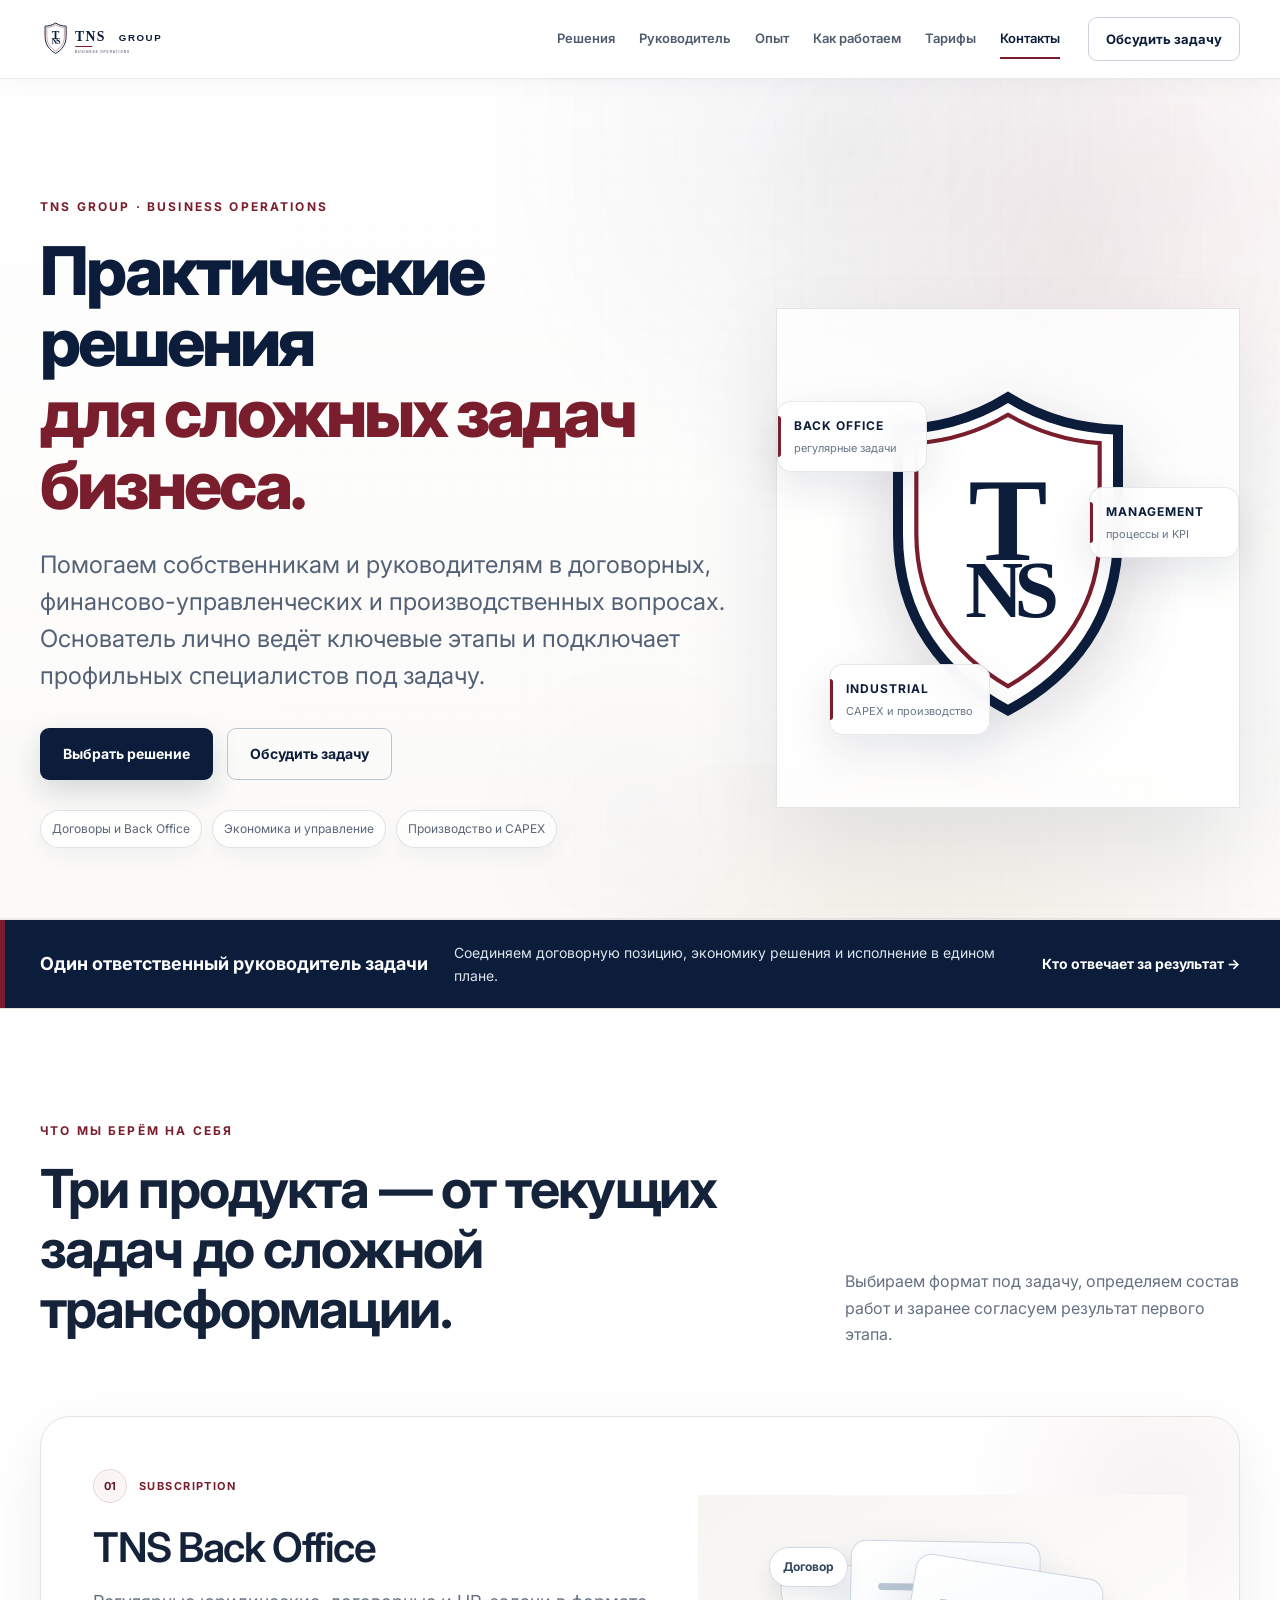
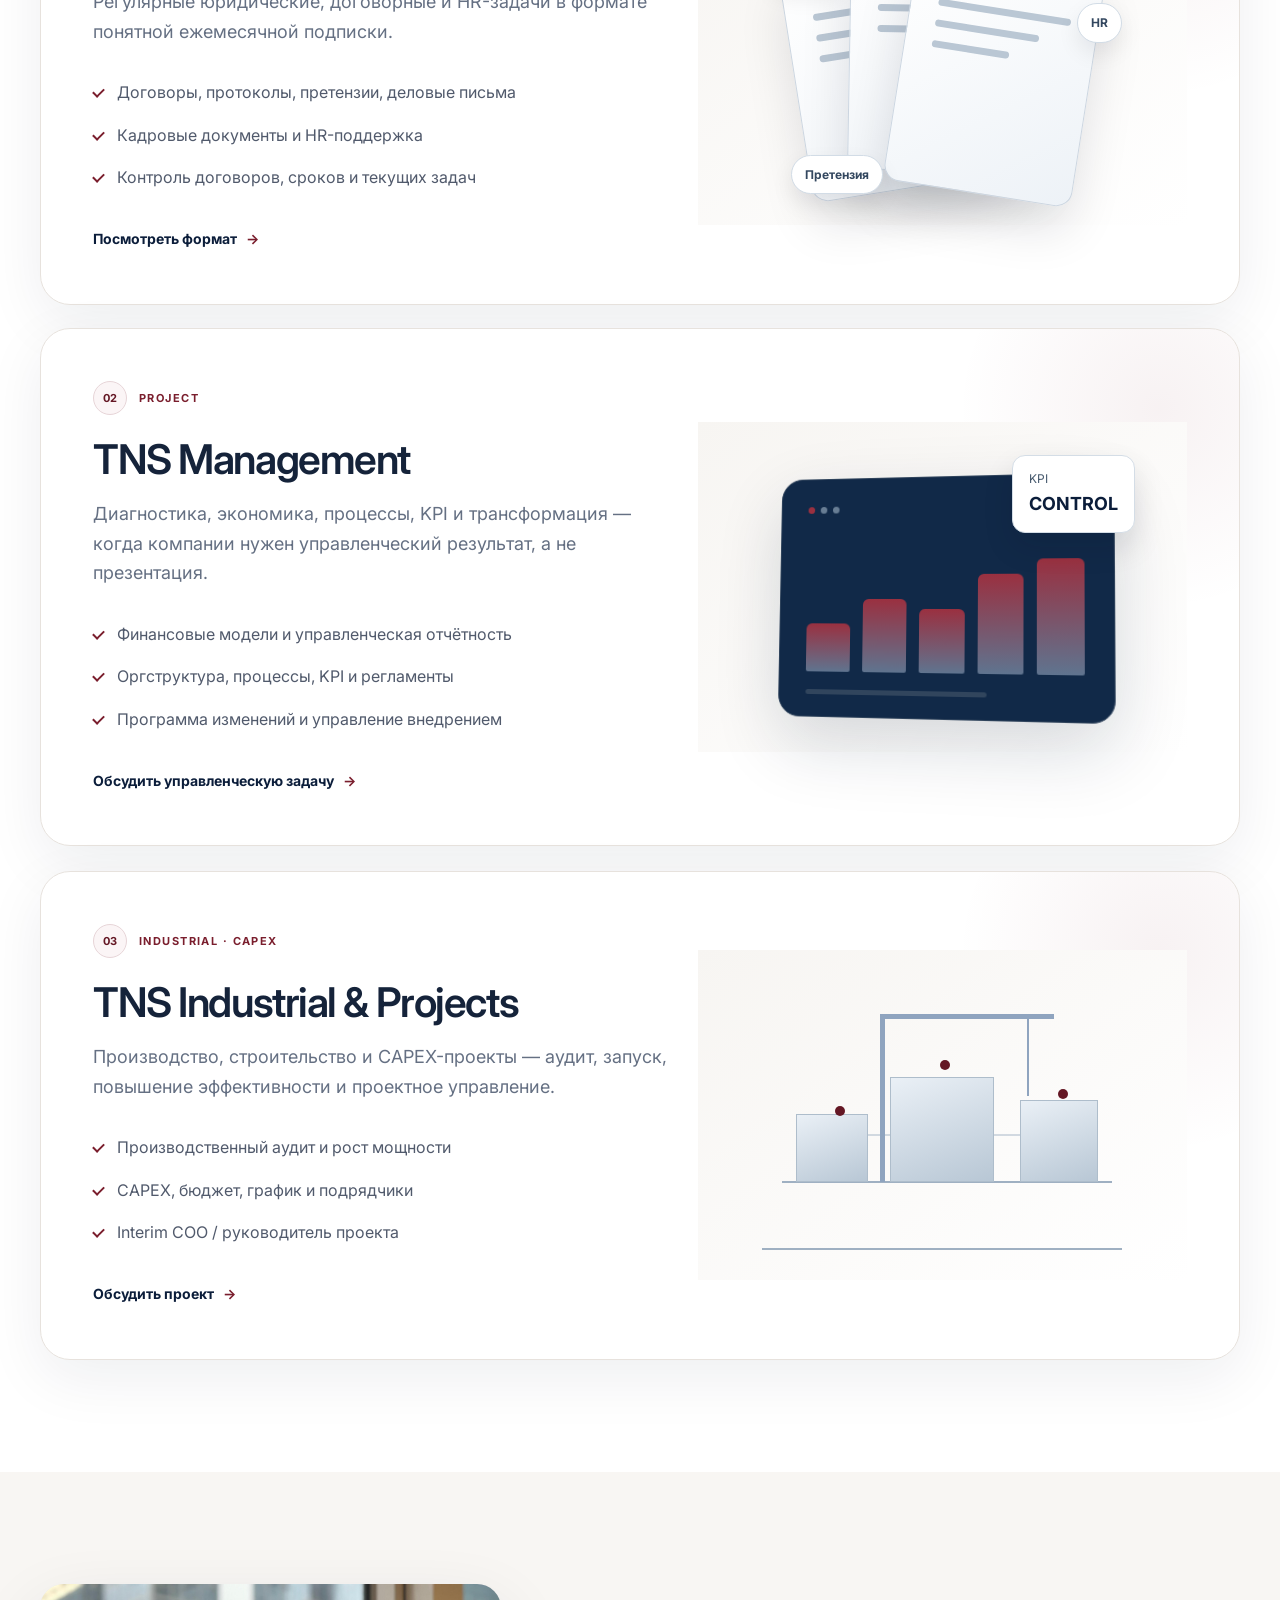
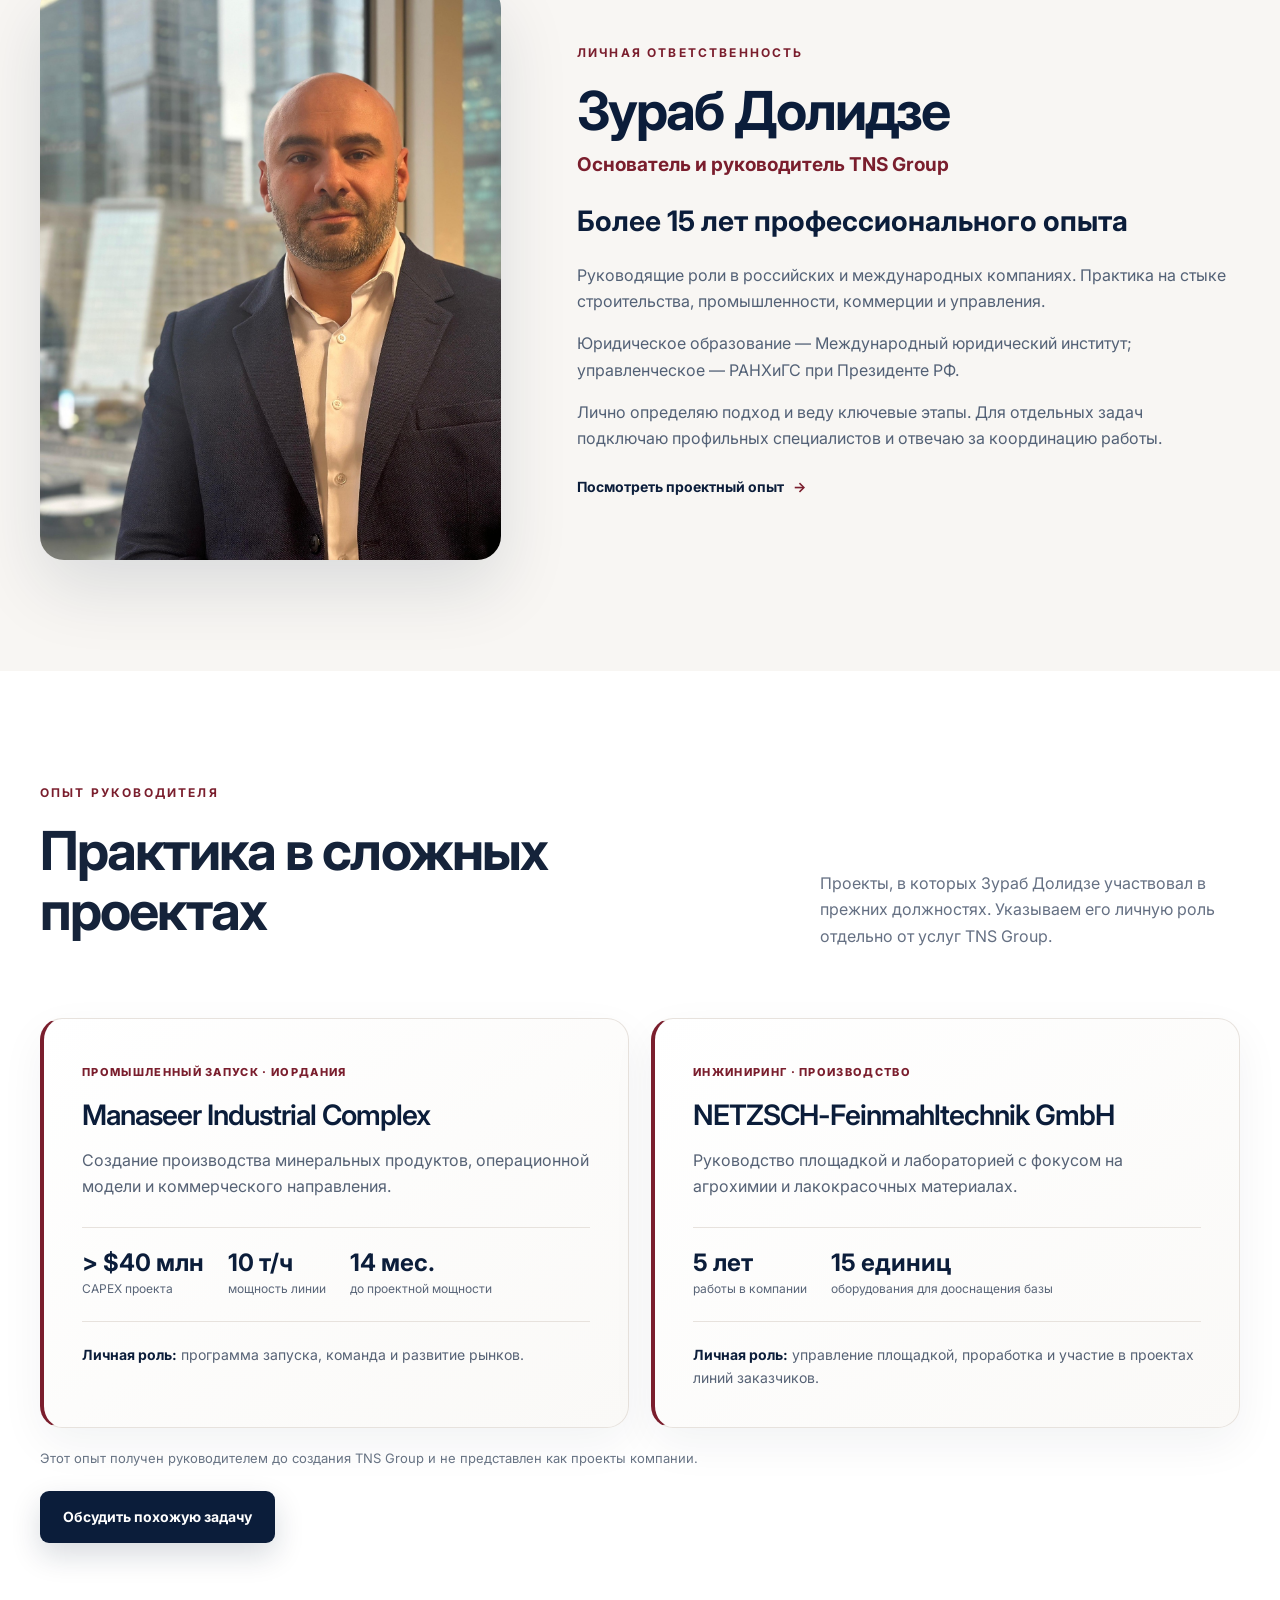
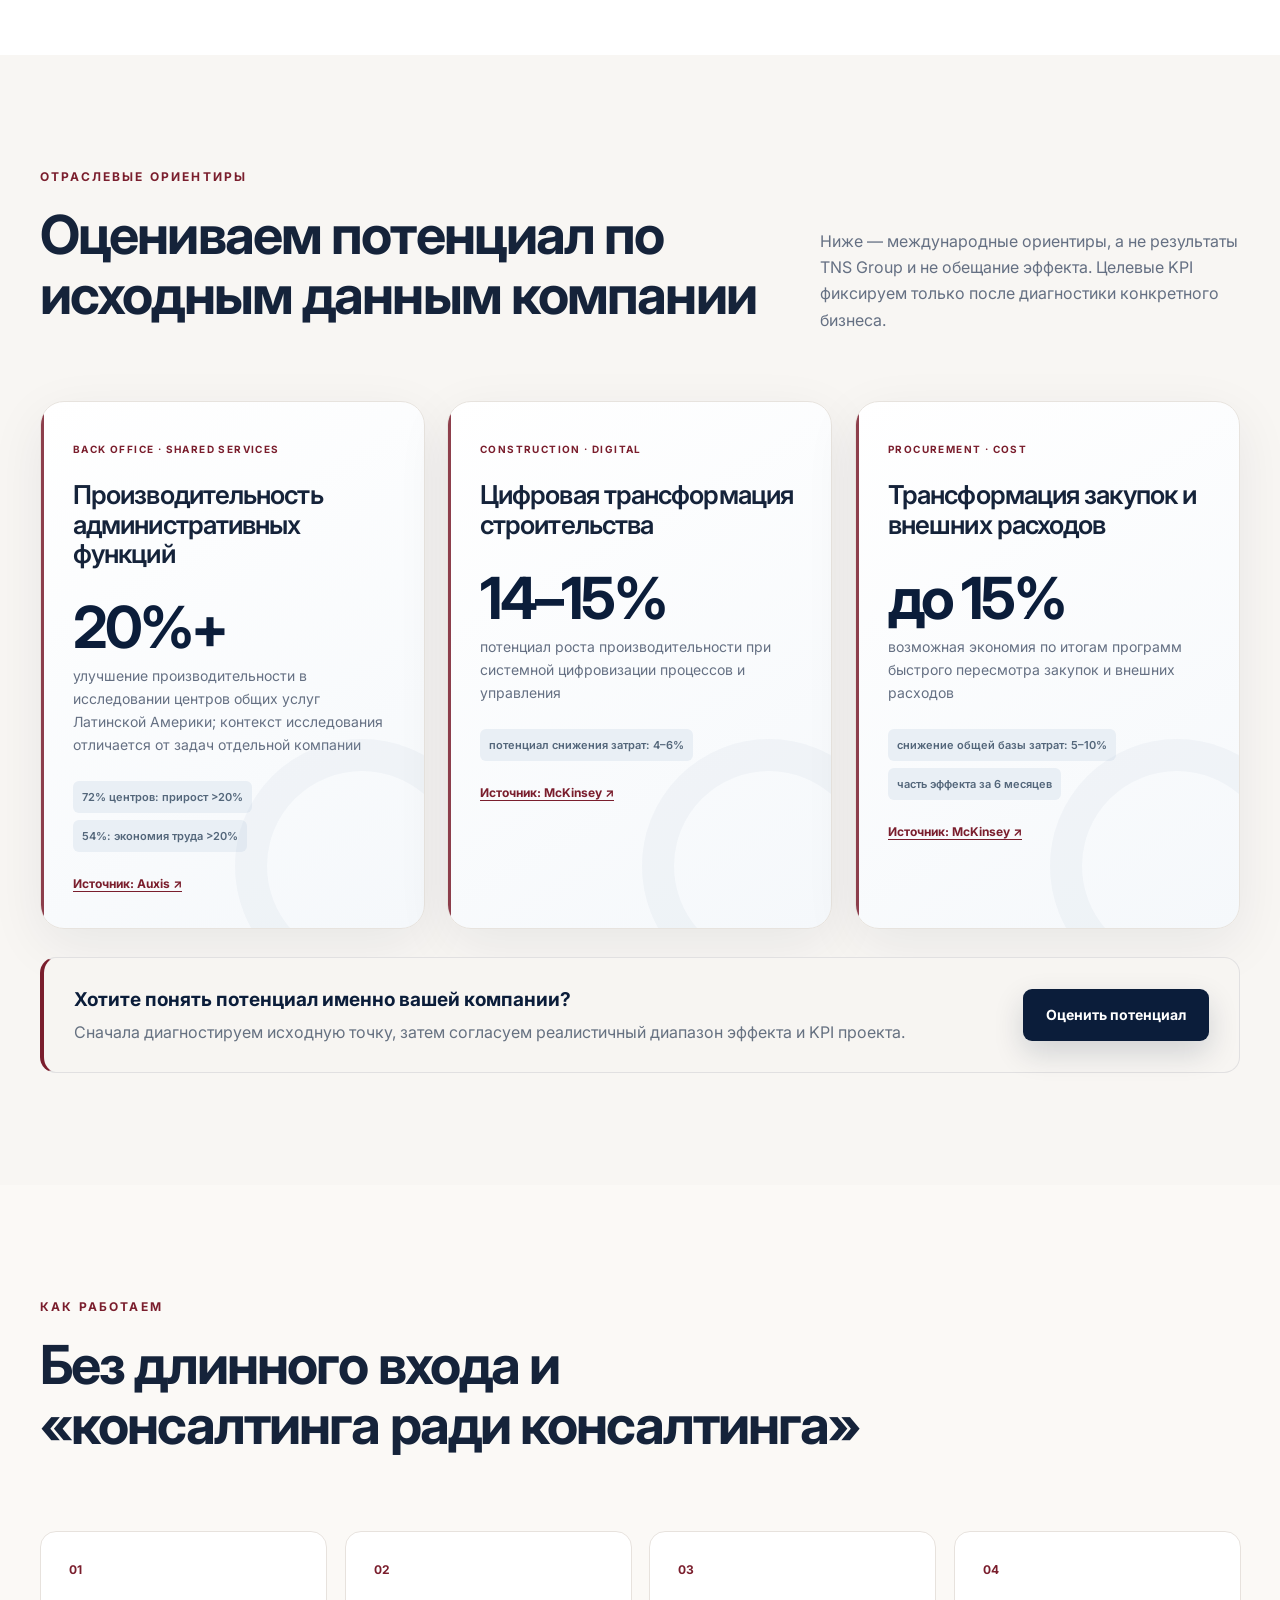
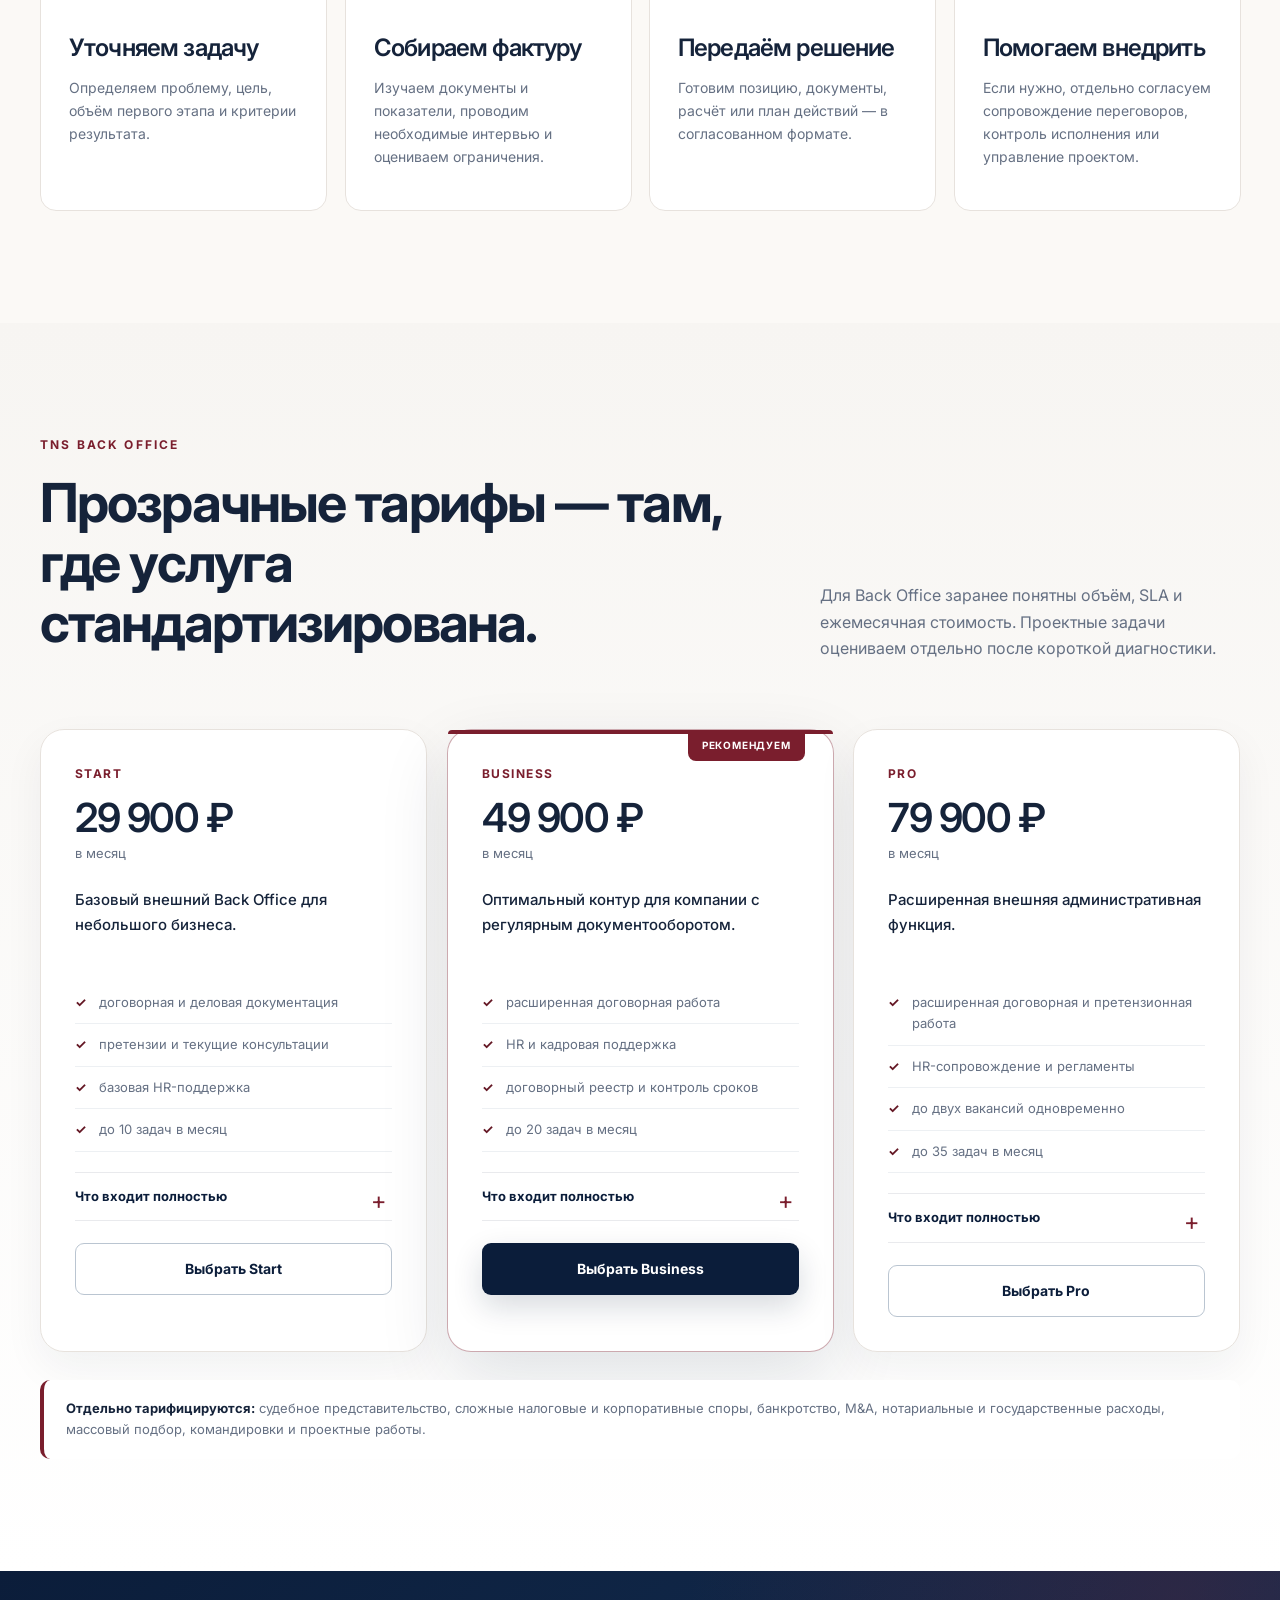
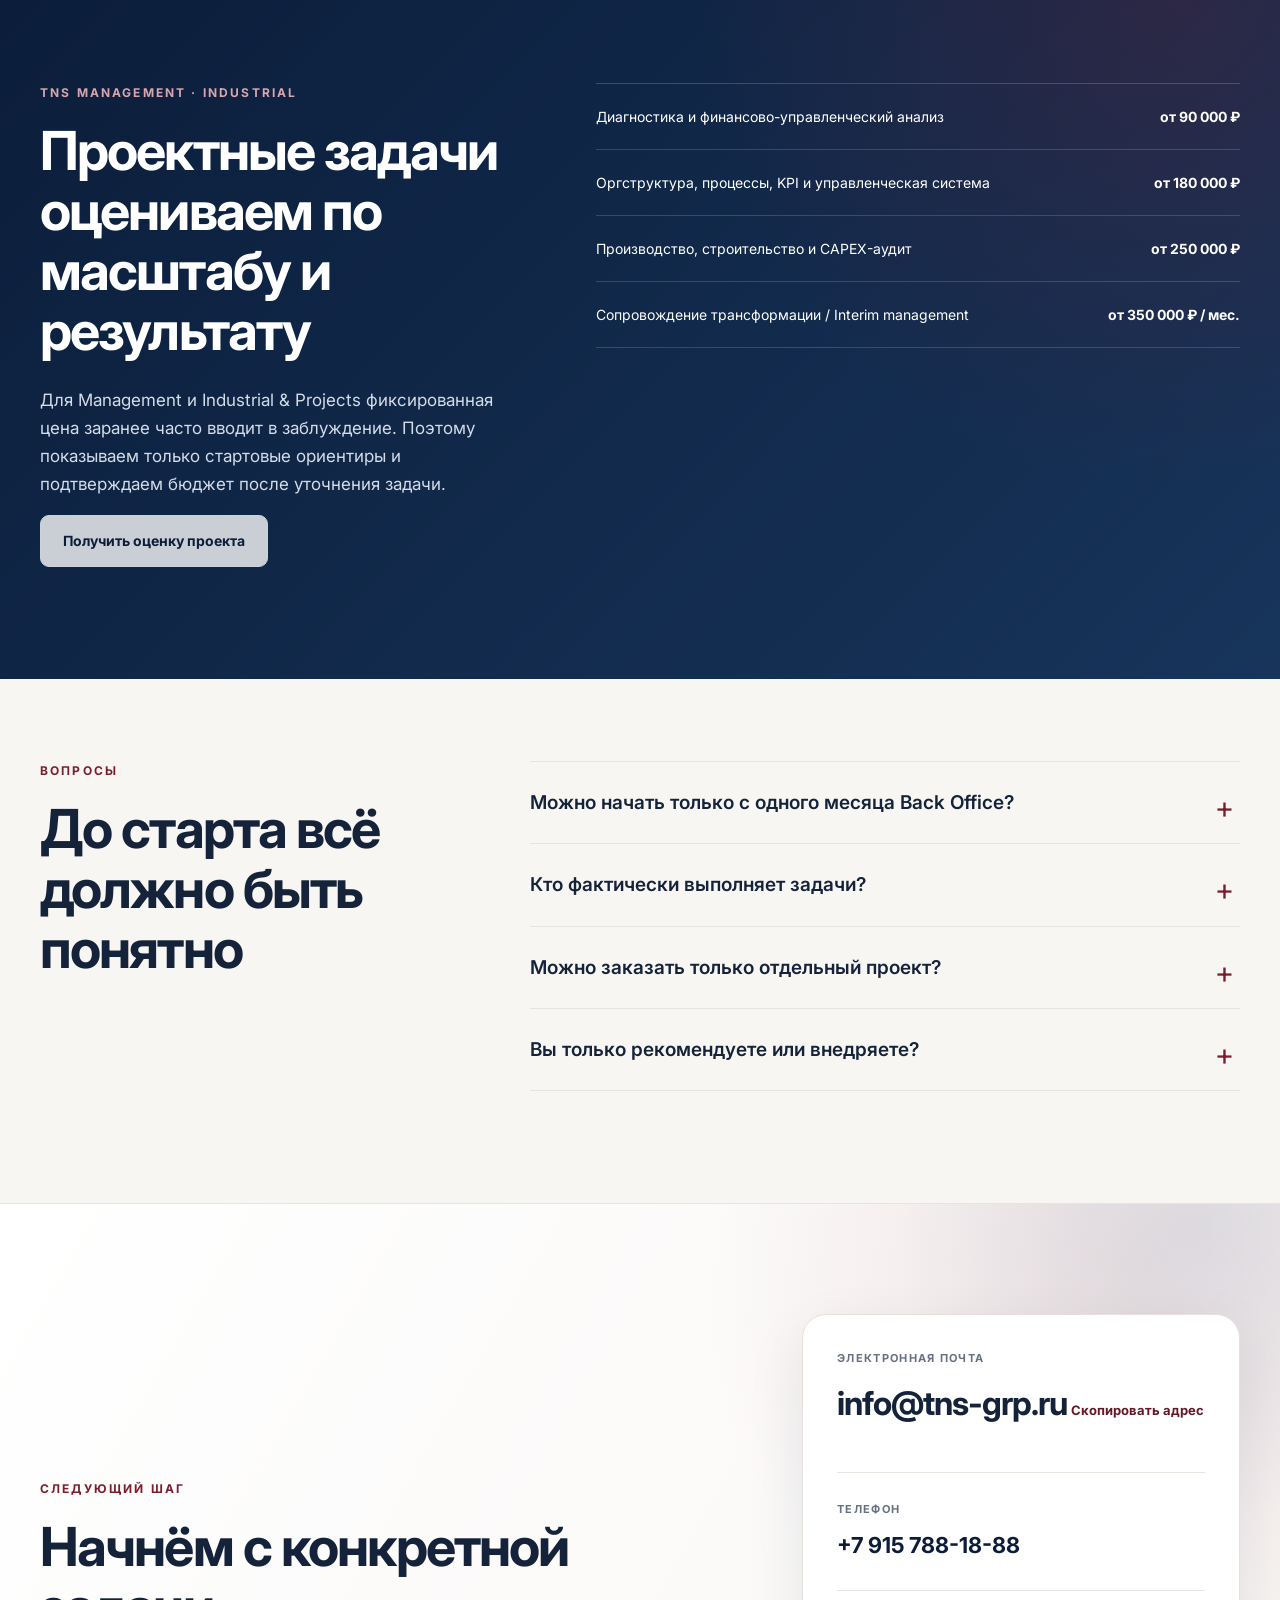
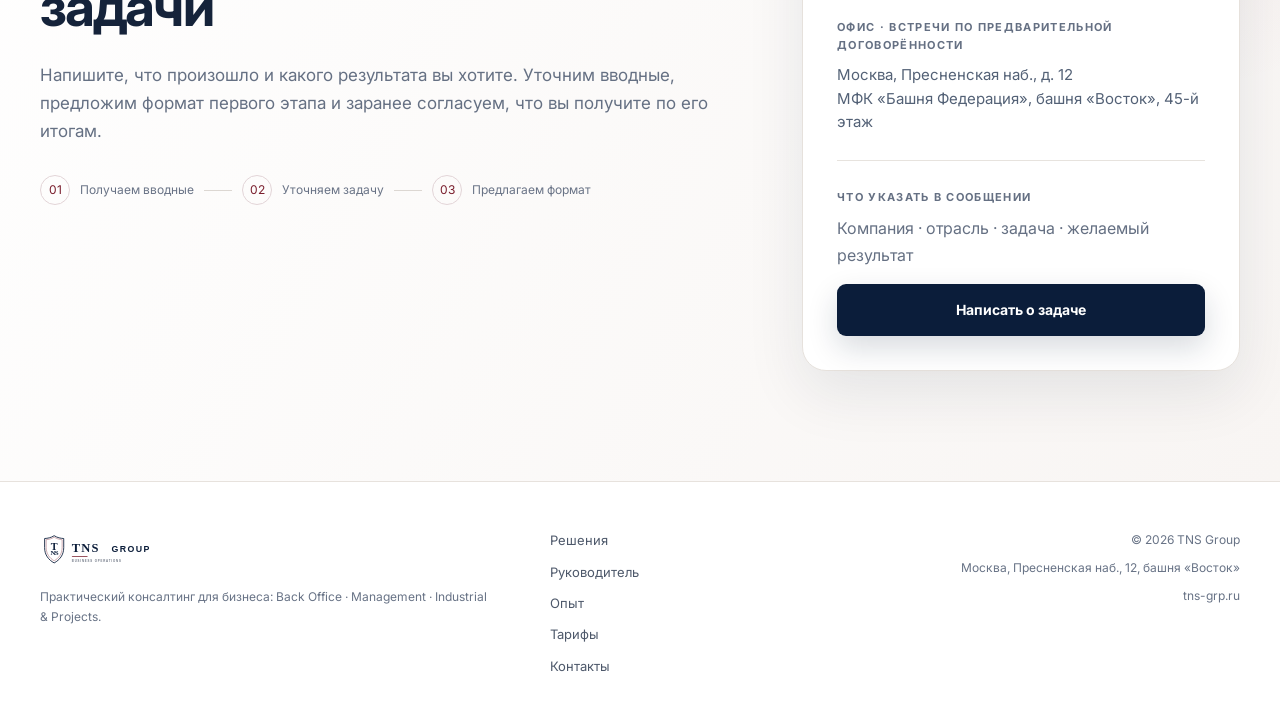
==== commit b1fb816e: "Refresh stylesheet and social card asset after site update" ====
--- a/index.html
+++ b/index.html
@@ -11,13 +11,13 @@
 <meta content="TNS Group — практический консалтинг для бизнеса" property="og:title"/>
 <meta content="Договорные, управленческие и производственные задачи. Личное участие руководителя и профильные специалисты под проект." property="og:description"/>
 <meta content="https://tns-grp.ru/" property="og:url"/>
-<meta content="https://tns-grp.ru/assets/og-cover.png" property="og:image"/>
+<meta content="https://tns-grp.ru/assets/og-cover.png?v=20261030" property="og:image"/>
 <link href="https://tns-grp.ru/" rel="canonical"/>
 <link href="assets/favicon.svg" rel="icon" type="image/svg+xml"/>
 <link href="https://fonts.googleapis.com" rel="preconnect"/>
 <link crossorigin="" href="https://fonts.gstatic.com" rel="preconnect"/>
 <link href="https://fonts.googleapis.com/css2?family=Inter:wght@400;500;600;700;800&amp;display=swap" rel="stylesheet"/>
-<link href="styles.css" rel="stylesheet"/>
+<link href="styles.css?v=20261030" rel="stylesheet"/>
 <title>TNS Group — практический консалтинг для бизнеса</title>
 <script type="application/ld+json">
   {
--- a/styles.css
+++ b/styles.css
@@ -692,8 +692,8 @@
 
 /* Founder-led proof and clearer contact details */
 h1,h2,h3 { font-family:"Inter",Arial,sans-serif; }
-.hero.hero-light h1 { font-size:clamp(46px,5.25vw,70px); line-height:1.06; }
-.hero.hero-light h1 span { white-space:normal; }
+.hero.hero-light h1 { max-width:100%; font-size:clamp(46px,5.25vw,70px); line-height:1.06; }
+.hero.hero-light h1 span { display:block; max-width:100%; white-space:normal; }
 .hero.hero-light h1 span::after { display:none; }
 .hero.hero-light .hero-content { padding-bottom:70px; }
 
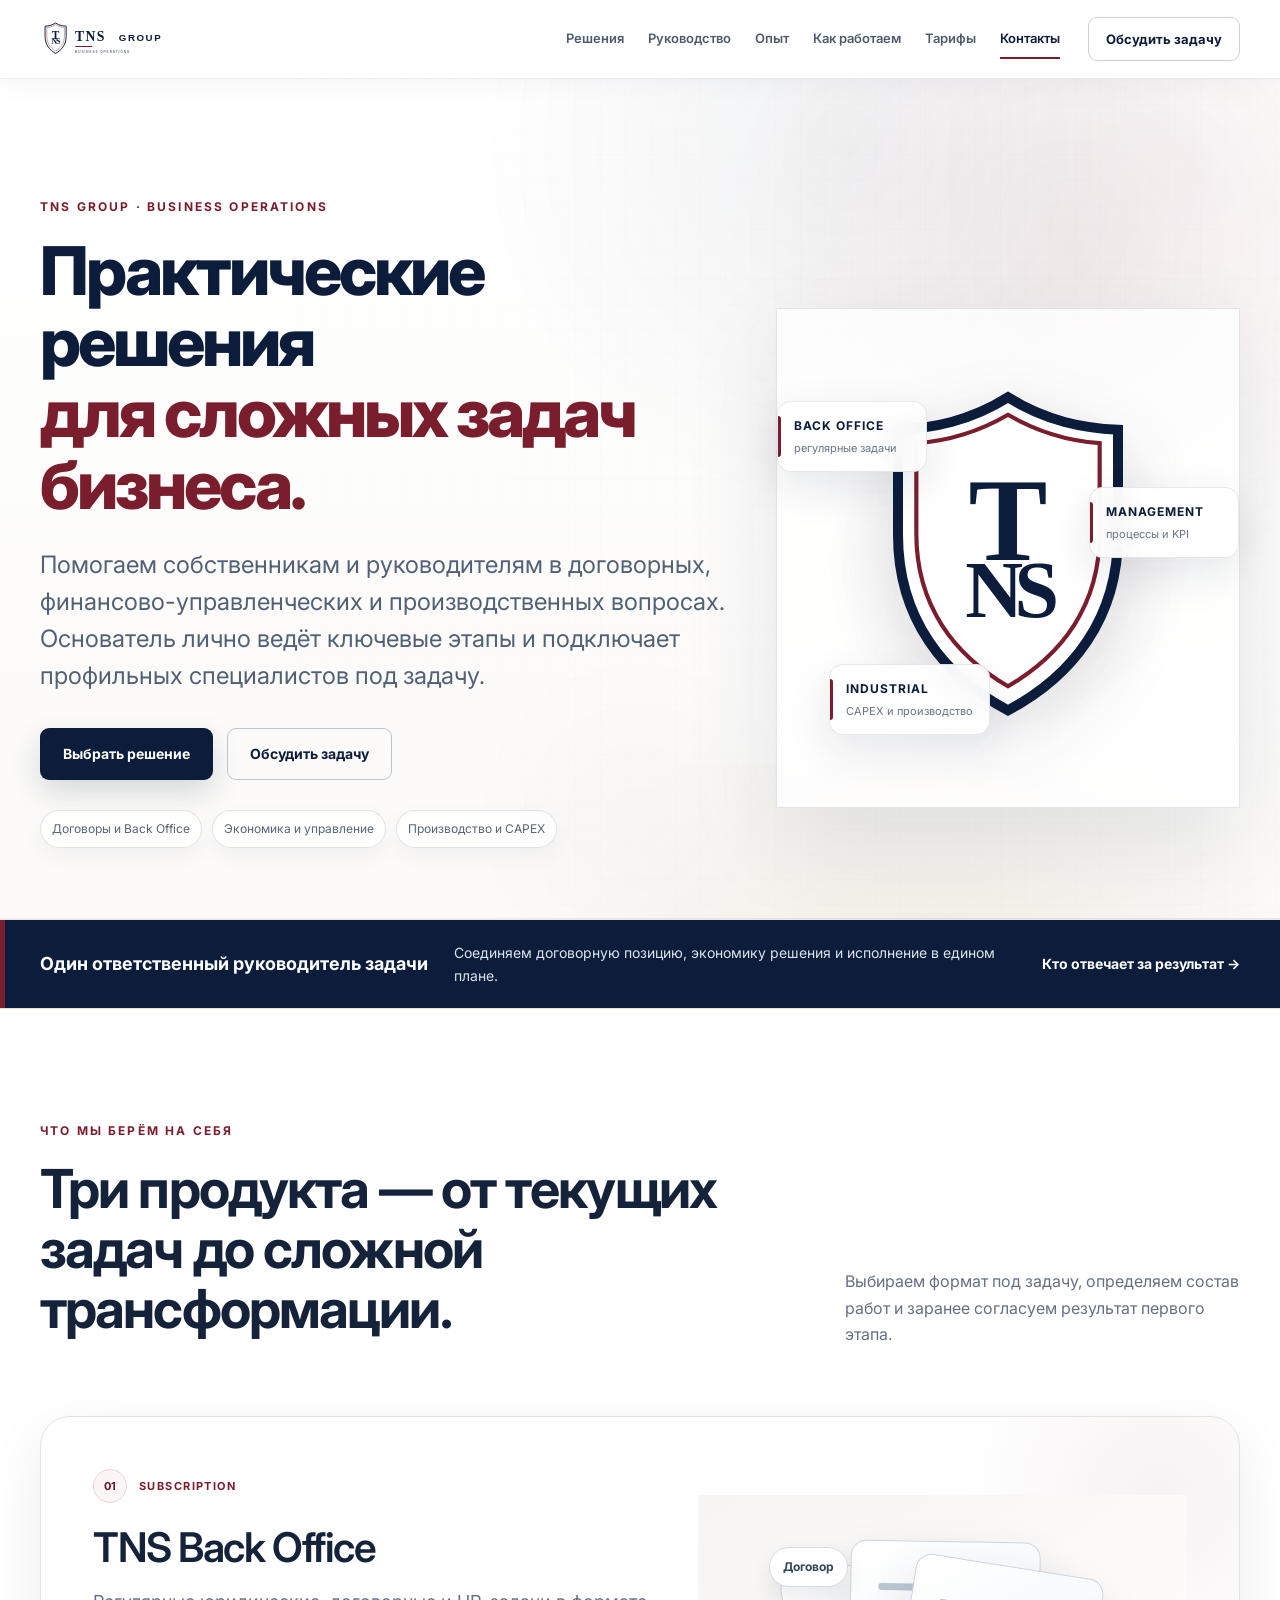
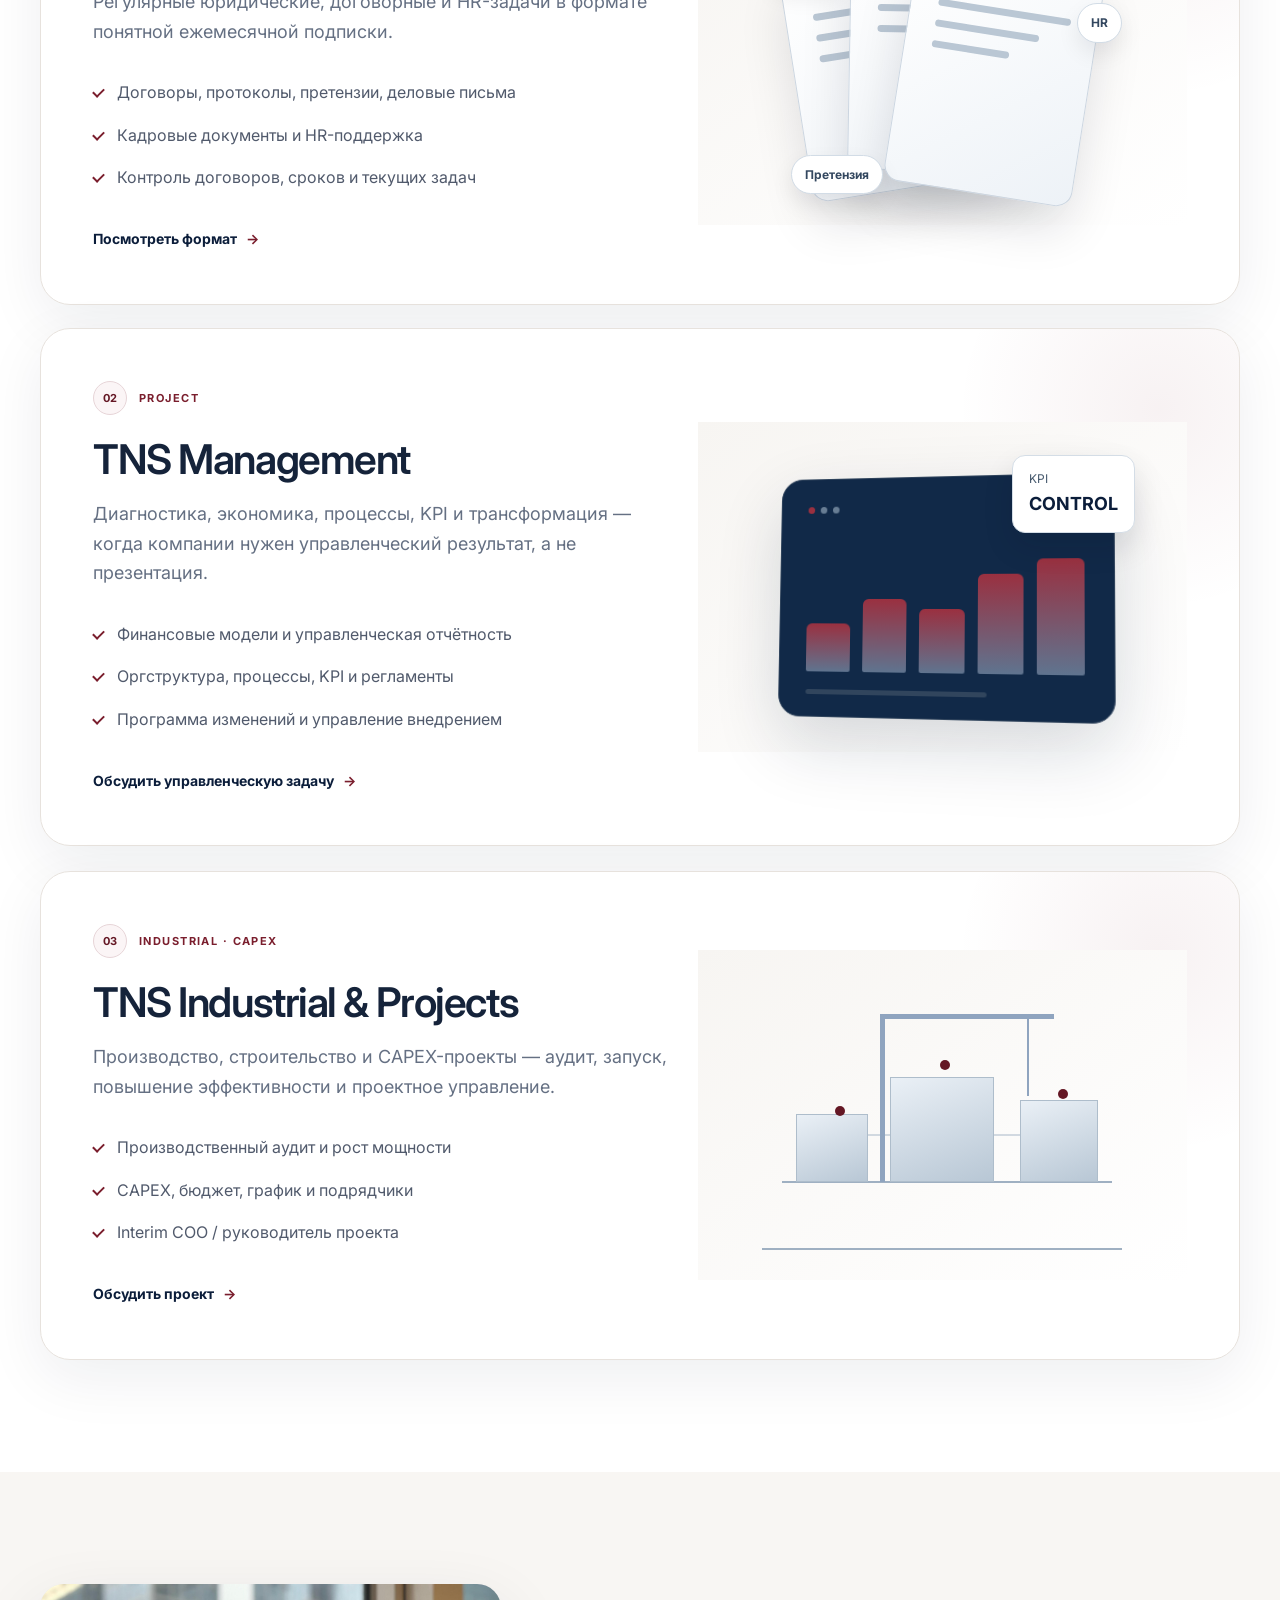
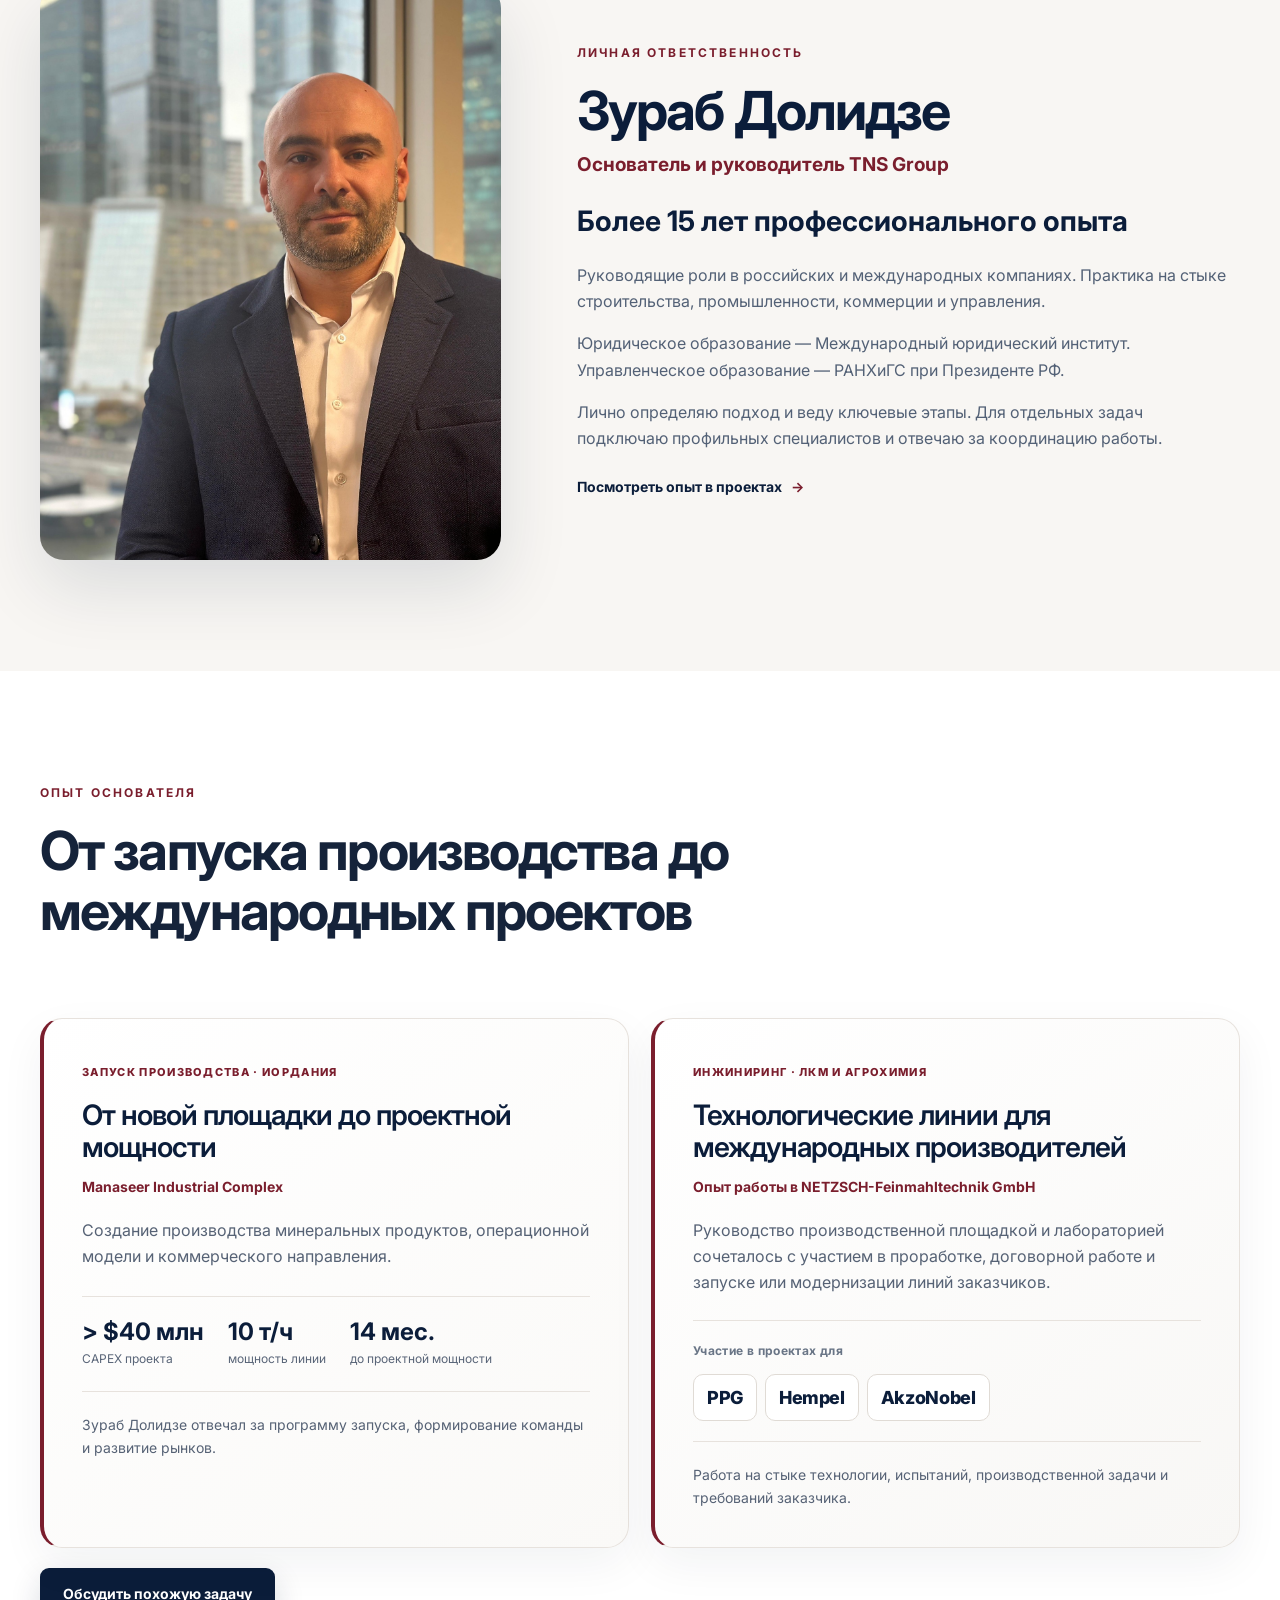
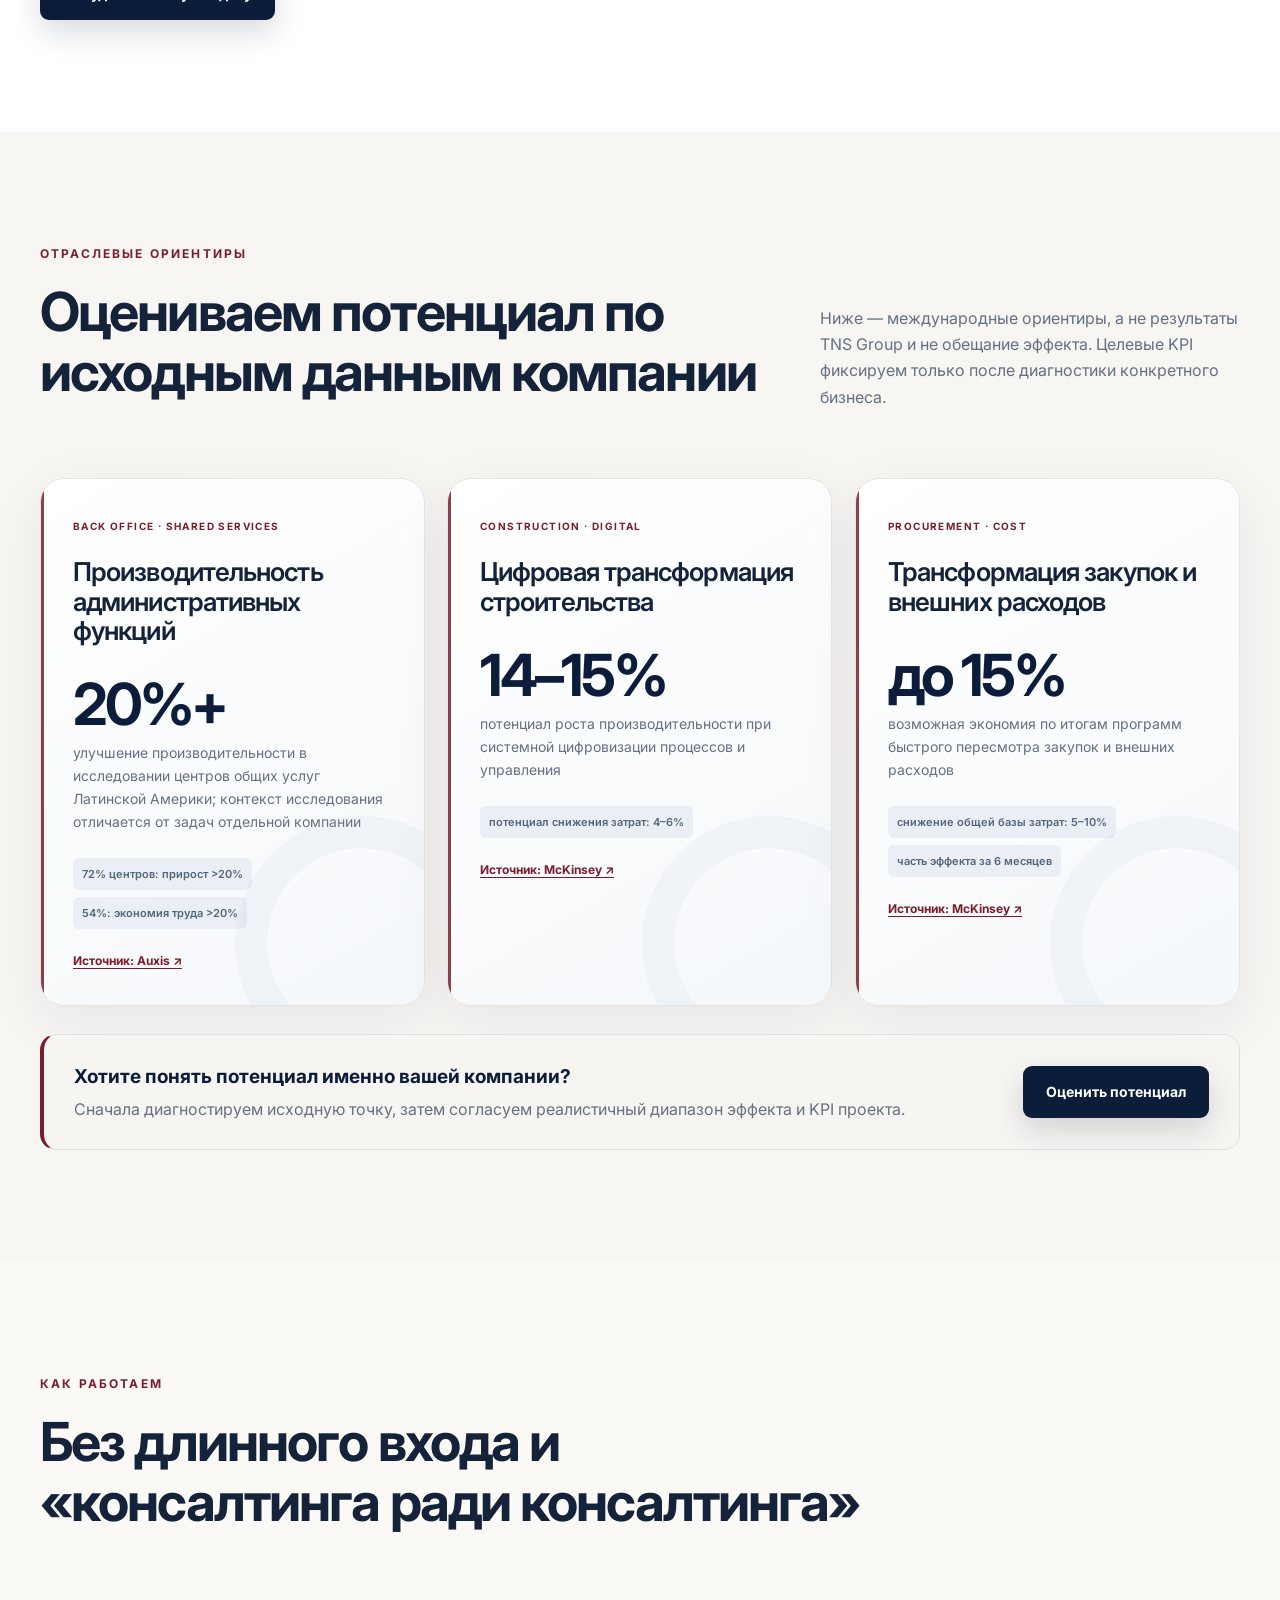
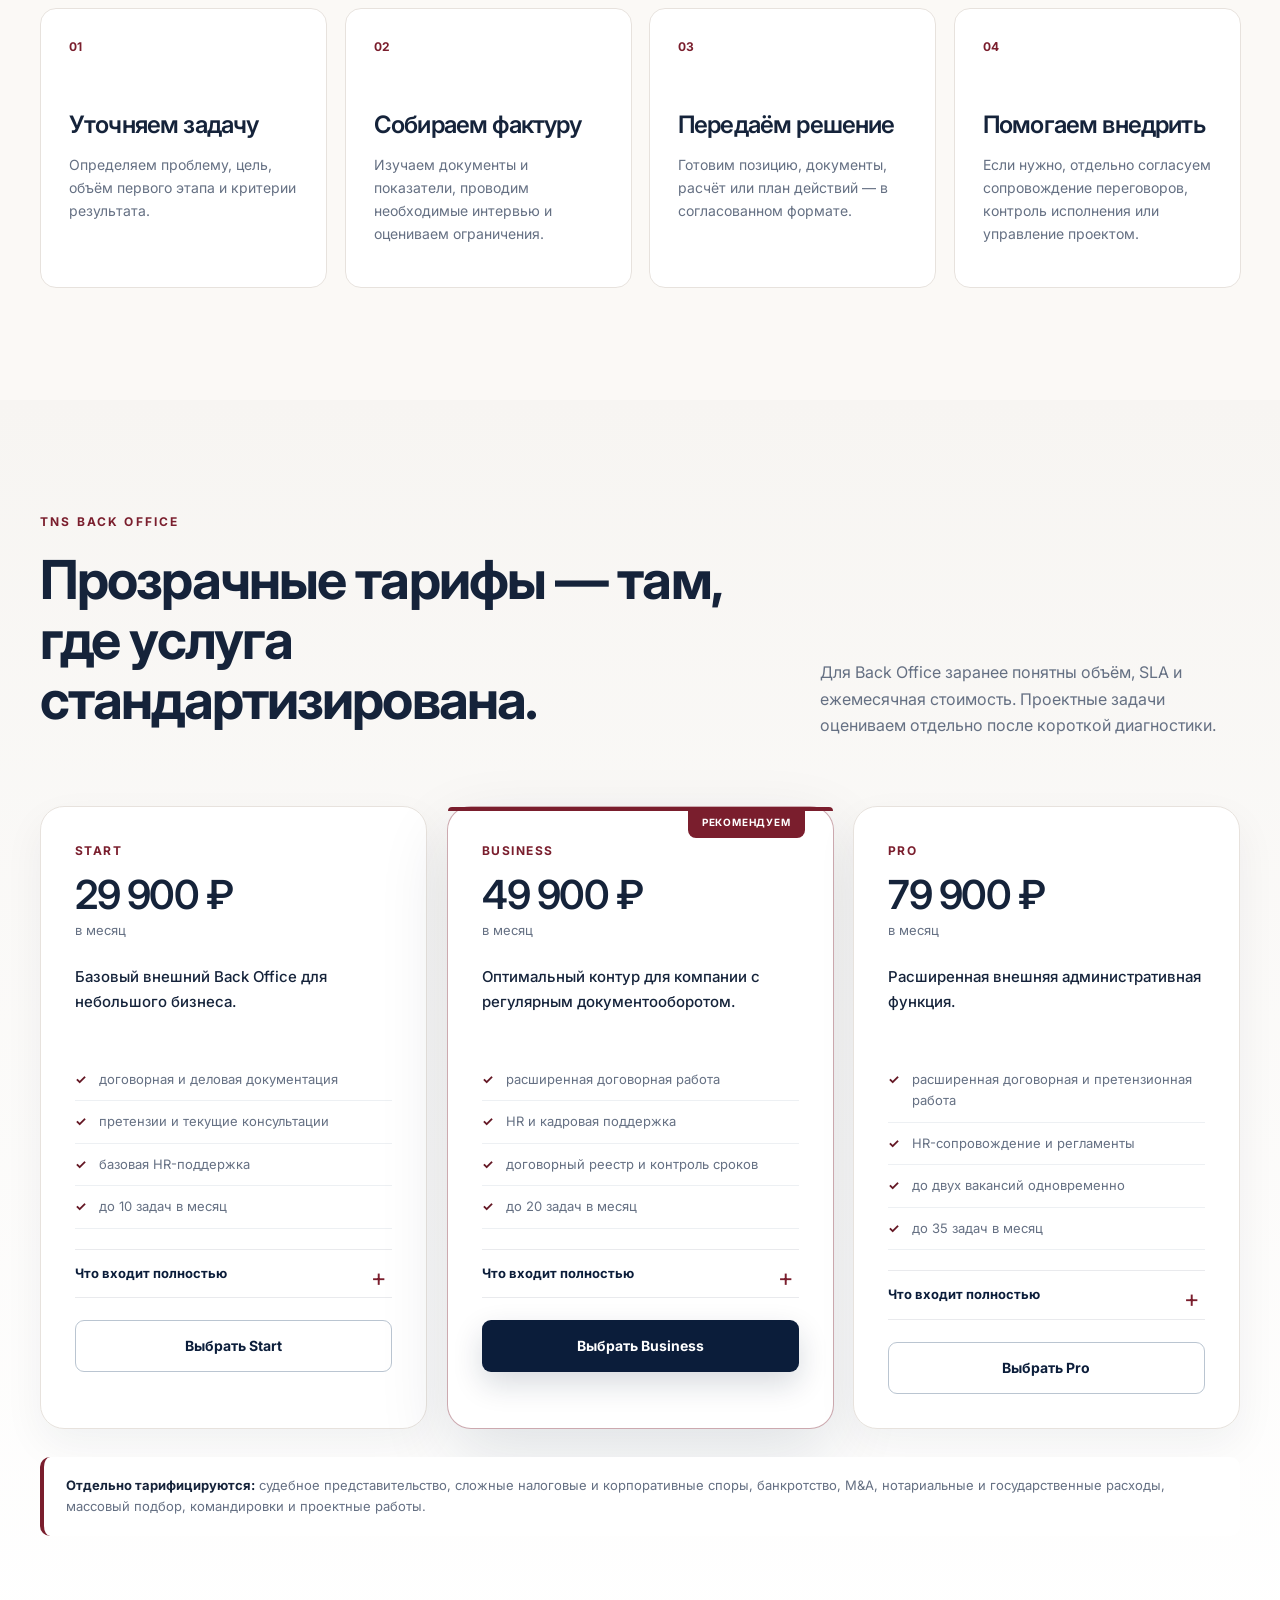
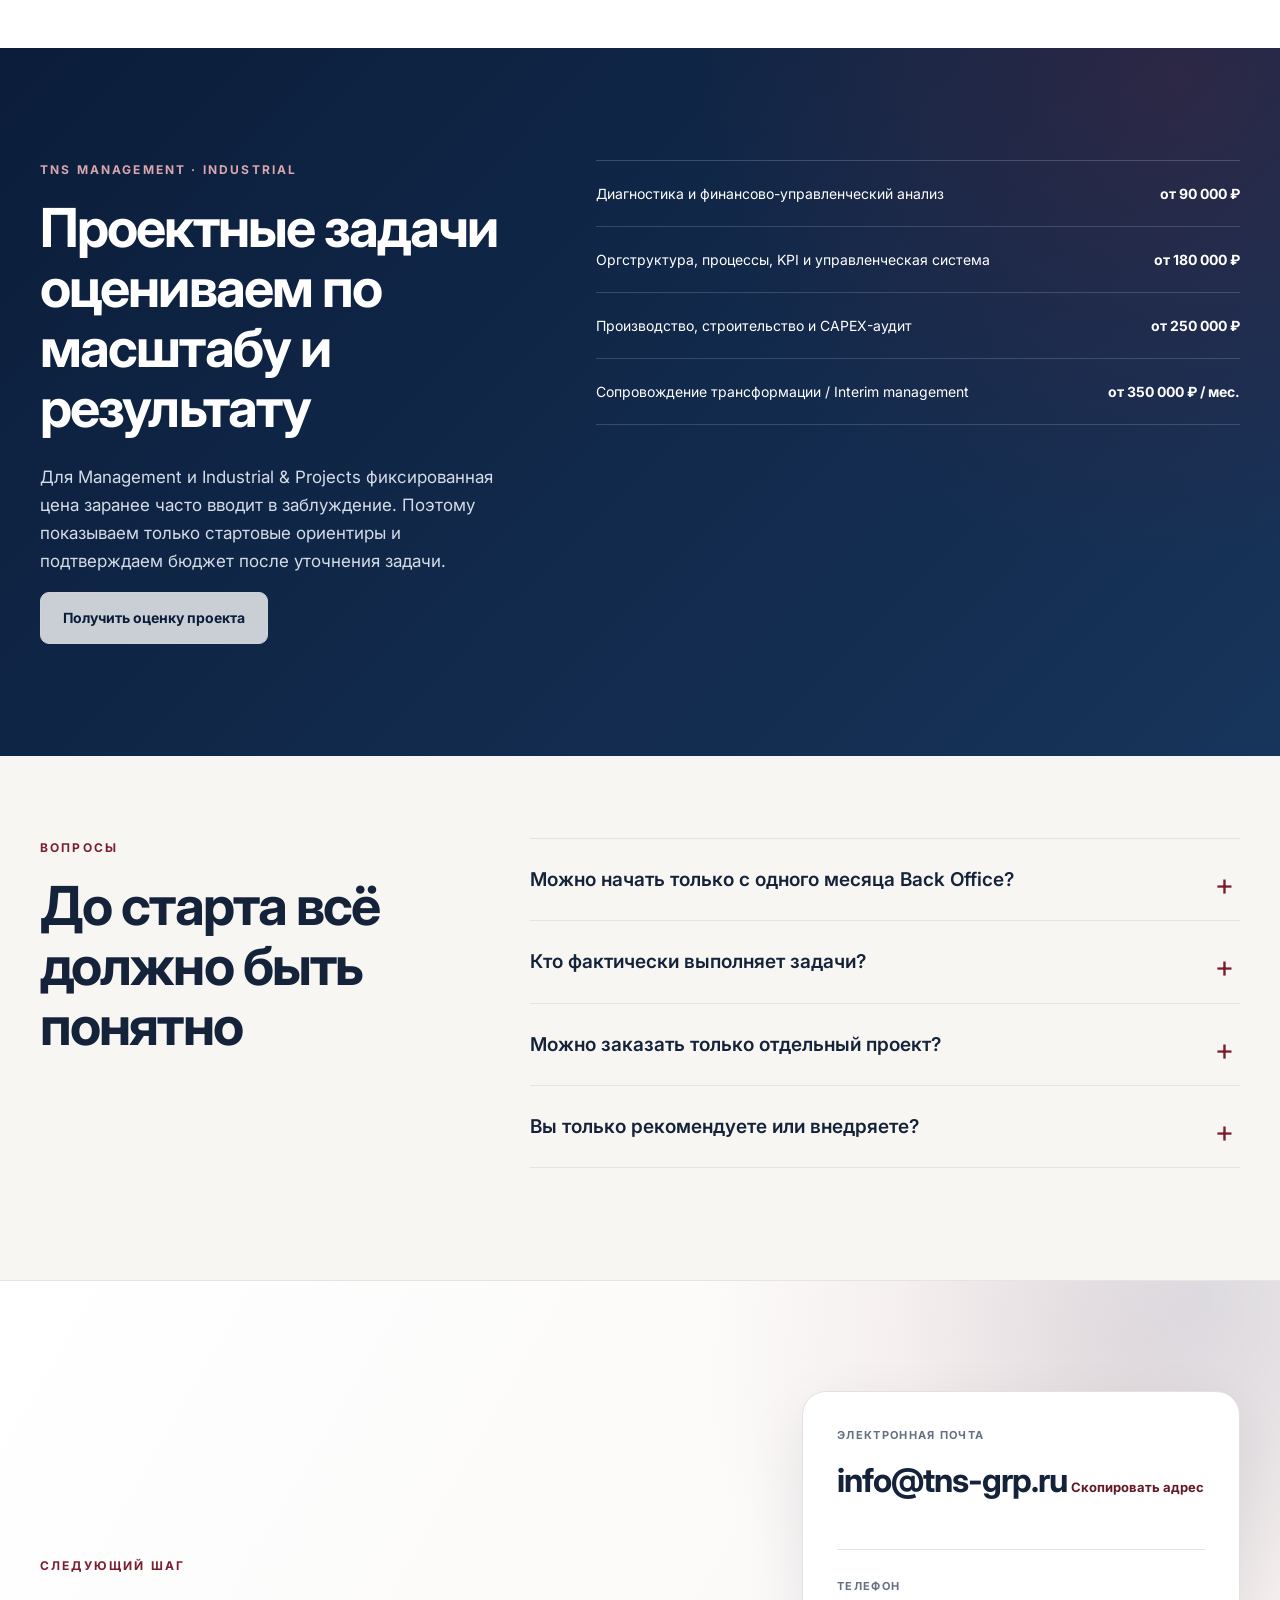
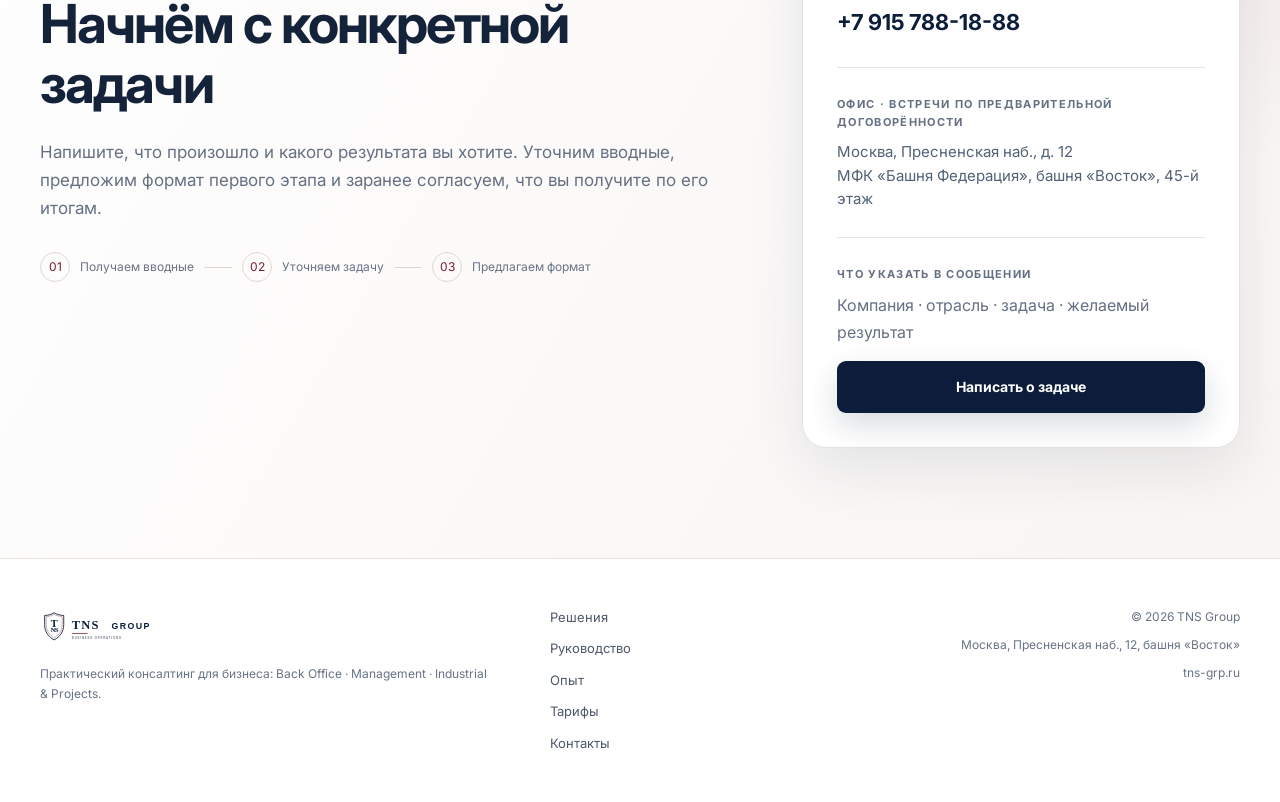
==== commit c580cff8: "Revise leadership and project experience copy" ====
--- a/index.html
+++ b/index.html
@@ -17,7 +17,7 @@
 <link href="https://fonts.googleapis.com" rel="preconnect"/>
 <link crossorigin="" href="https://fonts.gstatic.com" rel="preconnect"/>
 <link href="https://fonts.googleapis.com/css2?family=Inter:wght@400;500;600;700;800&amp;display=swap" rel="stylesheet"/>
-<link href="styles.css?v=20261030" rel="stylesheet"/>
+<link href="styles.css?v=20261030-2" rel="stylesheet"/>
 <title>TNS Group — практический консалтинг для бизнеса</title>
 <script type="application/ld+json">
   {
@@ -49,7 +49,7 @@
 </head>
 <body>
 <a class="skip-link" href="#main">Перейти к содержанию</a>
-<header class="site-header" id="top">
+<header class="site-header">
 <div class="container header-inner">
 <a aria-label="TNS Group — на главную" class="brand" href="#top">
 <img alt="TNS Group" height="44" src="assets/logo.svg" width="194"/>
@@ -60,7 +60,7 @@
 </button>
 <nav aria-label="Основная навигация" class="main-nav" id="main-navigation">
 <a href="#solutions">Решения</a>
-<a href="#expertise">Руководитель</a>
+<a href="#expertise">Руководство</a>
 <a href="#results">Опыт</a>
 <a href="#approach">Как работаем</a>
 <a href="#pricing">Тарифы</a>
@@ -70,7 +70,7 @@
 </div>
 </header>
 <main id="main">
-<section class="hero hero-light">
+<section class="hero hero-light" id="top">
 <div aria-hidden="true" class="hero-grid-bg"></div>
 <div aria-hidden="true" class="hero-orb hero-orb-a"></div>
 <div aria-hidden="true" class="hero-orb hero-orb-b"></div>
@@ -198,35 +198,35 @@
 <p class="founder-role">Основатель и руководитель TNS Group</p>
 <strong class="founder-years">Более 15 лет профессионального опыта</strong>
 <p>Руководящие роли в российских и международных компаниях. Практика на стыке строительства, промышленности, коммерции и управления.</p>
-<p>Юридическое образование — Международный юридический институт; управленческое — РАНХиГС при Президенте РФ.</p>
+<p>Юридическое образование — Международный юридический институт. Управленческое образование — РАНХиГС при Президенте РФ.</p>
 <p>Лично определяю подход и веду ключевые этапы. Для отдельных задач подключаю профильных специалистов и отвечаю за координацию работы.</p>
-<a class="text-link" href="#results">Посмотреть проектный опыт <span>→</span></a>
+<a class="text-link" href="#results">Посмотреть опыт в проектах <span>→</span></a>
 </div>
 </div>
 </section>
 <section class="section experience-section" id="results">
 <div class="container">
-<div class="section-title-row reveal reveal-up">
-<div><p class="eyebrow eyebrow-dark">ОПЫТ РУКОВОДИТЕЛЯ</p><h2>Практика в сложных проектах</h2></div>
-<p>Проекты, в которых Зураб Долидзе участвовал в прежних должностях. Указываем его личную роль отдельно от услуг TNS Group.</p>
+<div class="section-title-row experience-heading reveal reveal-up">
+<div><p class="eyebrow eyebrow-dark">ОПЫТ ОСНОВАТЕЛЯ</p><h2>От запуска производства до международных проектов</h2></div>
 </div>
 <div class="experience-grid">
-<article class="experience-card reveal reveal-up">
-<span class="experience-label">ПРОМЫШЛЕННЫЙ ЗАПУСК · ИОРДАНИЯ</span>
-<h3>Manaseer Industrial Complex</h3>
+<article class="experience-card experience-card-launch reveal reveal-up">
+<span class="experience-label">ЗАПУСК ПРОИЗВОДСТВА · ИОРДАНИЯ</span>
+<h3>От новой площадки до проектной мощности</h3>
+<p class="experience-context">Manaseer Industrial Complex</p>
 <p>Создание производства минеральных продуктов, операционной модели и коммерческого направления.</p>
 <div class="experience-facts"><span><strong>&gt; $40 млн</strong> CAPEX проекта</span><span><strong>10 т/ч</strong> мощность линии</span><span><strong>14 мес.</strong> до проектной мощности</span></div>
-<p class="experience-role"><b>Личная роль:</b> программа запуска, команда и развитие рынков.</p>
-</article>
-<article class="experience-card reveal reveal-up">
-<span class="experience-label">ИНЖИНИРИНГ · ПРОИЗВОДСТВО</span>
-<h3>NETZSCH-Feinmahltechnik GmbH</h3>
-<p>Руководство площадкой и лабораторией с фокусом на агрохимии и лакокрасочных материалах.</p>
-<div class="experience-facts"><span><strong>5 лет</strong> работы в компании</span><span><strong>15 единиц</strong> оборудования для дооснащения базы</span></div>
-<p class="experience-role"><b>Личная роль:</b> управление площадкой, проработка и участие в проектах линий заказчиков.</p>
-</article>
-</div>
-<p class="experience-note">Этот опыт получен руководителем до создания TNS Group и не представлен как проекты компании.</p>
+<p class="experience-role">Зураб Долидзе отвечал за программу запуска, формирование команды и развитие рынков.</p>
+</article>
+<article class="experience-card experience-card-engineering reveal reveal-up">
+<span class="experience-label">ИНЖИНИРИНГ · ЛКМ И АГРОХИМИЯ</span>
+<h3>Технологические линии для международных производителей</h3>
+<p class="experience-context">Опыт работы в NETZSCH-Feinmahltechnik GmbH</p>
+<p>Руководство производственной площадкой и лабораторией сочеталось с участием в проработке, договорной работе и запуске или модернизации линий заказчиков.</p>
+<div class="experience-projects" aria-label="Проекты в период работы в NETZSCH"><span class="experience-projects-label">Участие в проектах для</span><div class="experience-brand-list"><span>PPG</span><span>Hempel</span><span>AkzoNobel</span></div></div>
+<p class="experience-role">Работа на стыке технологии, испытаний, производственной задачи и требований заказчика.</p>
+</article>
+</div>
 <a class="button button-primary" href="#contacts">Обсудить похожую задачу</a>
 </div>
 </section>
@@ -359,7 +359,7 @@
 <footer class="site-footer">
 <div class="container footer-grid">
 <div><img alt="TNS Group" height="40" src="assets/logo.svg" width="176"/><p>Практический консалтинг для бизнеса: Back Office · Management · Industrial &amp; Projects.</p></div>
-<div class="footer-links"><a href="#solutions">Решения</a><a href="#expertise">Руководитель</a><a href="#results">Опыт</a><a href="#pricing">Тарифы</a><a href="#contacts">Контакты</a></div>
+<div class="footer-links"><a href="#solutions">Решения</a><a href="#expertise">Руководство</a><a href="#results">Опыт</a><a href="#pricing">Тарифы</a><a href="#contacts">Контакты</a></div>
 <div class="footer-meta"><p>© <span id="current-year"></span> TNS Group</p><p>Москва, Пресненская наб., 12, башня «Восток»</p><p>tns-grp.ru</p></div>
 </div>
 </footer>
--- a/styles.css
+++ b/styles.css
@@ -708,17 +708,23 @@
 .founder-copy .text-link { margin-top:7px; }
 
 .experience-section { background:#fff; }
+.experience-heading { max-width:900px; }
 .experience-grid { display:grid; grid-template-columns:repeat(2,minmax(0,1fr)); gap:22px; margin-bottom:20px; }
 .experience-card { padding:38px; border:1px solid #E7E2DD; border-left:4px solid #7A1E2D; border-radius:22px; background:linear-gradient(145deg,#fff,#faf9f7); box-shadow:0 16px 45px rgba(11,29,58,.055); }
+.experience-card-engineering { background:linear-gradient(145deg,#fff,#f8f7f5); }
 .experience-label { color:#7A1E2D; font-size:11px; font-weight:800; letter-spacing:.12em; }
 .experience-card h3 { margin:17px 0 15px; color:#0B1D3A; font-size:clamp(23px,2.2vw,31px); overflow-wrap:anywhere; }
 .experience-card p { color:#566275; }
+.experience-card .experience-context { margin:-3px 0 18px; color:#7A1E2D; font-size:14px; font-weight:700; }
 .experience-facts { display:flex; flex-wrap:wrap; gap:14px 24px; margin:27px 0 21px; padding:22px 0; border-top:1px solid #E7E2DD; border-bottom:1px solid #E7E2DD; }
 .experience-facts span { display:grid; gap:3px; color:#596578; font-size:12px; }
 .experience-facts strong { color:#0B1D3A; font-size:24px; line-height:1.1; }
+.experience-projects { margin:24px 0 21px; padding:20px 0; border-top:1px solid #E7E2DD; border-bottom:1px solid #E7E2DD; }
+.experience-projects-label { display:block; margin-bottom:13px; color:#697586; font-size:12px; font-weight:700; letter-spacing:.03em; }
+.experience-brand-list { display:flex; flex-wrap:wrap; gap:8px; }
+.experience-brand-list span { display:inline-flex; align-items:center; min-height:40px; padding:8px 13px; color:#0B1D3A; background:#fff; border:1px solid #E0DBD5; border-radius:10px; font-size:18px; font-weight:800; letter-spacing:-.02em; }
 .experience-role { margin-bottom:0; font-size:14px; }
 .experience-role b { color:#0B1D3A; }
-.experience-note { max-width:850px; margin:0 0 22px; color:#697586; font-size:13px; }
 .results-section { background:#f8f6f3; }
 .results-section .case-card { min-height:350px; }
 .results-section .case-number { margin-top:30px; }
@@ -742,5 +748,6 @@
   .hero.hero-light .hero-content { padding-bottom:20px; }
   .experience-card { padding:26px 22px; }
   .experience-facts strong { font-size:21px; }
+  .experience-brand-list span { font-size:16px; }
   .contact-phone { font-size:20px; }
 }
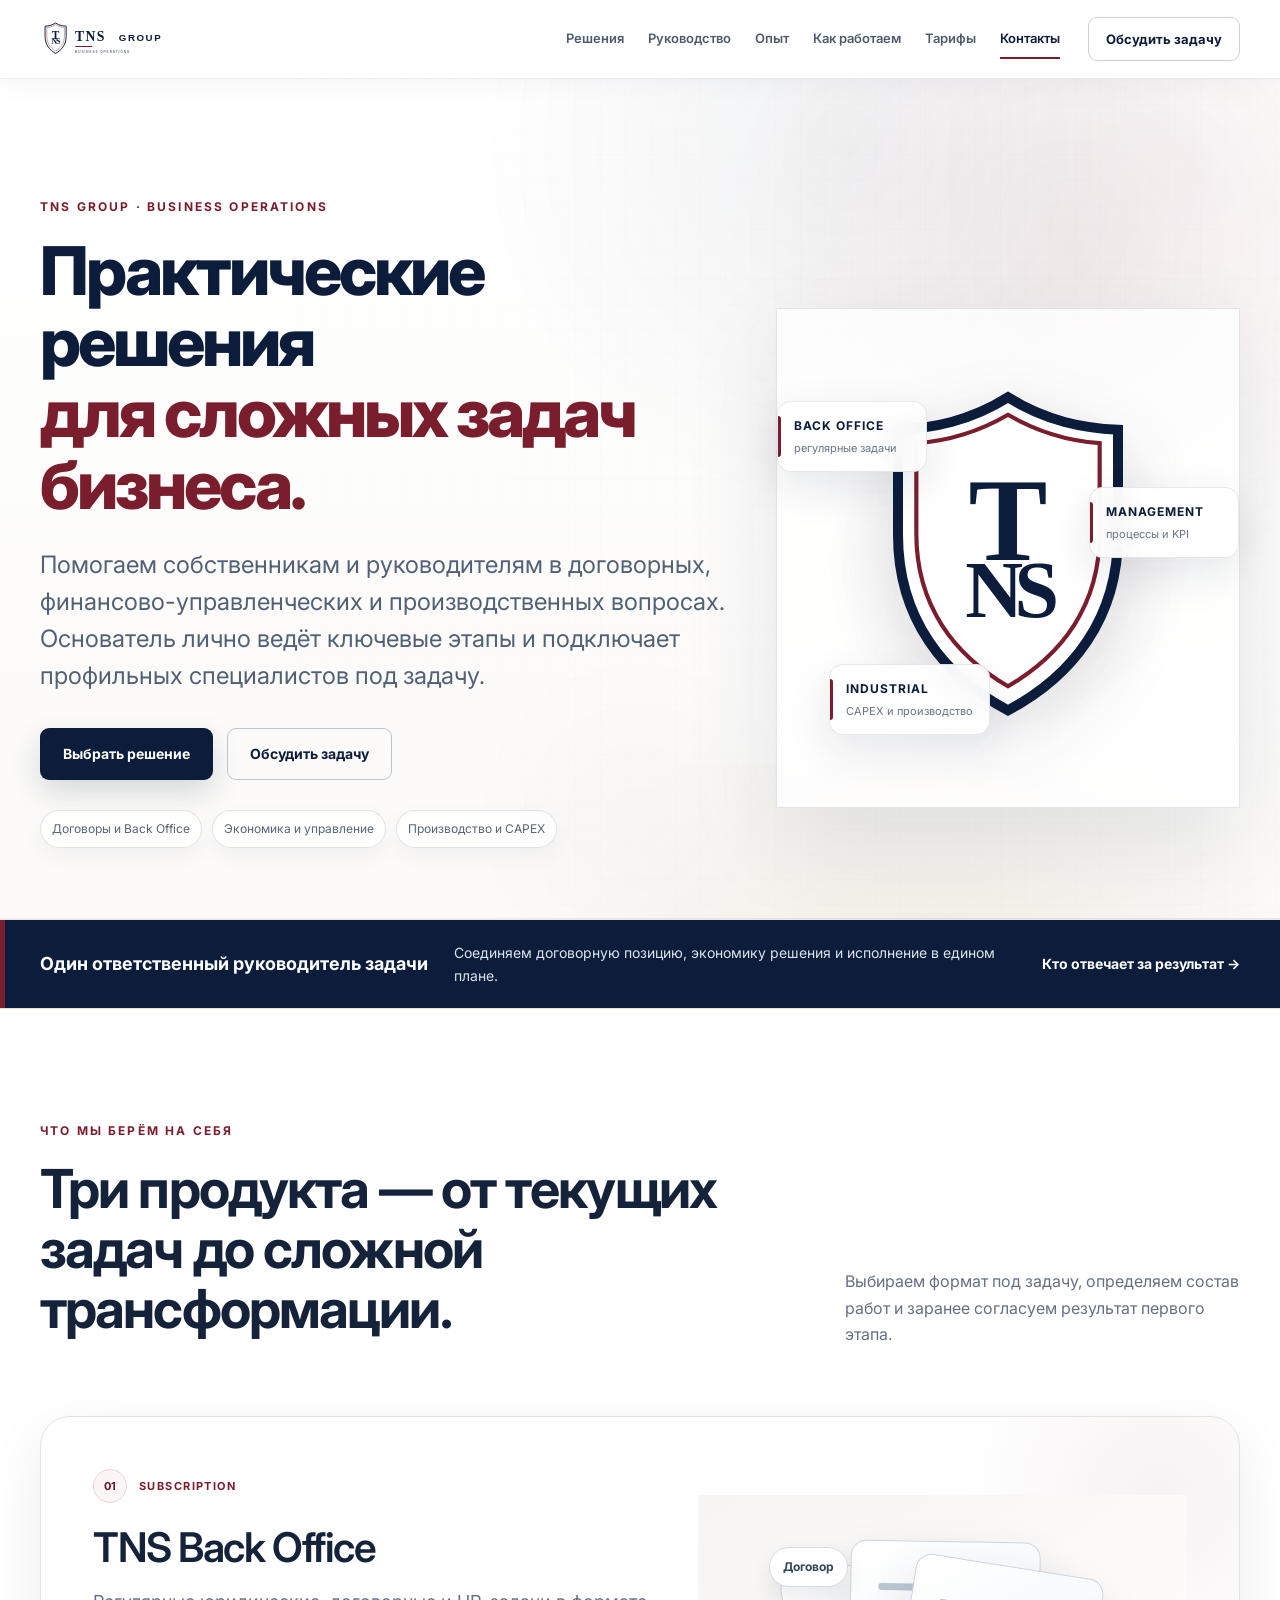
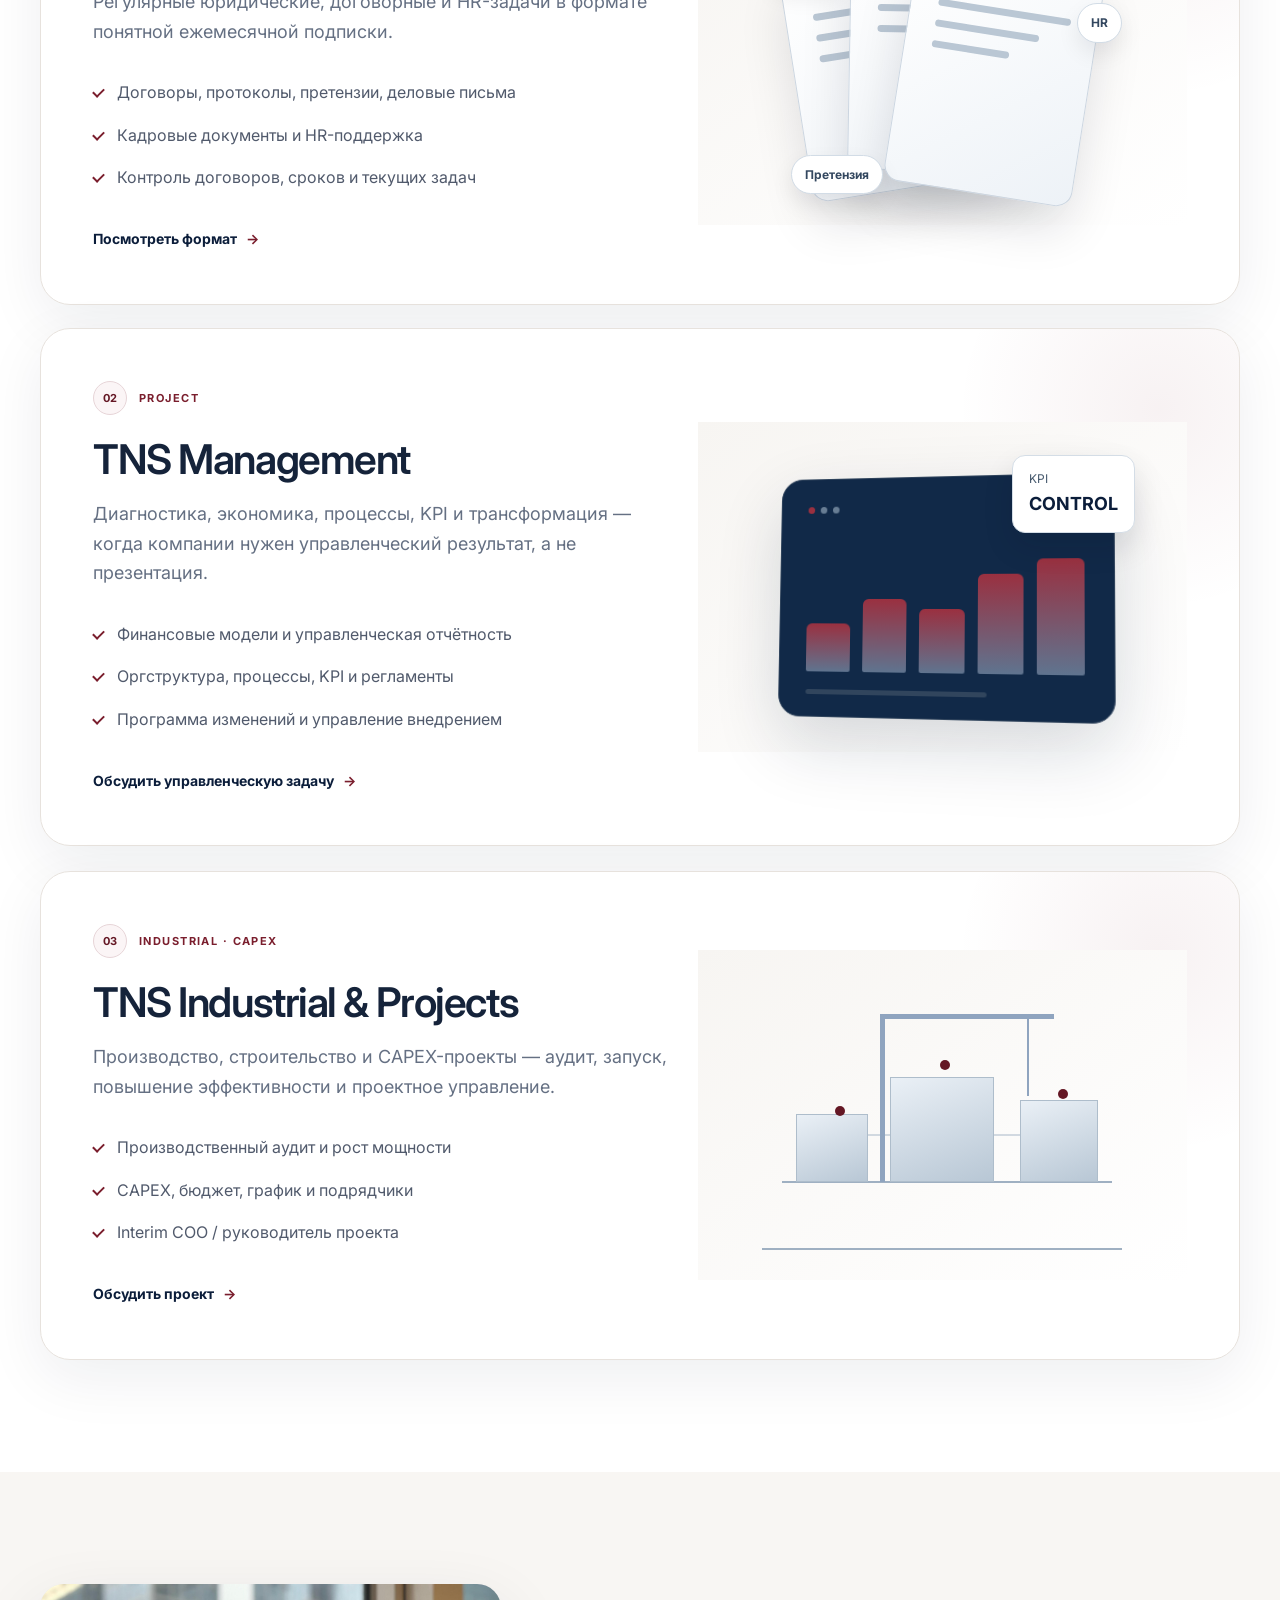
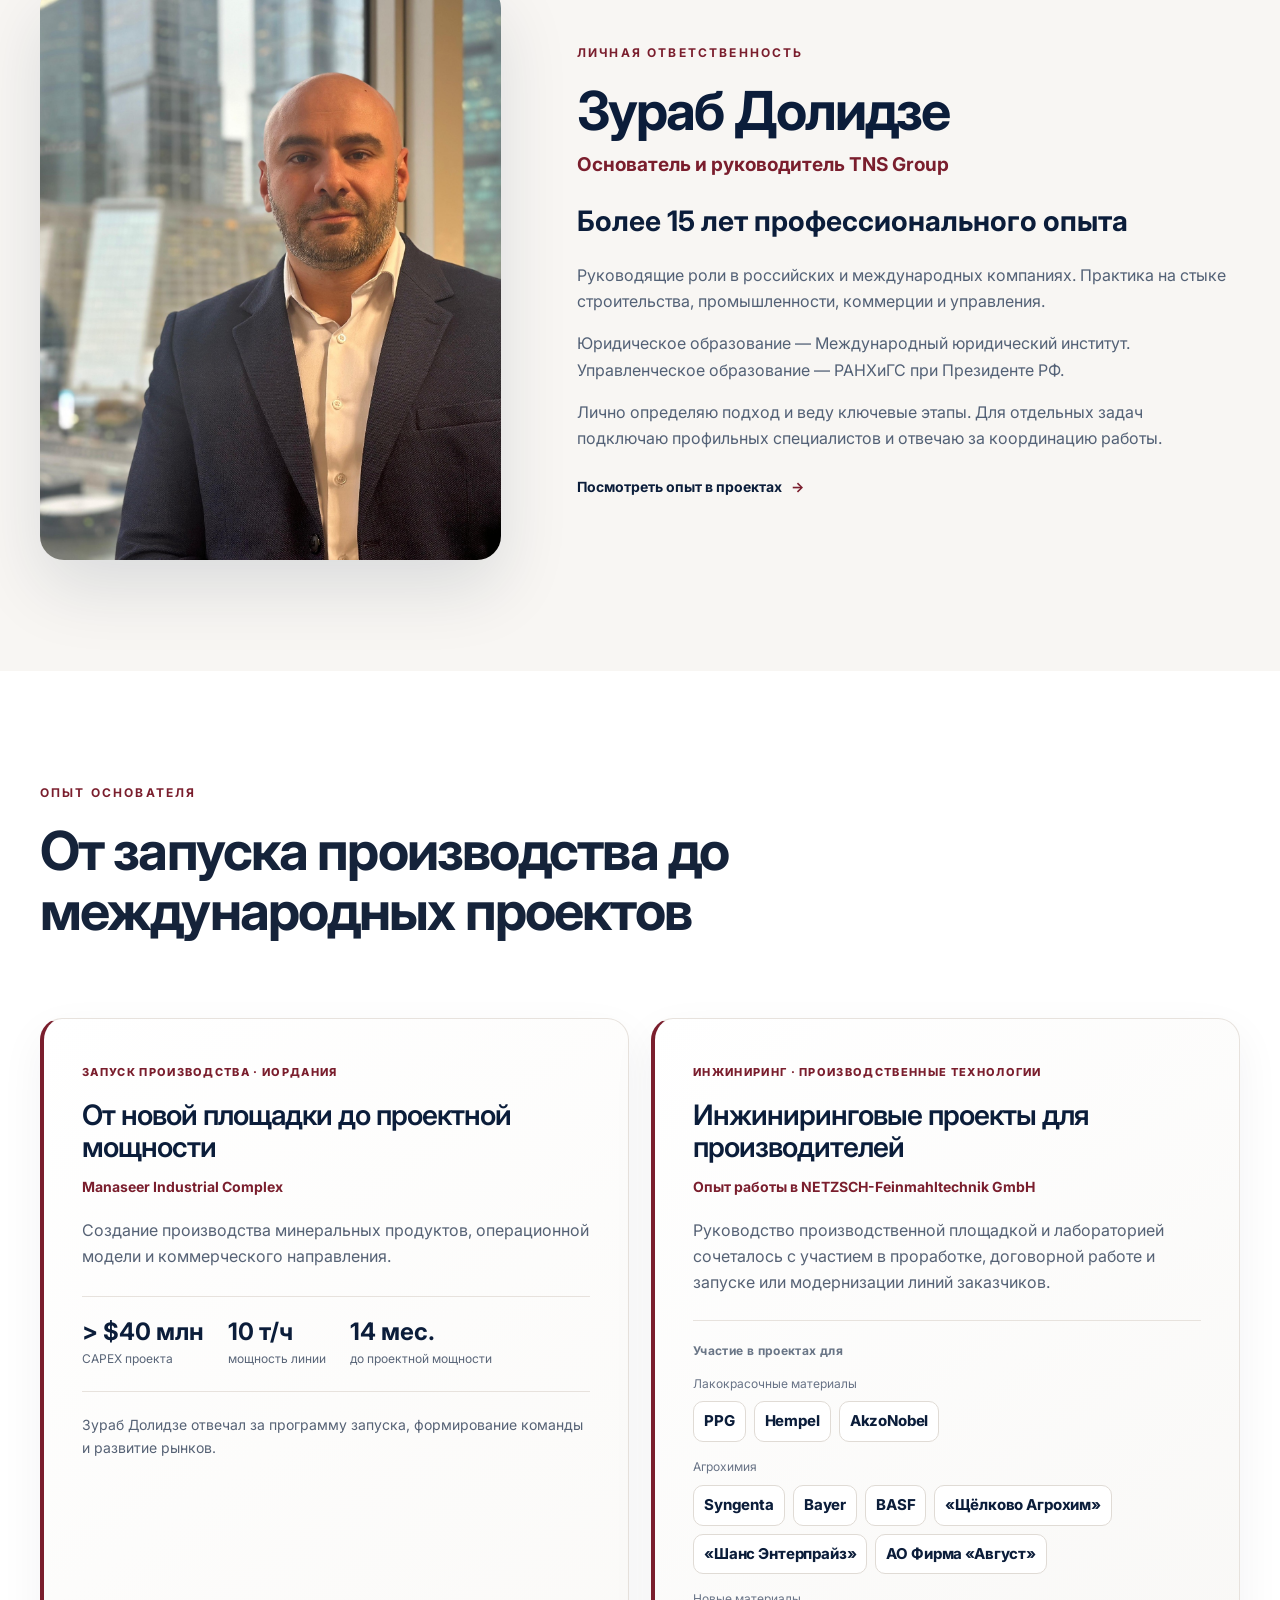
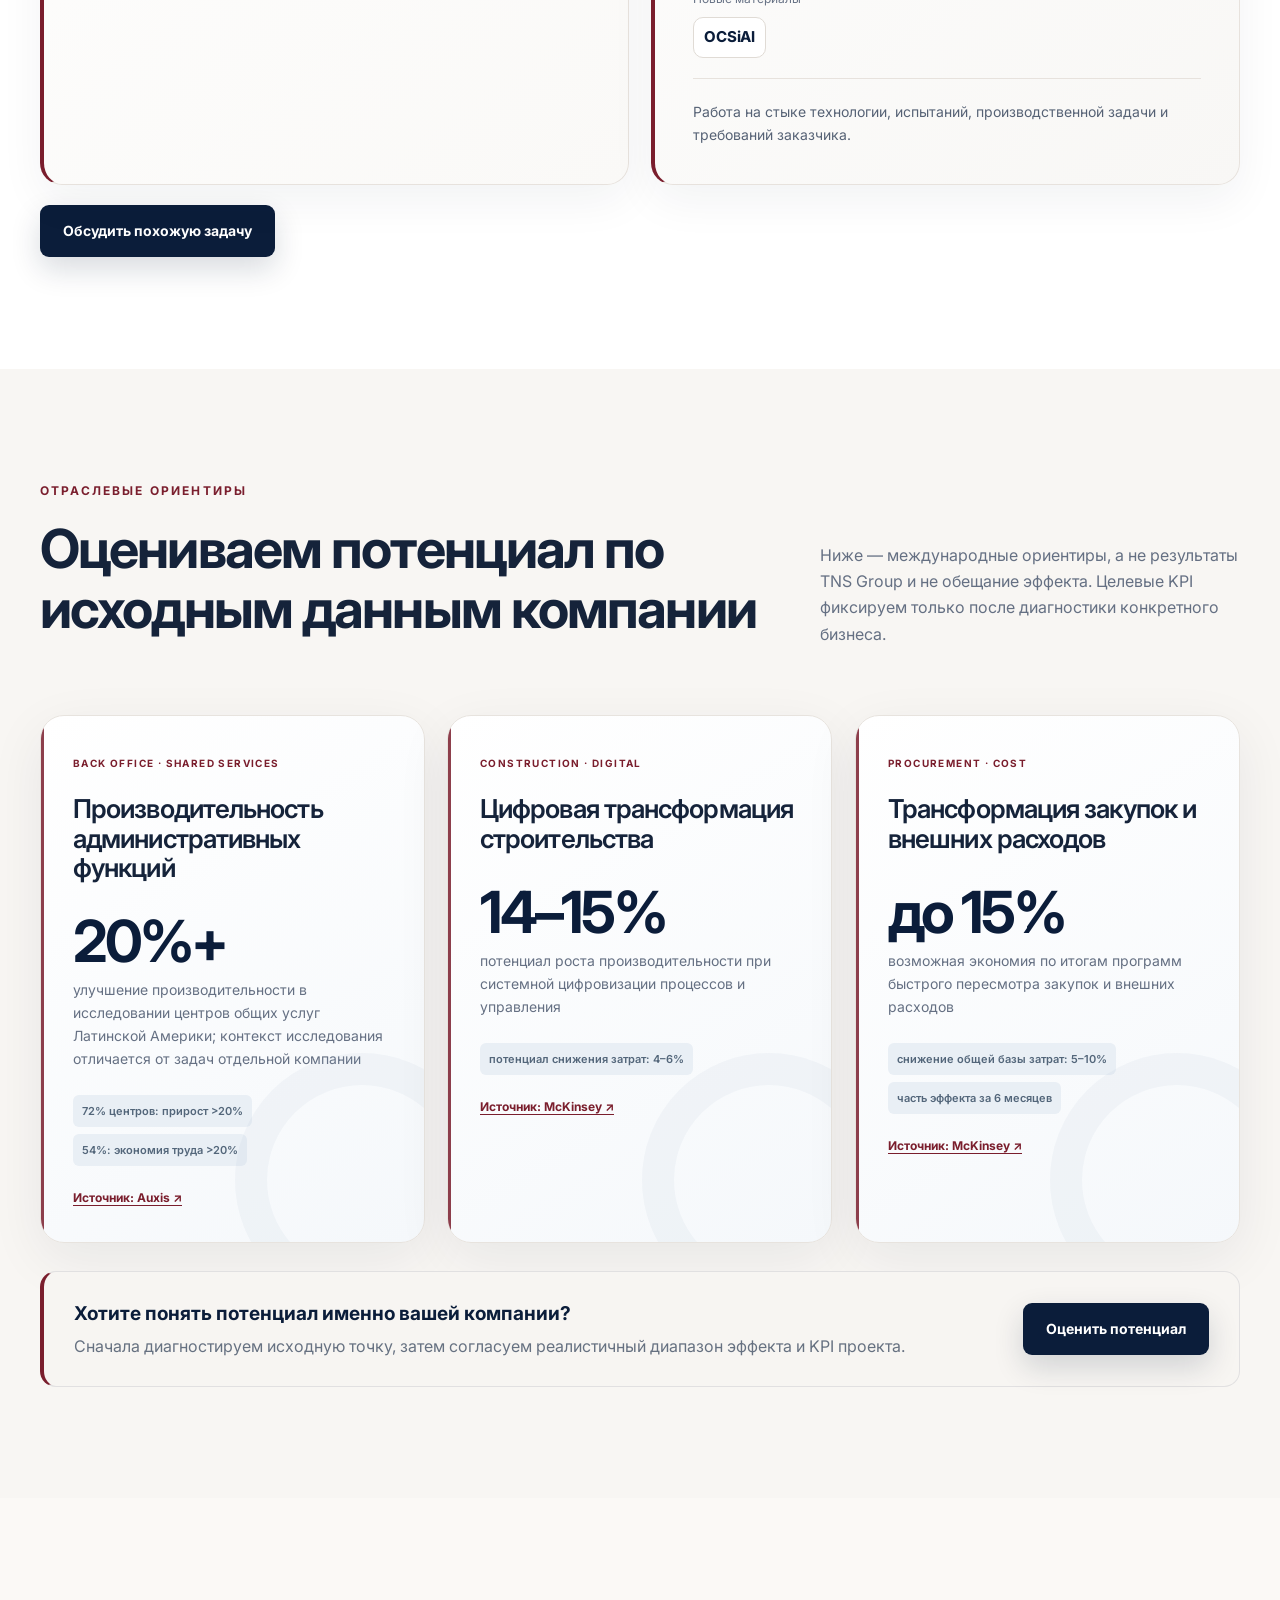
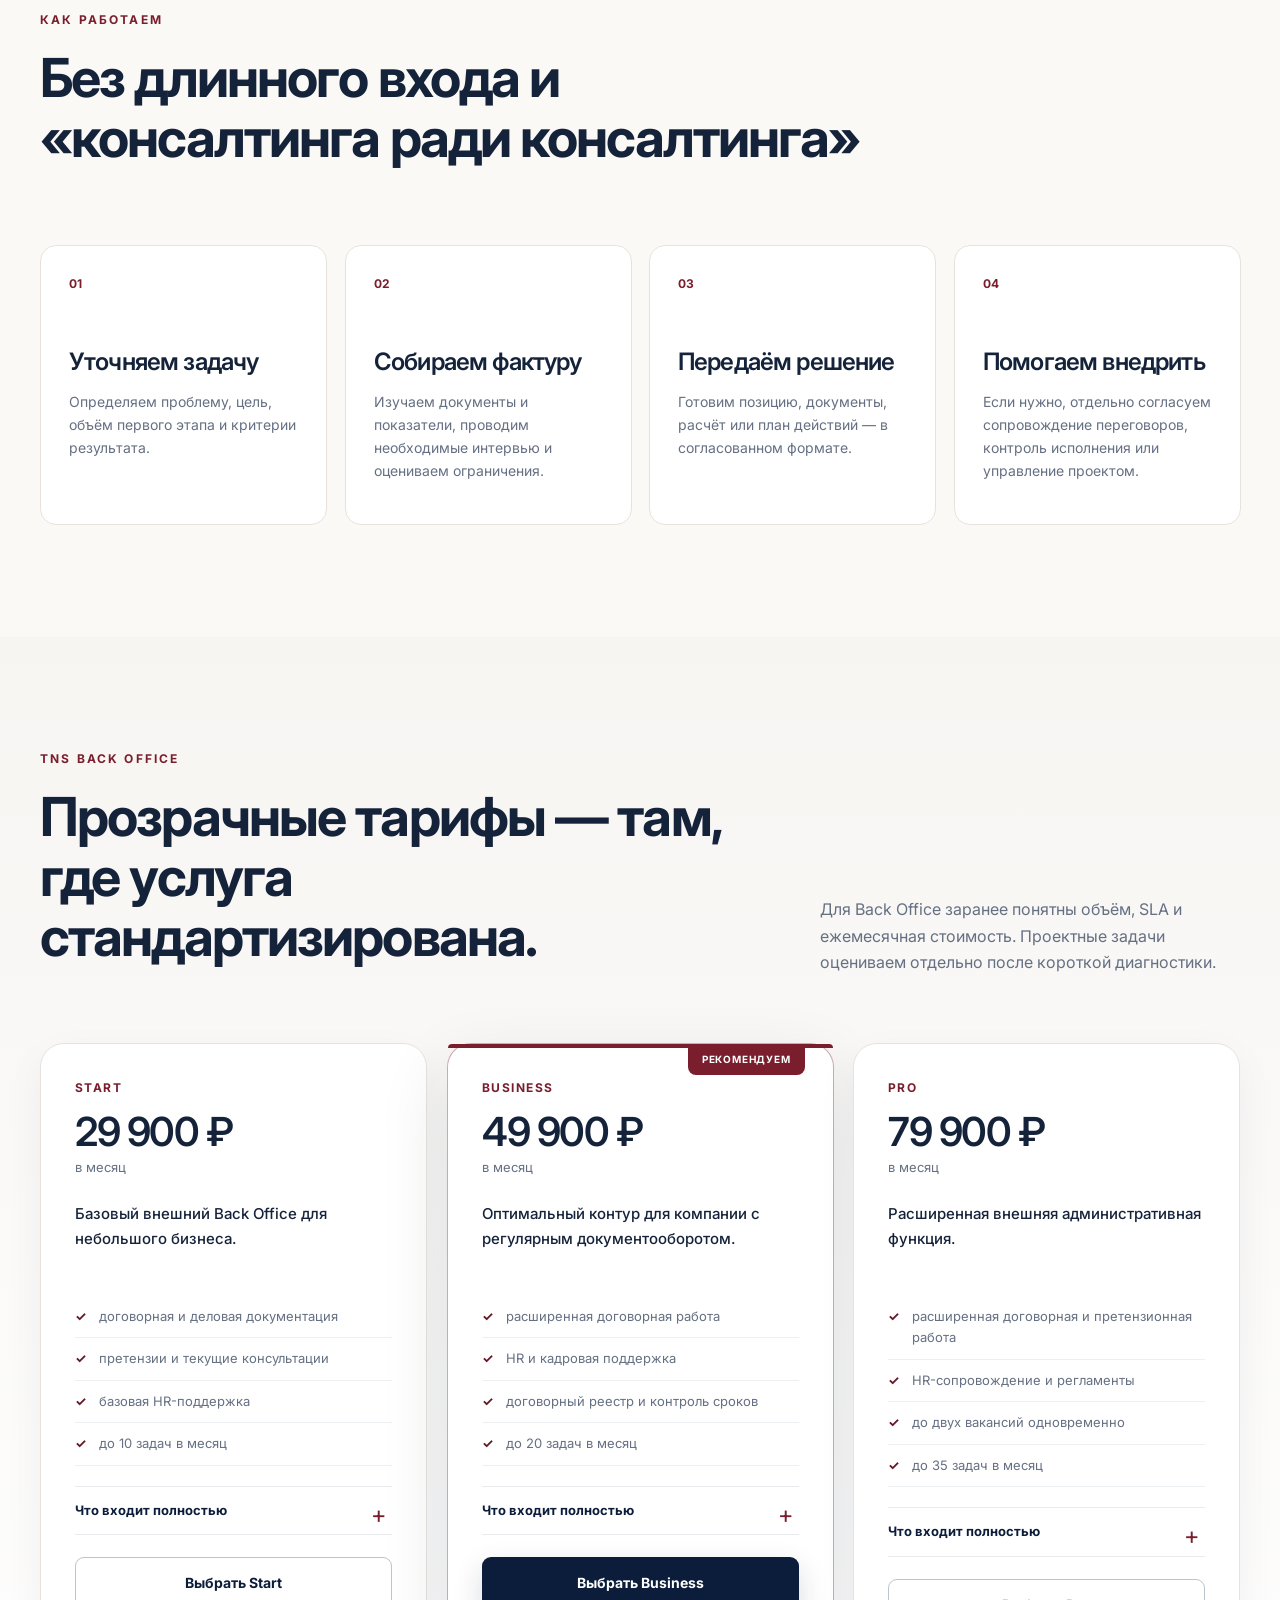
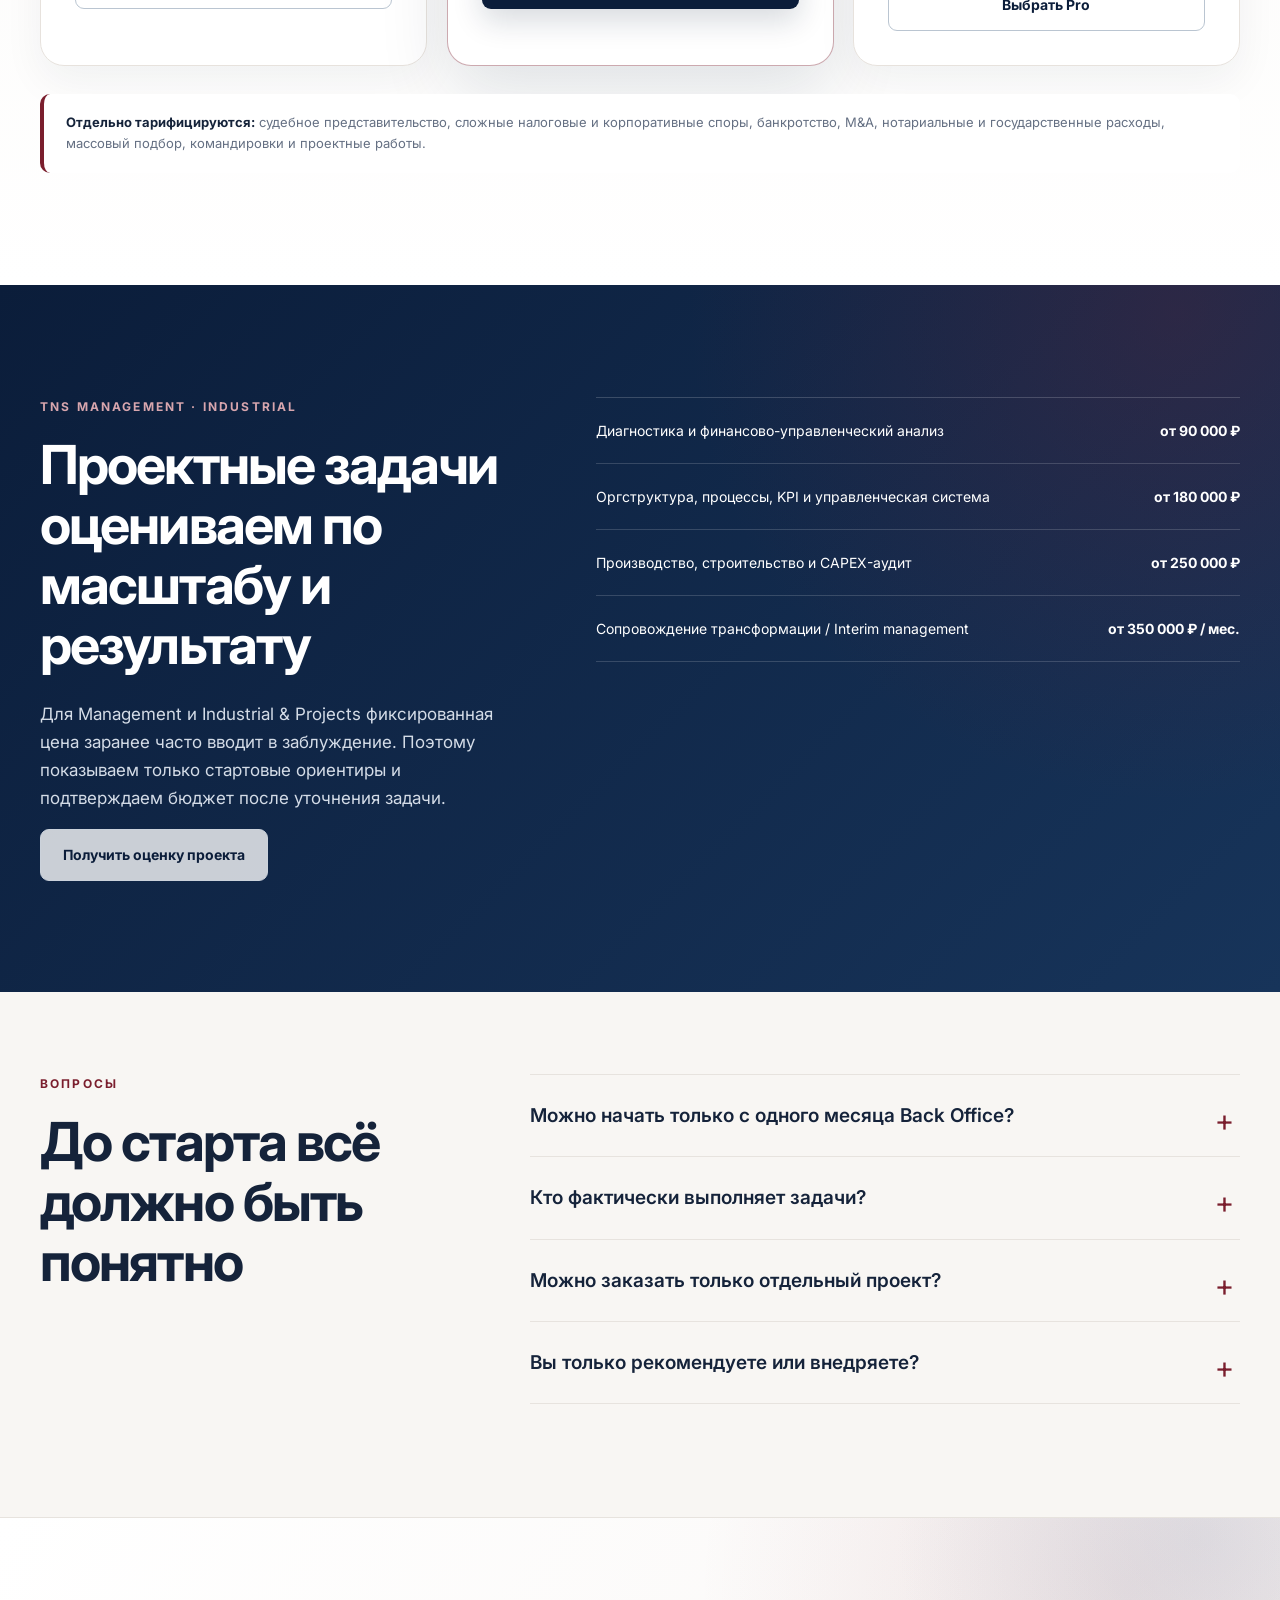
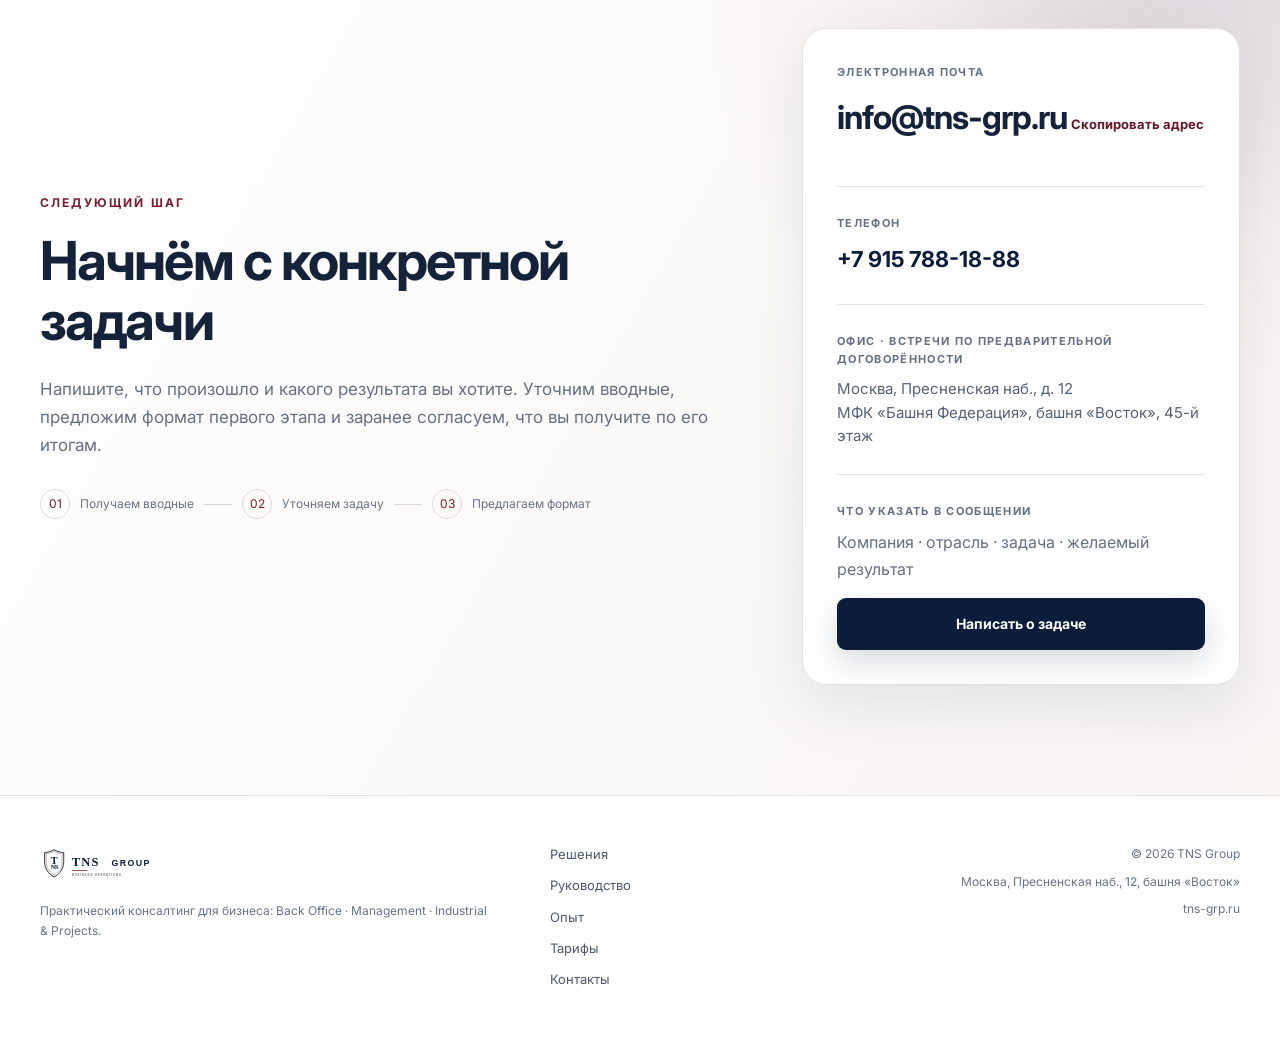
==== commit ab3edd3b: "Add all NETZSCH project references to TNS site" ====
--- a/index.html
+++ b/index.html
@@ -17,7 +17,7 @@
 <link href="https://fonts.googleapis.com" rel="preconnect"/>
 <link crossorigin="" href="https://fonts.gstatic.com" rel="preconnect"/>
 <link href="https://fonts.googleapis.com/css2?family=Inter:wght@400;500;600;700;800&amp;display=swap" rel="stylesheet"/>
-<link href="styles.css?v=20261030-2" rel="stylesheet"/>
+<link href="styles.css?v=20261030-3" rel="stylesheet"/>
 <title>TNS Group — практический консалтинг для бизнеса</title>
 <script type="application/ld+json">
   {
@@ -219,11 +219,16 @@
 <p class="experience-role">Зураб Долидзе отвечал за программу запуска, формирование команды и развитие рынков.</p>
 </article>
 <article class="experience-card experience-card-engineering reveal reveal-up">
-<span class="experience-label">ИНЖИНИРИНГ · ЛКМ И АГРОХИМИЯ</span>
-<h3>Технологические линии для международных производителей</h3>
+<span class="experience-label">ИНЖИНИРИНГ · ПРОИЗВОДСТВЕННЫЕ ТЕХНОЛОГИИ</span>
+<h3>Инжиниринговые проекты для производителей</h3>
 <p class="experience-context">Опыт работы в NETZSCH-Feinmahltechnik GmbH</p>
 <p>Руководство производственной площадкой и лабораторией сочеталось с участием в проработке, договорной работе и запуске или модернизации линий заказчиков.</p>
-<div class="experience-projects" aria-label="Проекты в период работы в NETZSCH"><span class="experience-projects-label">Участие в проектах для</span><div class="experience-brand-list"><span>PPG</span><span>Hempel</span><span>AkzoNobel</span></div></div>
+<div class="experience-projects" aria-label="Проектный опыт в NETZSCH">
+<span class="experience-projects-label">Участие в проектах для</span>
+<div class="experience-project-group"><span class="experience-project-group-label">Лакокрасочные материалы</span><div class="experience-brand-list"><span>PPG</span><span>Hempel</span><span>AkzoNobel</span></div></div>
+<div class="experience-project-group"><span class="experience-project-group-label">Агрохимия</span><div class="experience-brand-list"><span>Syngenta</span><span>Bayer</span><span>BASF</span><span>«Щёлково Агрохим»</span><span>«Шанс Энтерпрайз»</span><span>АО Фирма «Август»</span></div></div>
+<div class="experience-project-group"><span class="experience-project-group-label">Новые материалы</span><div class="experience-brand-list"><span>OCSiAl</span></div></div>
+</div>
 <p class="experience-role">Работа на стыке технологии, испытаний, производственной задачи и требований заказчика.</p>
 </article>
 </div>
--- a/styles.css
+++ b/styles.css
@@ -721,8 +721,10 @@
 .experience-facts strong { color:#0B1D3A; font-size:24px; line-height:1.1; }
 .experience-projects { margin:24px 0 21px; padding:20px 0; border-top:1px solid #E7E2DD; border-bottom:1px solid #E7E2DD; }
 .experience-projects-label { display:block; margin-bottom:13px; color:#697586; font-size:12px; font-weight:700; letter-spacing:.03em; }
+.experience-project-group + .experience-project-group { margin-top:15px; }
+.experience-project-group-label { display:block; margin-bottom:8px; color:#687386; font-size:12px; }
 .experience-brand-list { display:flex; flex-wrap:wrap; gap:8px; }
-.experience-brand-list span { display:inline-flex; align-items:center; min-height:40px; padding:8px 13px; color:#0B1D3A; background:#fff; border:1px solid #E0DBD5; border-radius:10px; font-size:18px; font-weight:800; letter-spacing:-.02em; }
+.experience-brand-list span { display:inline-flex; align-items:center; min-height:36px; padding:7px 10px; color:#0B1D3A; background:#fff; border:1px solid #E0DBD5; border-radius:10px; font-size:15px; font-weight:750; letter-spacing:-.01em; }
 .experience-role { margin-bottom:0; font-size:14px; }
 .experience-role b { color:#0B1D3A; }
 .results-section { background:#f8f6f3; }
@@ -748,6 +750,6 @@
   .hero.hero-light .hero-content { padding-bottom:20px; }
   .experience-card { padding:26px 22px; }
   .experience-facts strong { font-size:21px; }
-  .experience-brand-list span { font-size:16px; }
+  .experience-brand-list span { font-size:14px; }
   .contact-phone { font-size:20px; }
 }
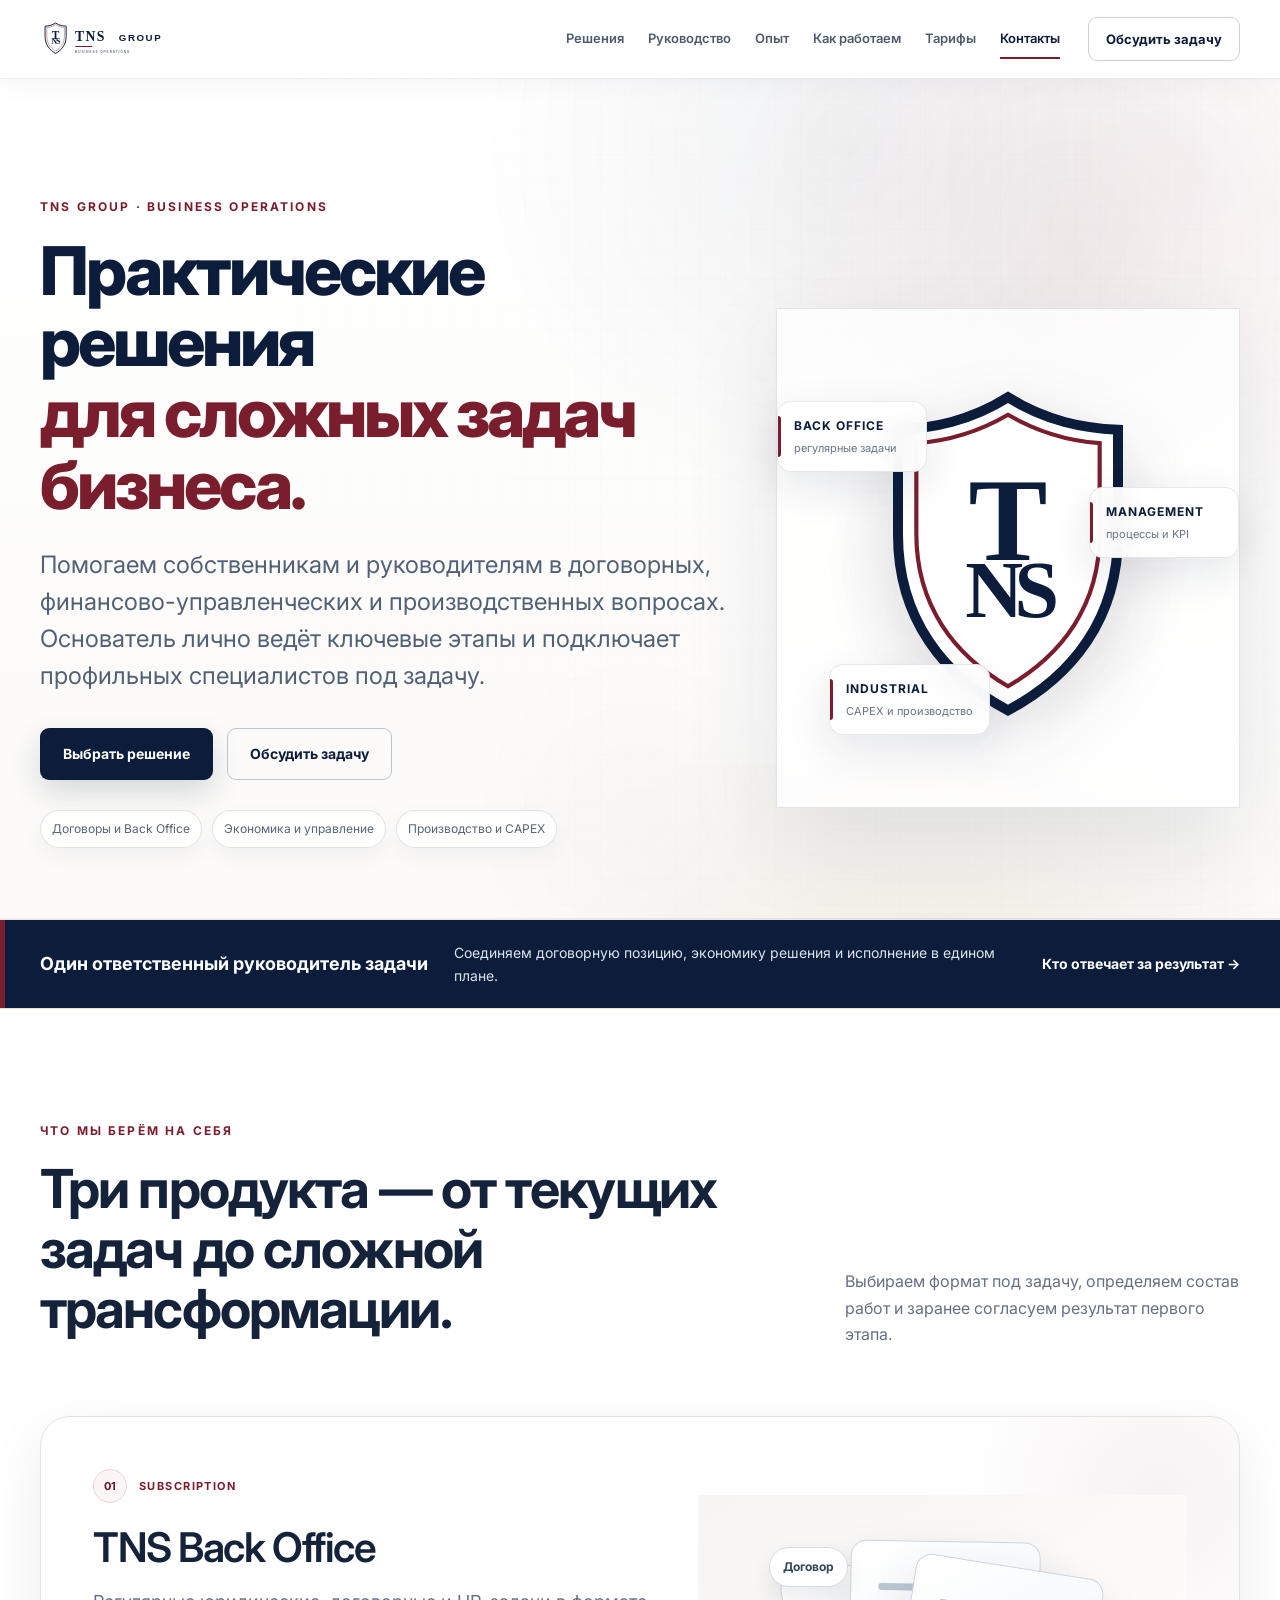
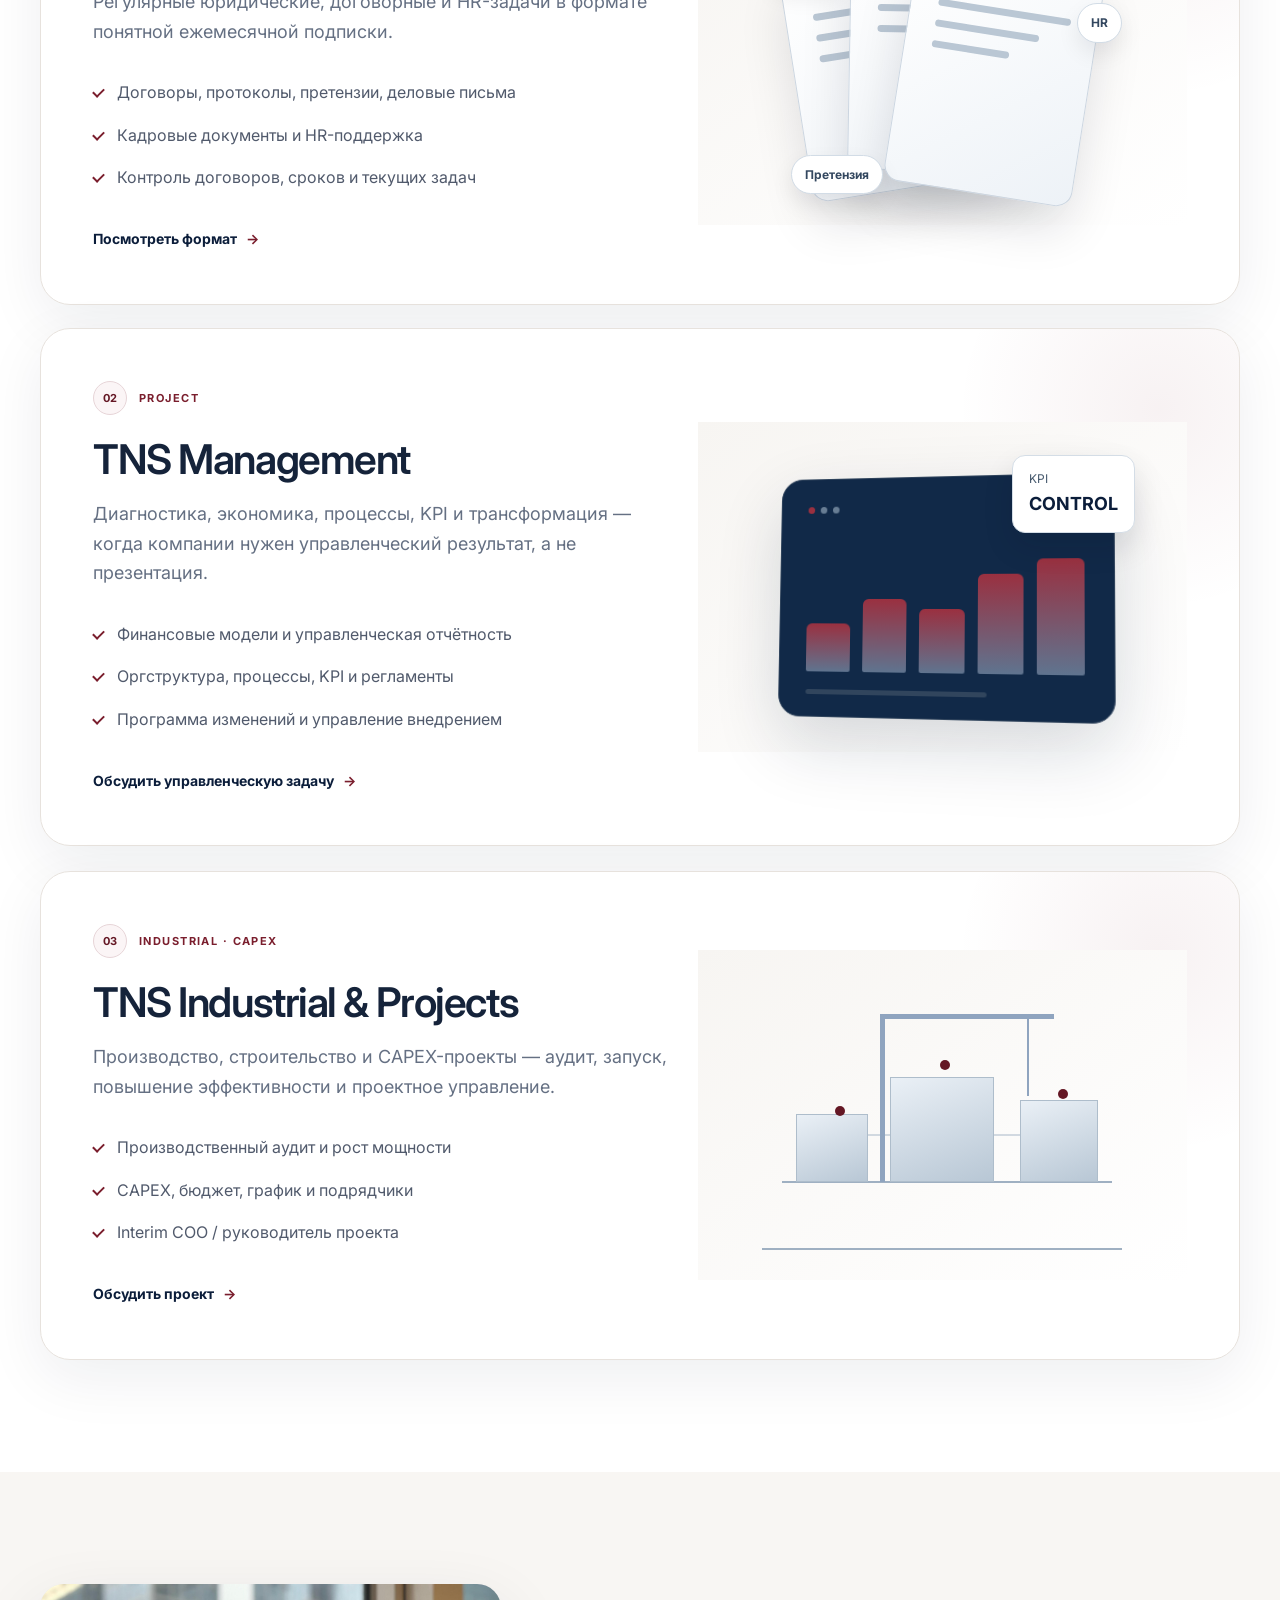
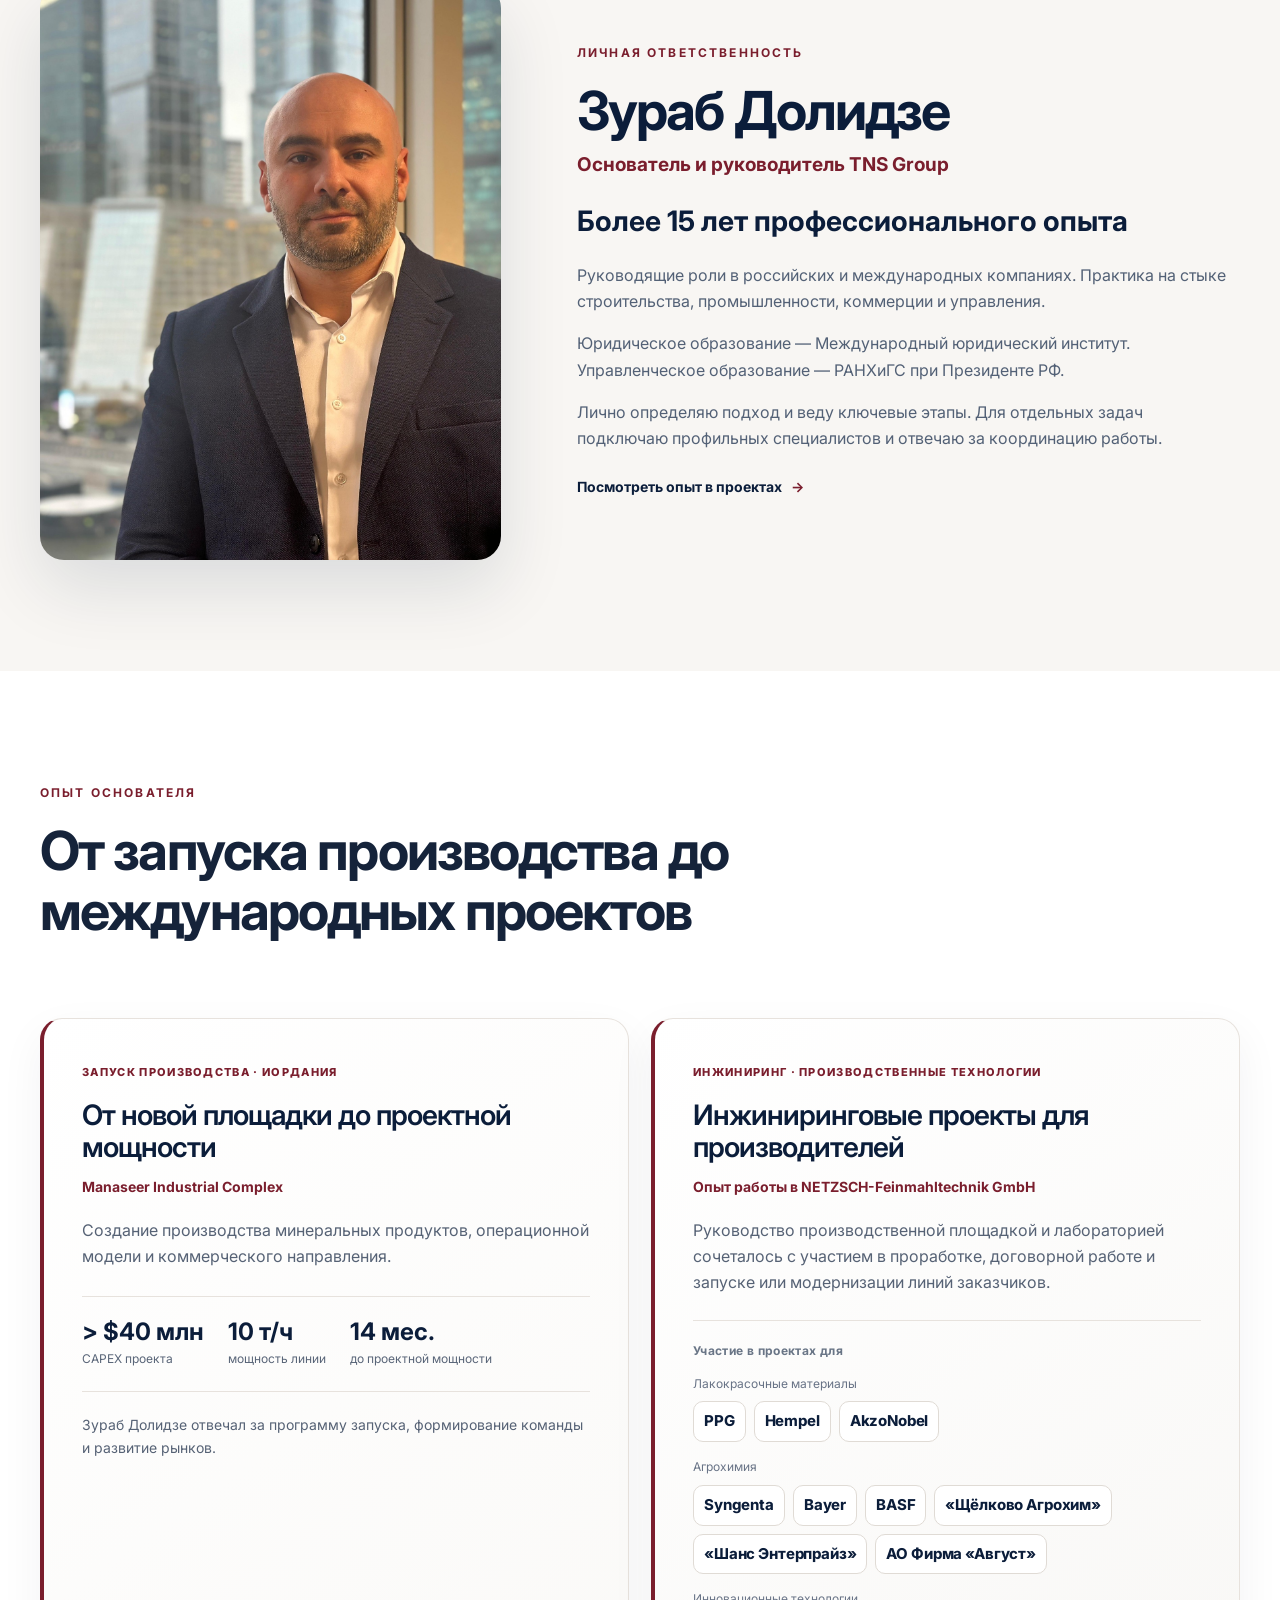
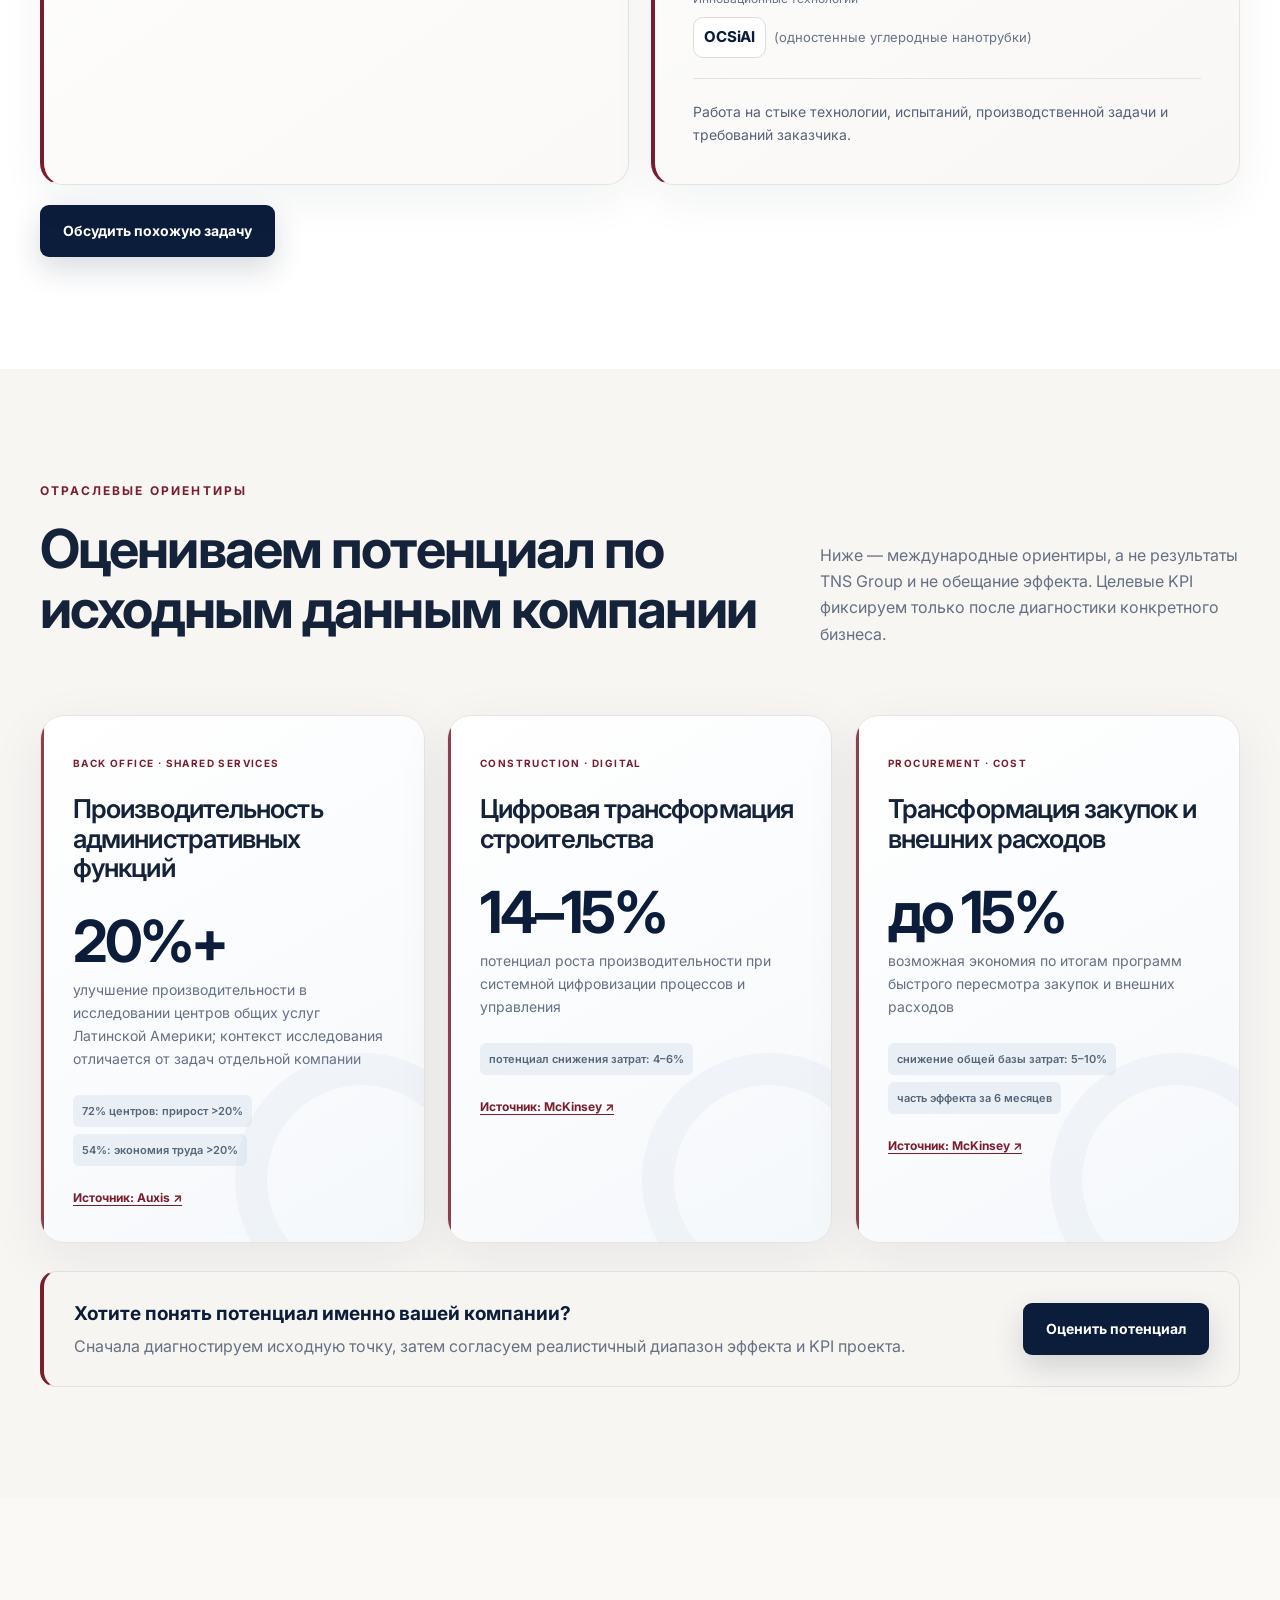
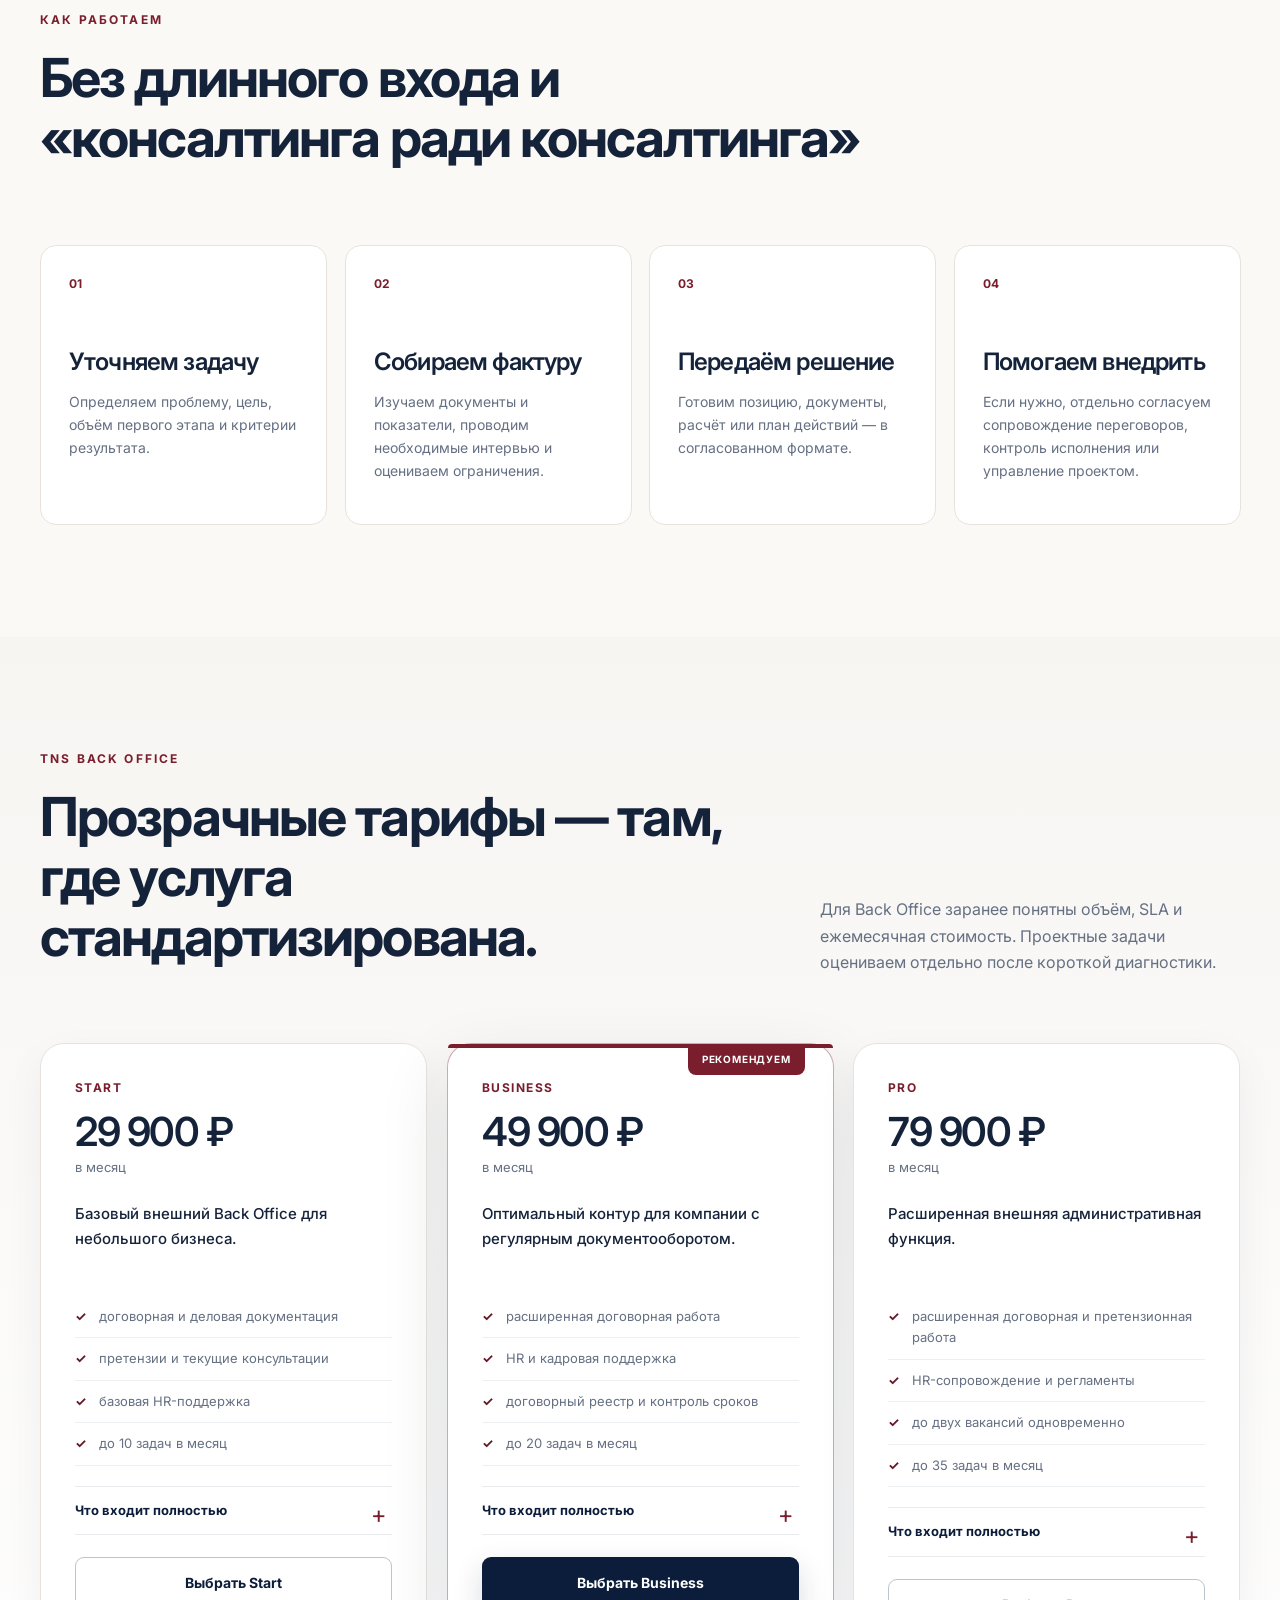
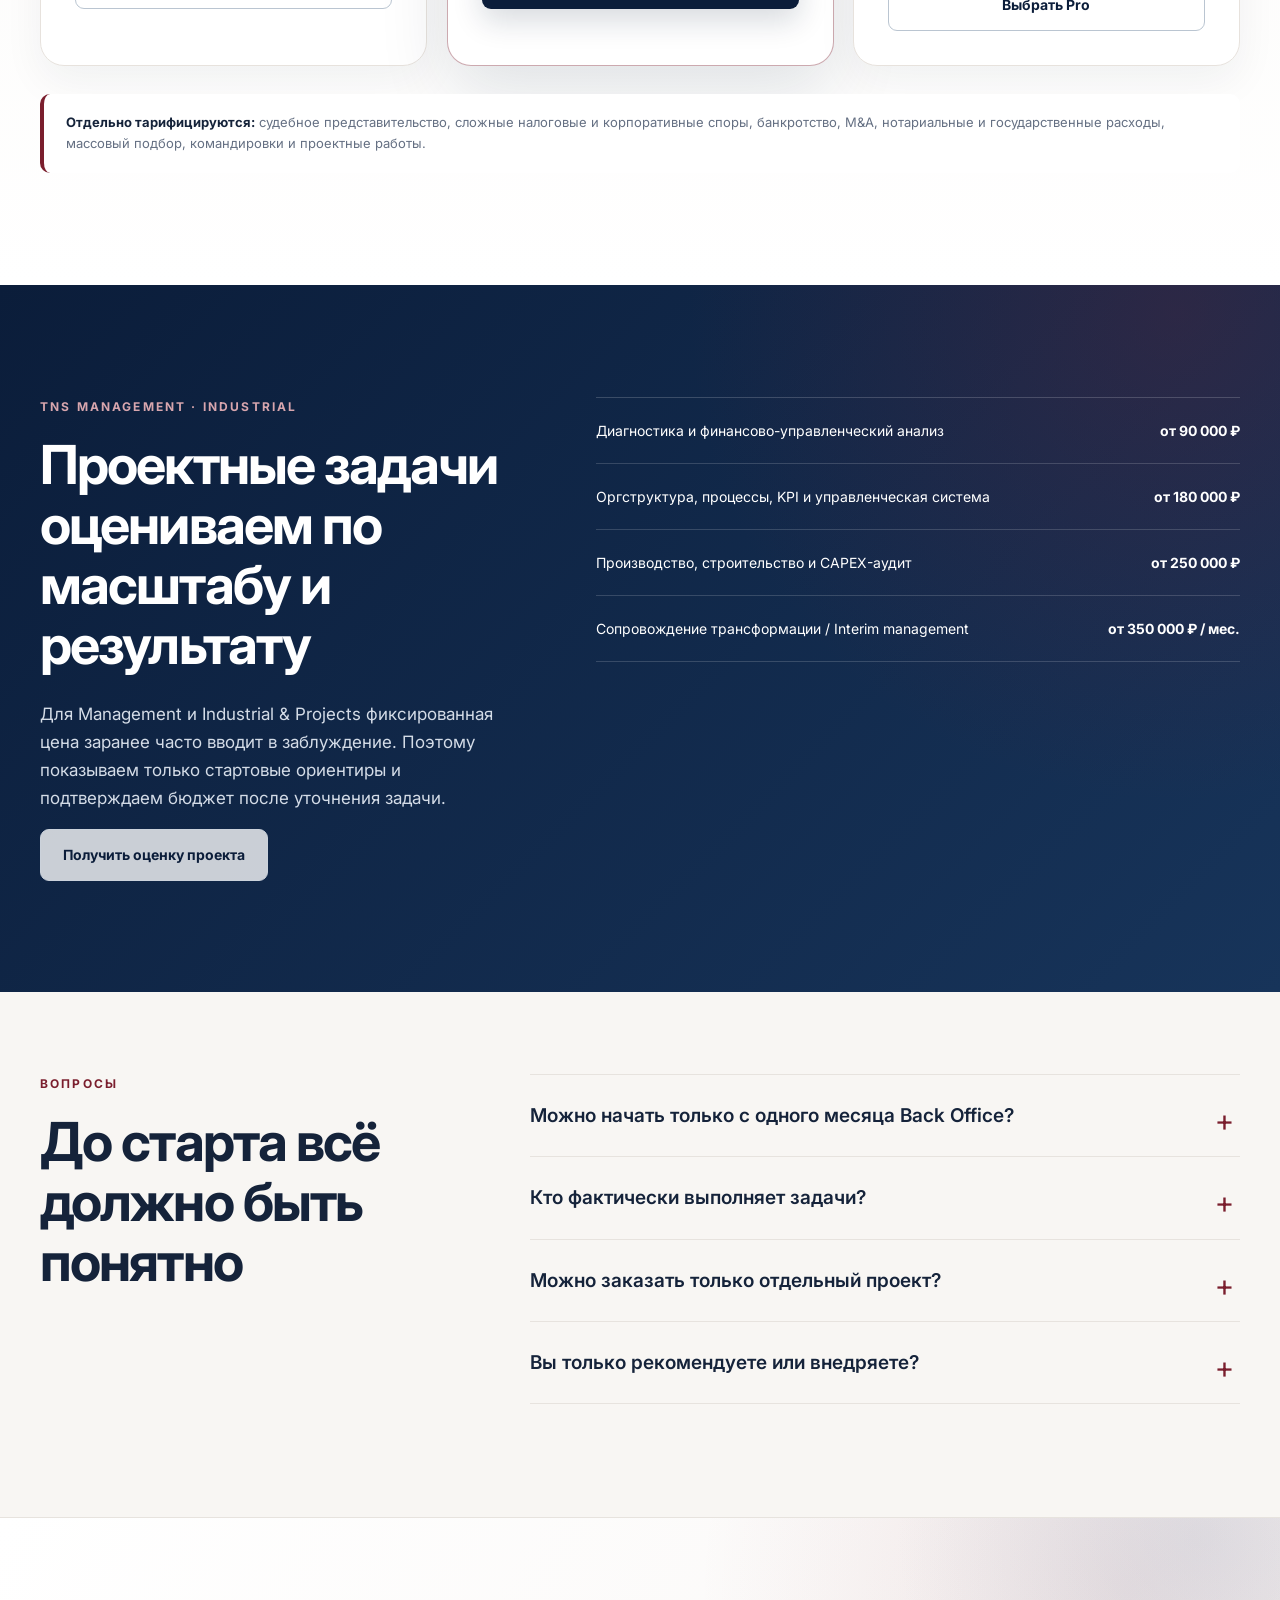
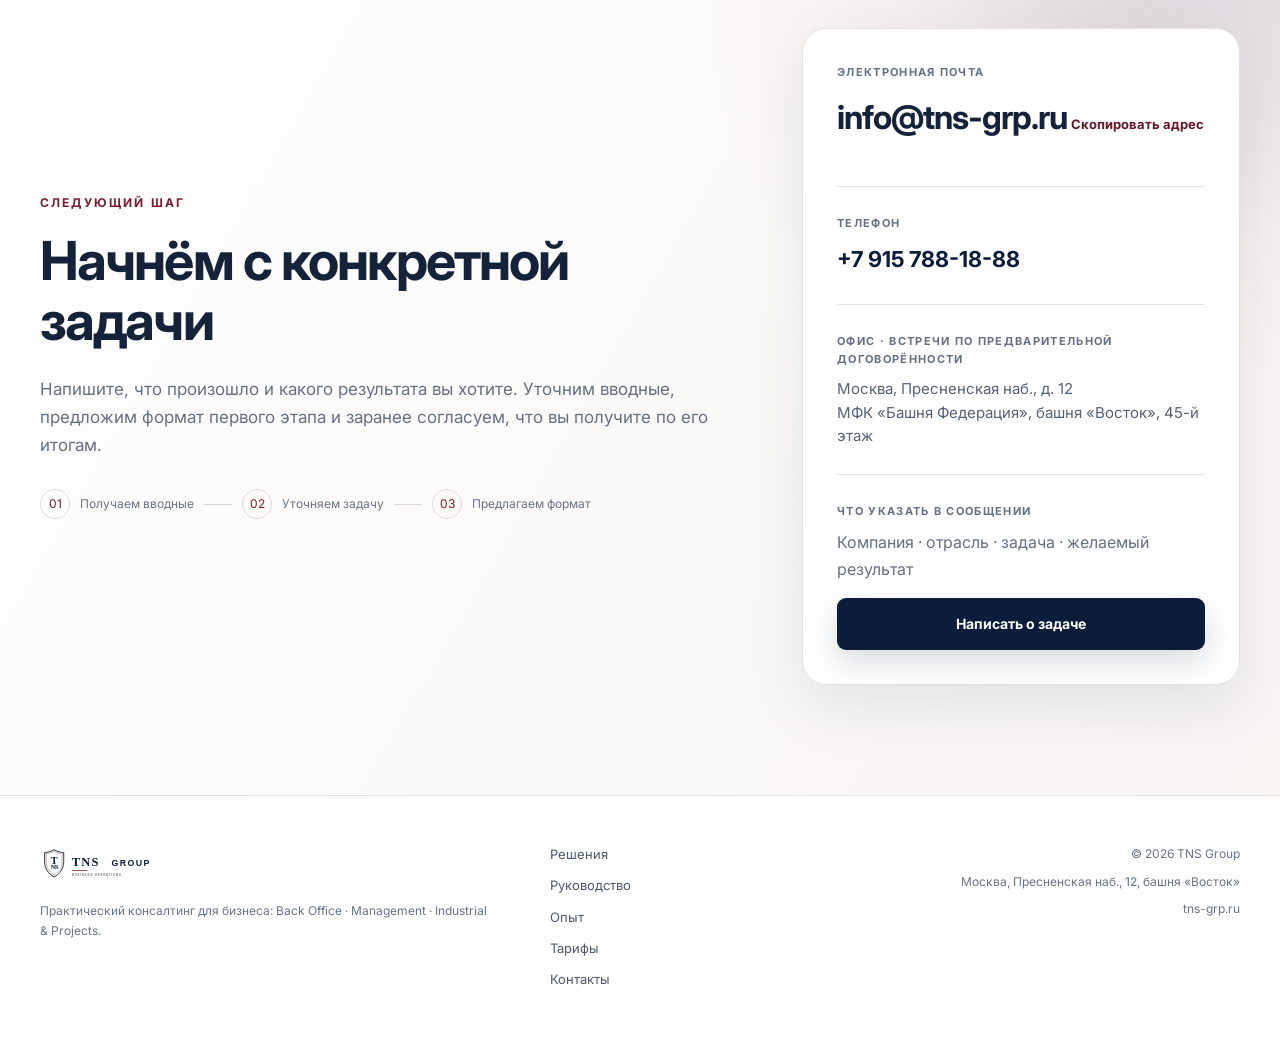
==== commit 723331ff: "Clarify OCSiAl technology in experience section" ====
--- a/index.html
+++ b/index.html
@@ -17,7 +17,7 @@
 <link href="https://fonts.googleapis.com" rel="preconnect"/>
 <link crossorigin="" href="https://fonts.gstatic.com" rel="preconnect"/>
 <link href="https://fonts.googleapis.com/css2?family=Inter:wght@400;500;600;700;800&amp;display=swap" rel="stylesheet"/>
-<link href="styles.css?v=20261030-3" rel="stylesheet"/>
+<link href="styles.css?v=20261030-4" rel="stylesheet"/>
 <title>TNS Group — практический консалтинг для бизнеса</title>
 <script type="application/ld+json">
   {
@@ -227,7 +227,7 @@
 <span class="experience-projects-label">Участие в проектах для</span>
 <div class="experience-project-group"><span class="experience-project-group-label">Лакокрасочные материалы</span><div class="experience-brand-list"><span>PPG</span><span>Hempel</span><span>AkzoNobel</span></div></div>
 <div class="experience-project-group"><span class="experience-project-group-label">Агрохимия</span><div class="experience-brand-list"><span>Syngenta</span><span>Bayer</span><span>BASF</span><span>«Щёлково Агрохим»</span><span>«Шанс Энтерпрайз»</span><span>АО Фирма «Август»</span></div></div>
-<div class="experience-project-group"><span class="experience-project-group-label">Новые материалы</span><div class="experience-brand-list"><span>OCSiAl</span></div></div>
+<div class="experience-project-group"><span class="experience-project-group-label">Инновационные технологии</span><div class="experience-brand-list"><span>OCSiAl</span><small class="experience-tech-note">(одностенные углеродные нанотрубки)</small></div></div>
 </div>
 <p class="experience-role">Работа на стыке технологии, испытаний, производственной задачи и требований заказчика.</p>
 </article>
--- a/styles.css
+++ b/styles.css
@@ -725,6 +725,7 @@
 .experience-project-group-label { display:block; margin-bottom:8px; color:#687386; font-size:12px; }
 .experience-brand-list { display:flex; flex-wrap:wrap; gap:8px; }
 .experience-brand-list span { display:inline-flex; align-items:center; min-height:36px; padding:7px 10px; color:#0B1D3A; background:#fff; border:1px solid #E0DBD5; border-radius:10px; font-size:15px; font-weight:750; letter-spacing:-.01em; }
+.experience-tech-note { align-self:center; color:#687386; font-size:13px; line-height:1.35; }
 .experience-role { margin-bottom:0; font-size:14px; }
 .experience-role b { color:#0B1D3A; }
 .results-section { background:#f8f6f3; }
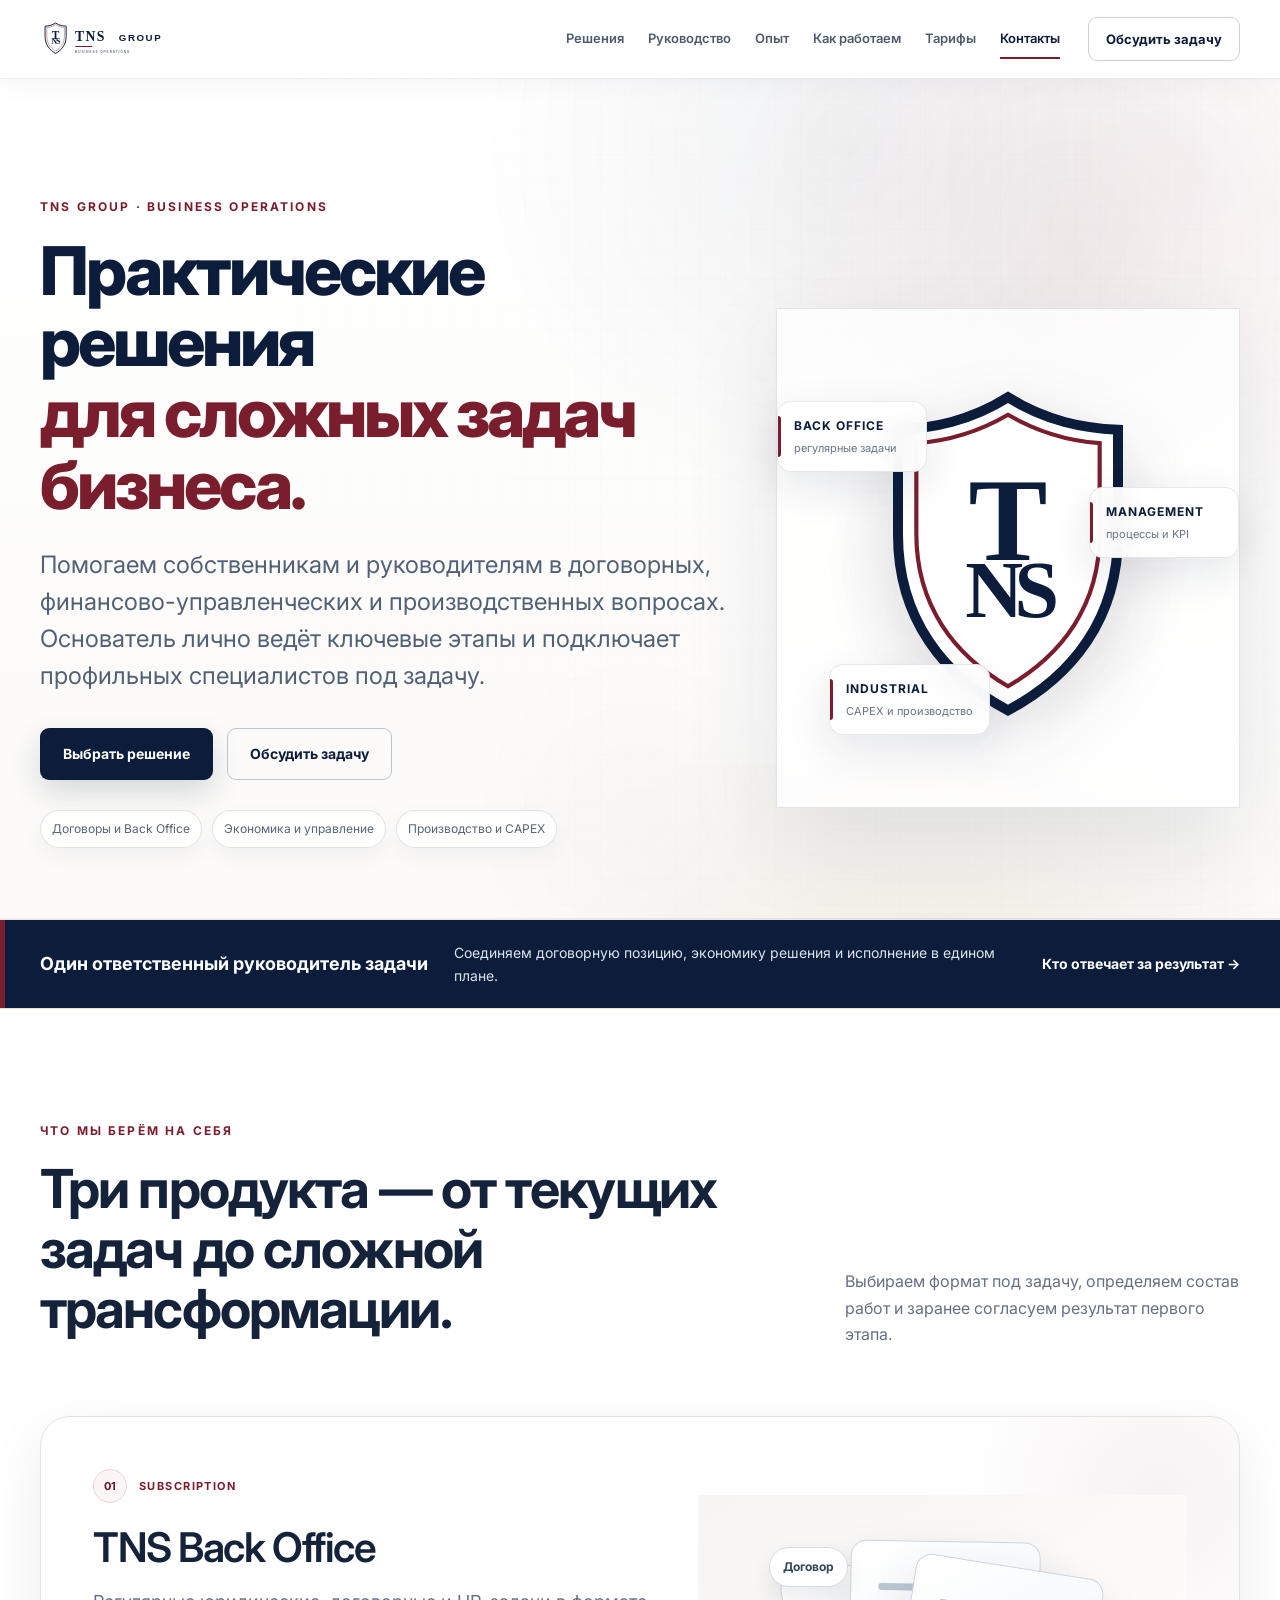
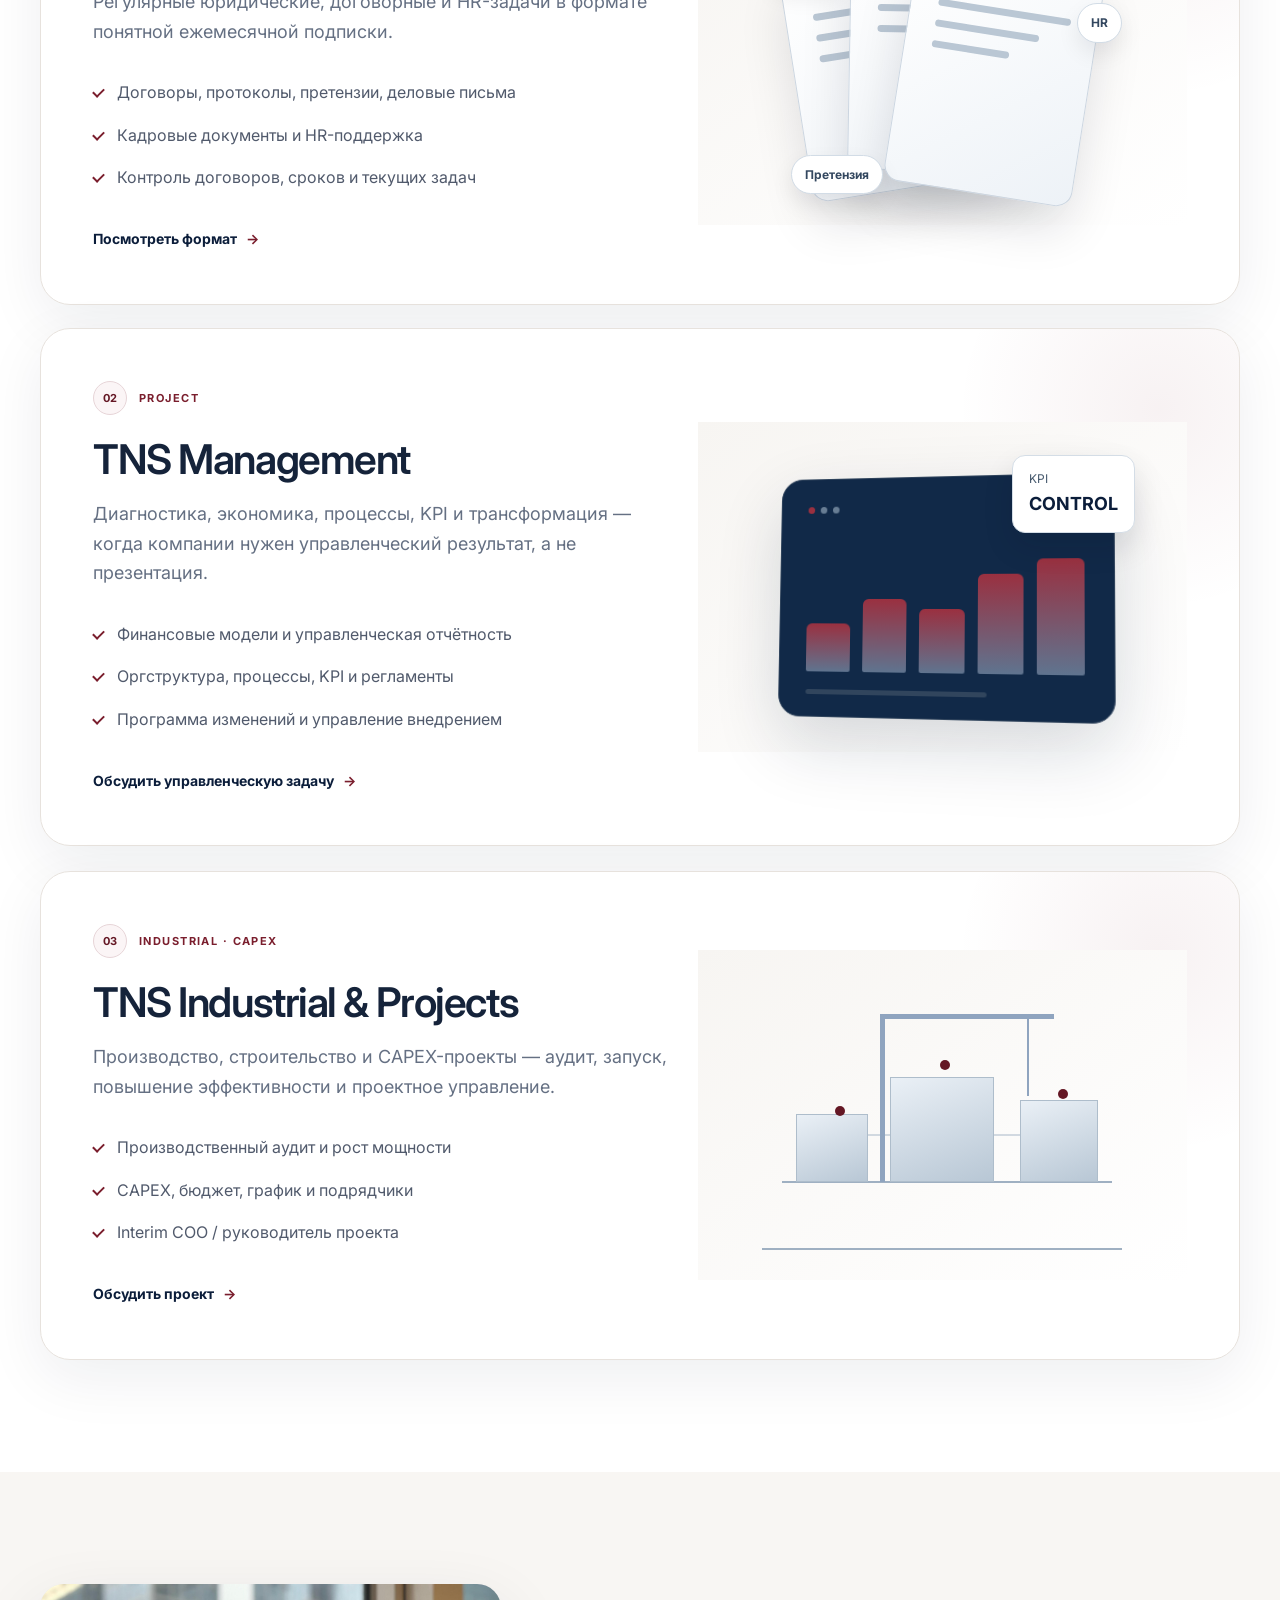
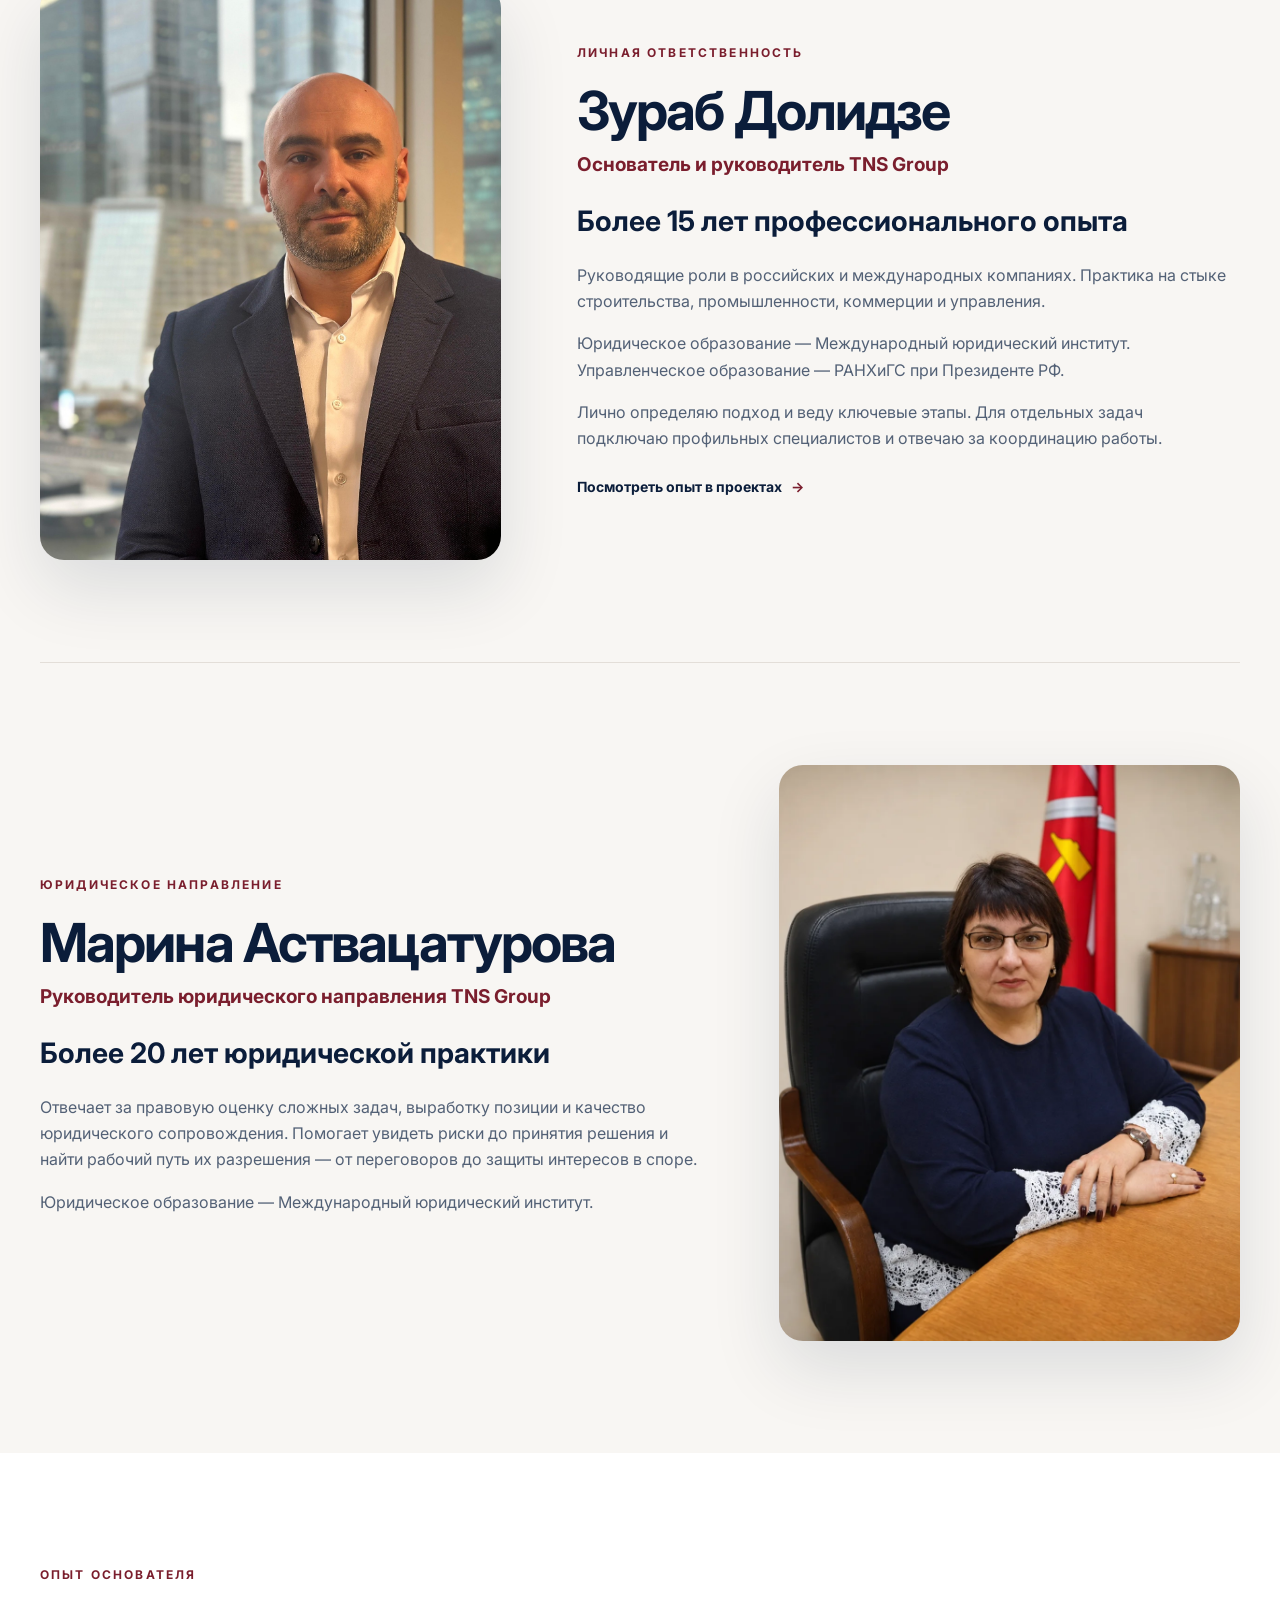
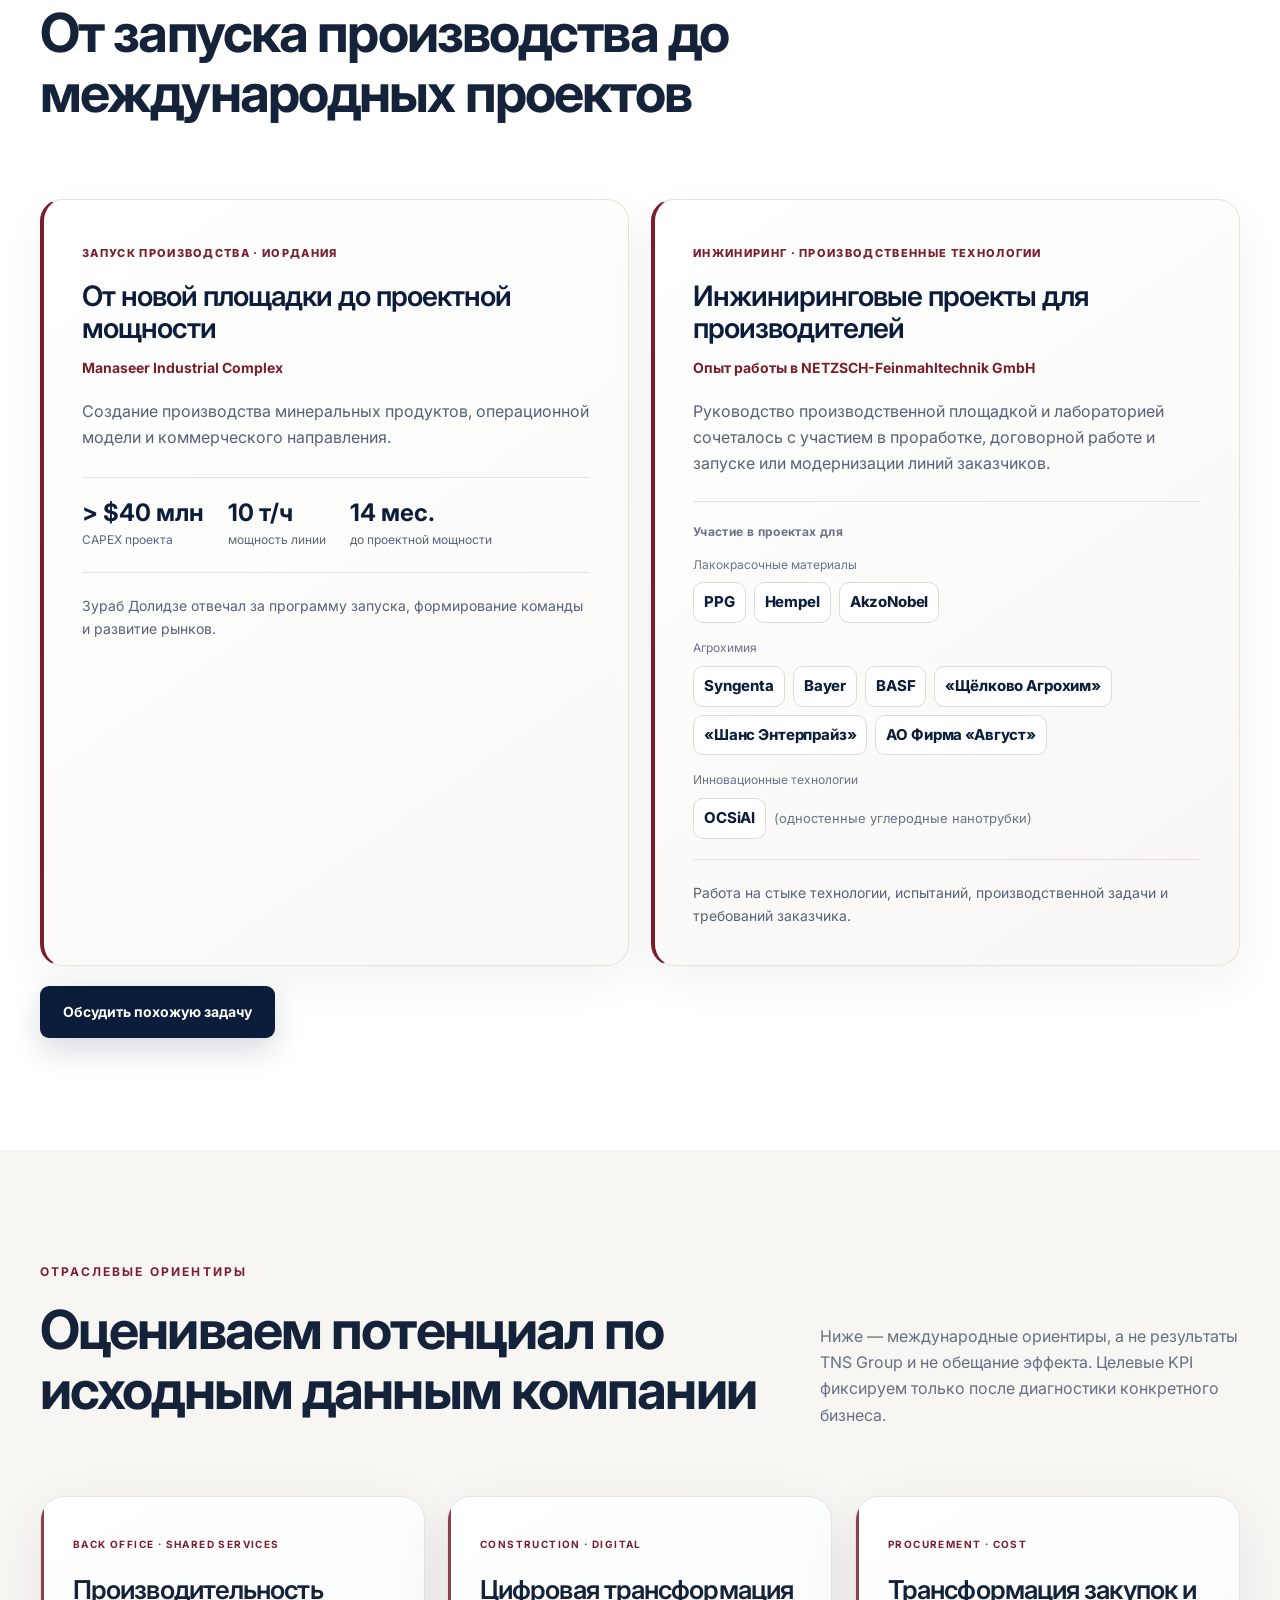
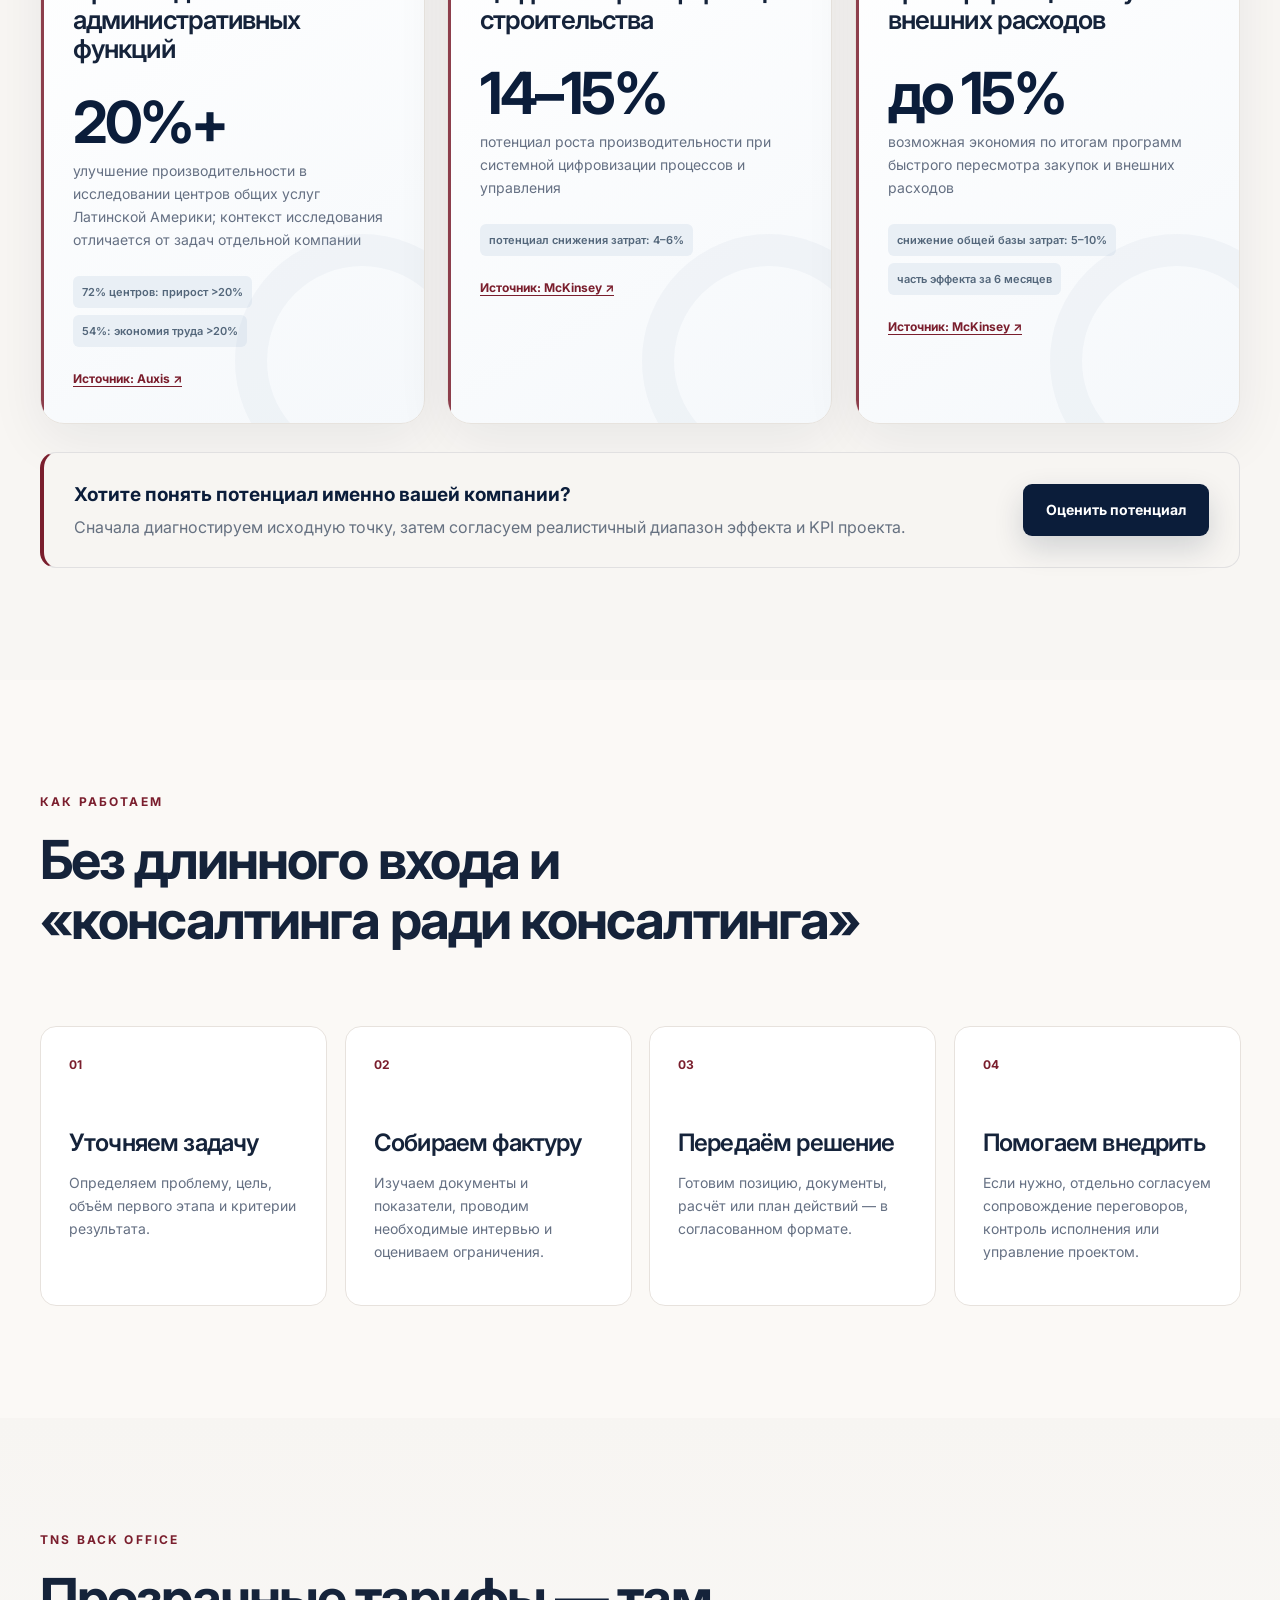
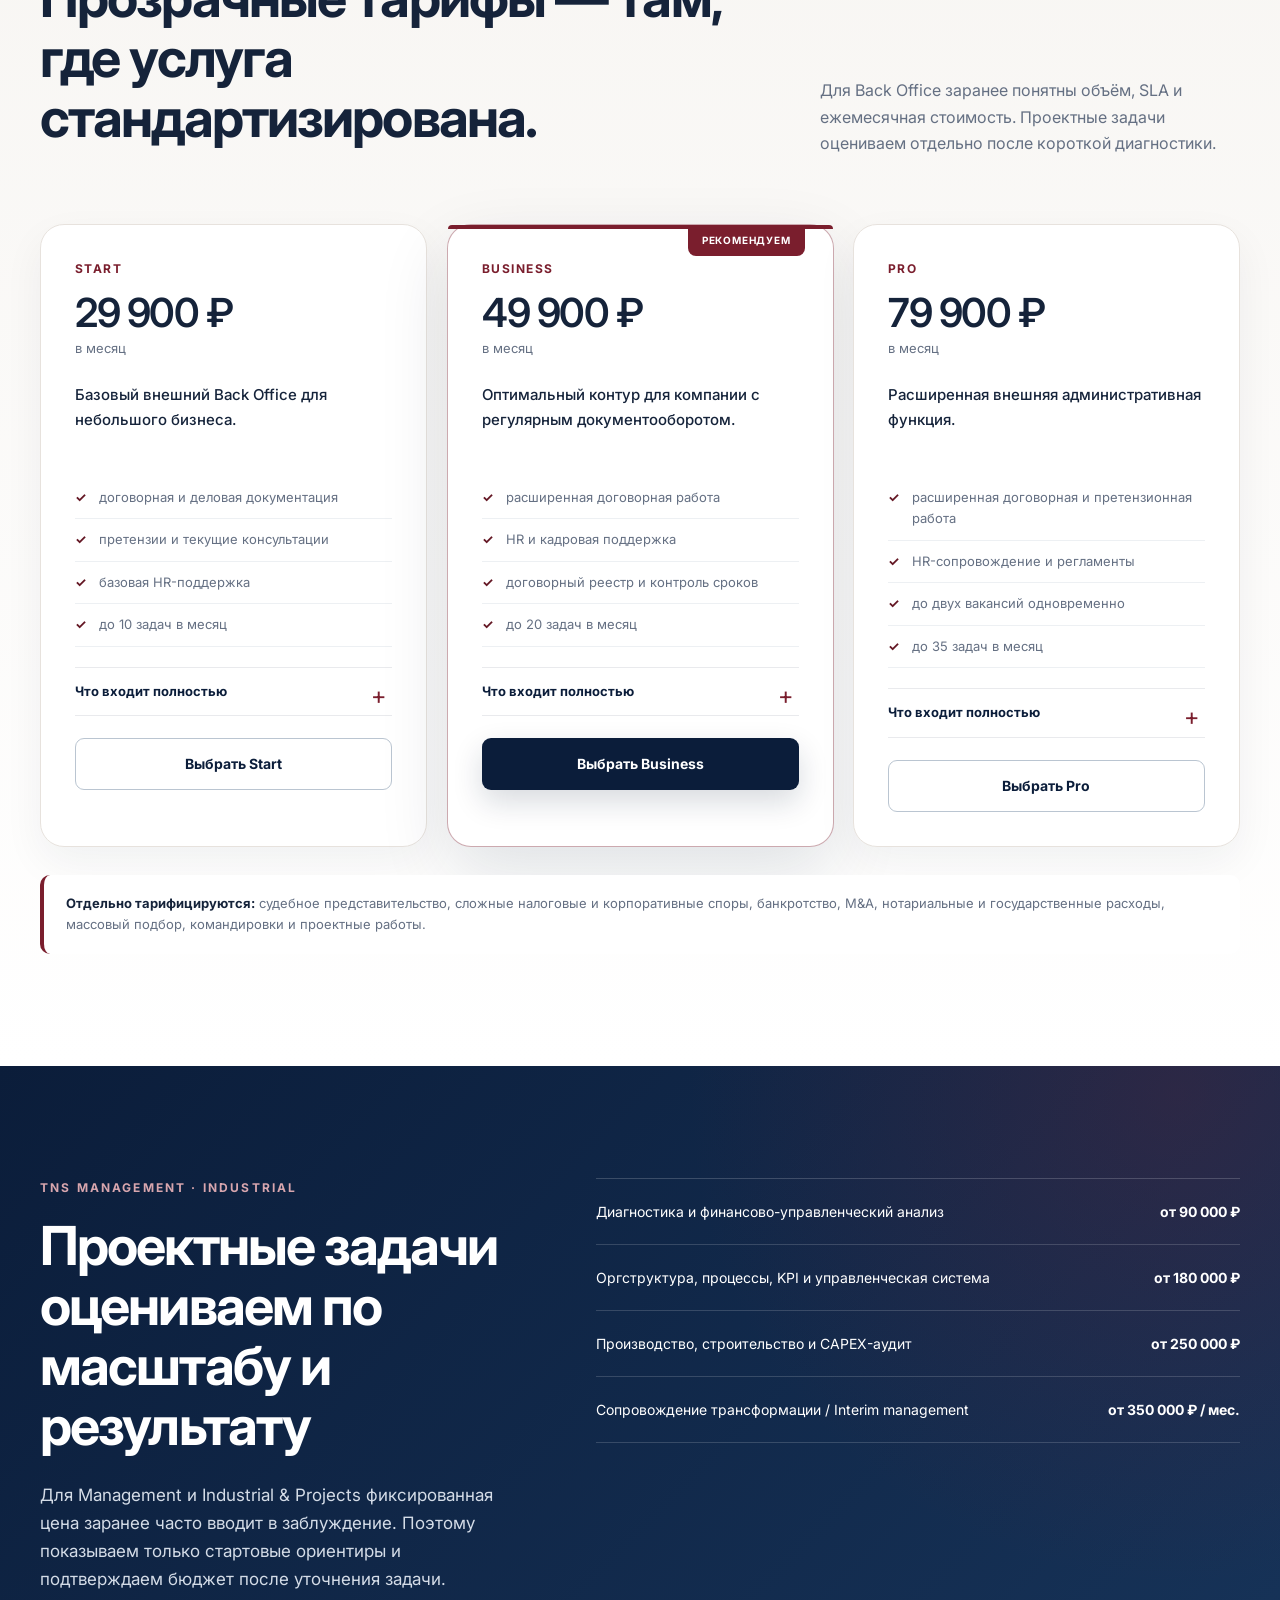
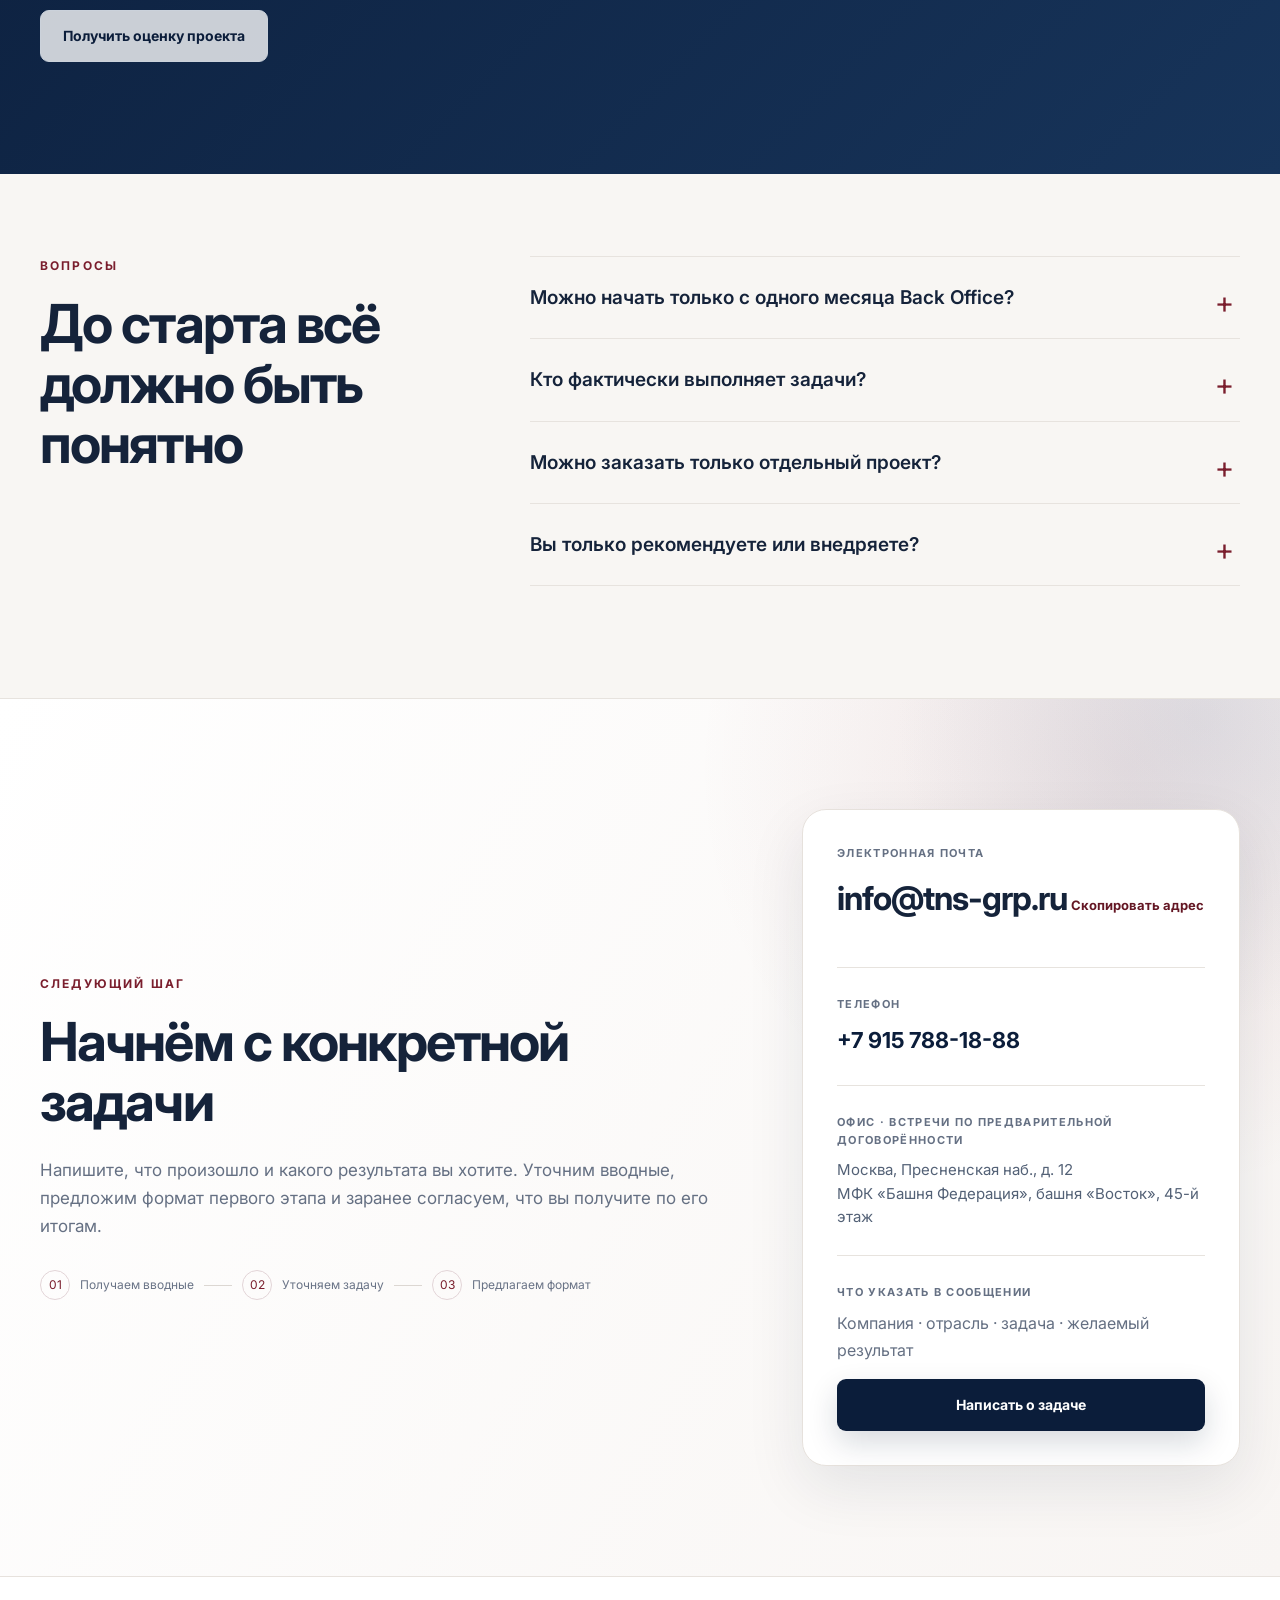
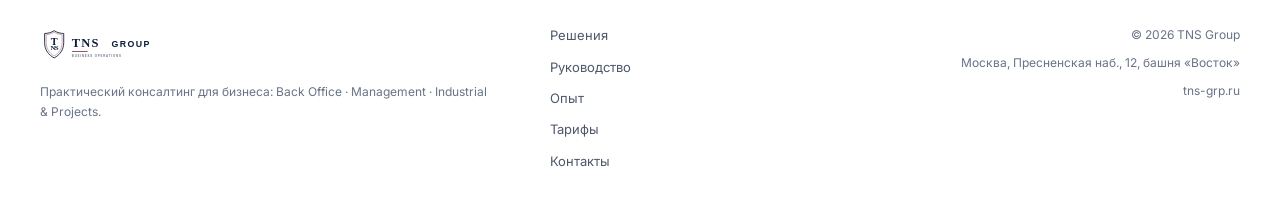
==== commit 13950c6f: "Add Marina Astvatsaturova to leadership section" ====
--- a/index.html
+++ b/index.html
@@ -17,7 +17,7 @@
 <link href="https://fonts.googleapis.com" rel="preconnect"/>
 <link crossorigin="" href="https://fonts.gstatic.com" rel="preconnect"/>
 <link href="https://fonts.googleapis.com/css2?family=Inter:wght@400;500;600;700;800&amp;display=swap" rel="stylesheet"/>
-<link href="styles.css?v=20261030-4" rel="stylesheet"/>
+<link href="styles.css?v=20261108-1" rel="stylesheet"/>
 <title>TNS Group — практический консалтинг для бизнеса</title>
 <script type="application/ld+json">
   {
@@ -203,6 +203,19 @@
 <a class="text-link" href="#results">Посмотреть опыт в проектах <span>→</span></a>
 </div>
 </div>
+<div class="container founder-layout team-member-layout">
+<div class="founder-photo-wrap team-member-photo reveal reveal-right">
+<img alt="Марина Аствацатурова, руководитель юридического направления TNS Group" class="founder-photo team-member-image" loading="lazy" src="assets/marina-astvatsaturova.webp" width="1000" height="1232"/>
+</div>
+<div class="founder-copy team-member-copy reveal reveal-left">
+<p class="eyebrow eyebrow-dark">ЮРИДИЧЕСКОЕ НАПРАВЛЕНИЕ</p>
+<h2>Марина Аствацатурова</h2>
+<p class="founder-role">Руководитель юридического направления TNS Group</p>
+<strong class="founder-years">Более 20 лет юридической практики</strong>
+<p>Отвечает за правовую оценку сложных задач, выработку позиции и качество юридического сопровождения. Помогает увидеть риски до принятия решения и найти рабочий путь их разрешения — от переговоров до защиты интересов в споре.</p>
+<p>Юридическое образование — Международный юридический институт.</p>
+</div>
+</div>
 </section>
 <section class="section experience-section" id="results">
 <div class="container">
--- a/styles.css
+++ b/styles.css
@@ -754,3 +754,16 @@
   .experience-brand-list span { font-size:14px; }
   .contact-phone { font-size:20px; }
 }
+
+/* Leadership: second profile */
+.team-member-layout { grid-template-columns:minmax(0,1.18fr) minmax(320px,.82fr); grid-template-areas:"copy photo"; margin-top:clamp(70px,8vw,110px); padding-top:clamp(70px,8vw,110px); border-top:1px solid #e3ded8; }
+.team-member-photo { grid-area:photo; justify-self:end; width:100%; }
+.team-member-copy { grid-area:copy; }
+.team-member-image { object-position:center 28%; }
+@media (max-width:1050px) {
+  .team-member-layout { grid-template-columns:minmax(0,1.25fr) minmax(240px,.75fr); }
+}
+@media (max-width:820px) {
+  .team-member-layout { grid-template-columns:1fr; grid-template-areas:"photo" "copy"; }
+  .team-member-photo { justify-self:start; }
+}
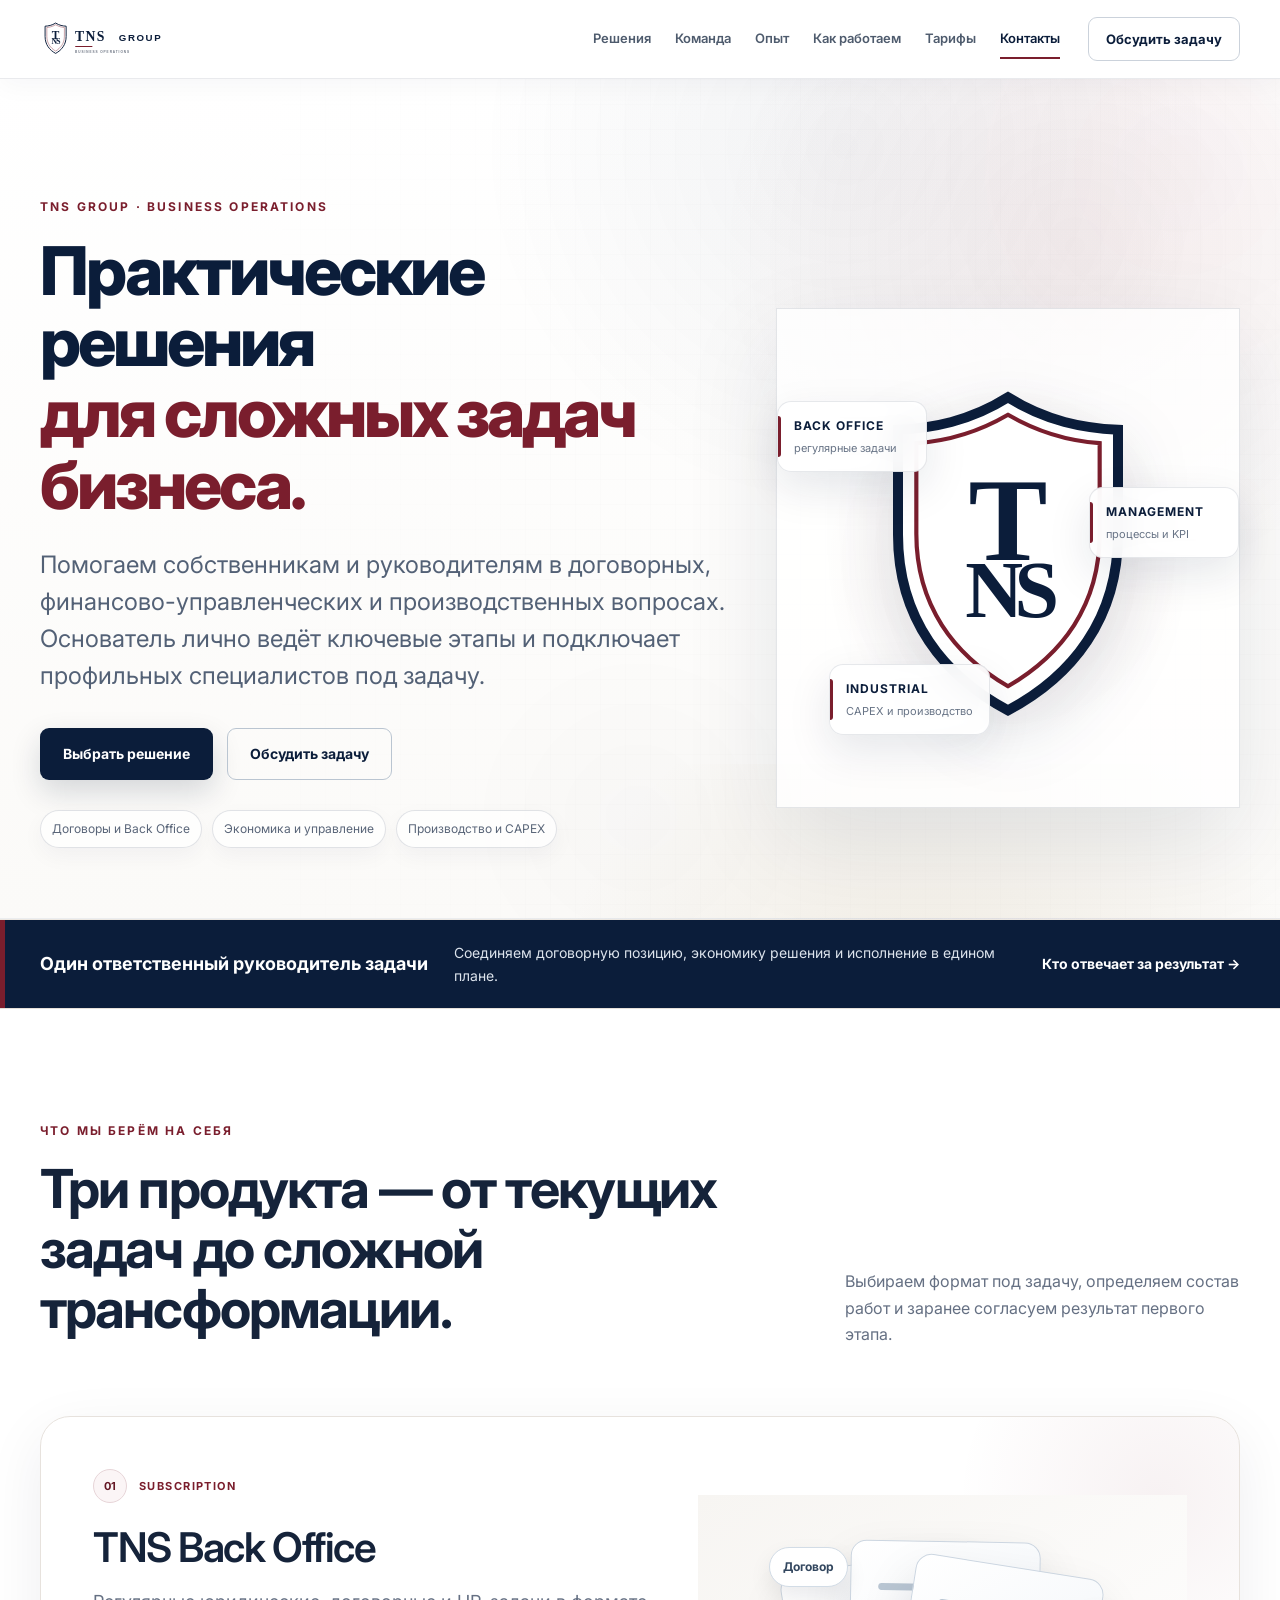
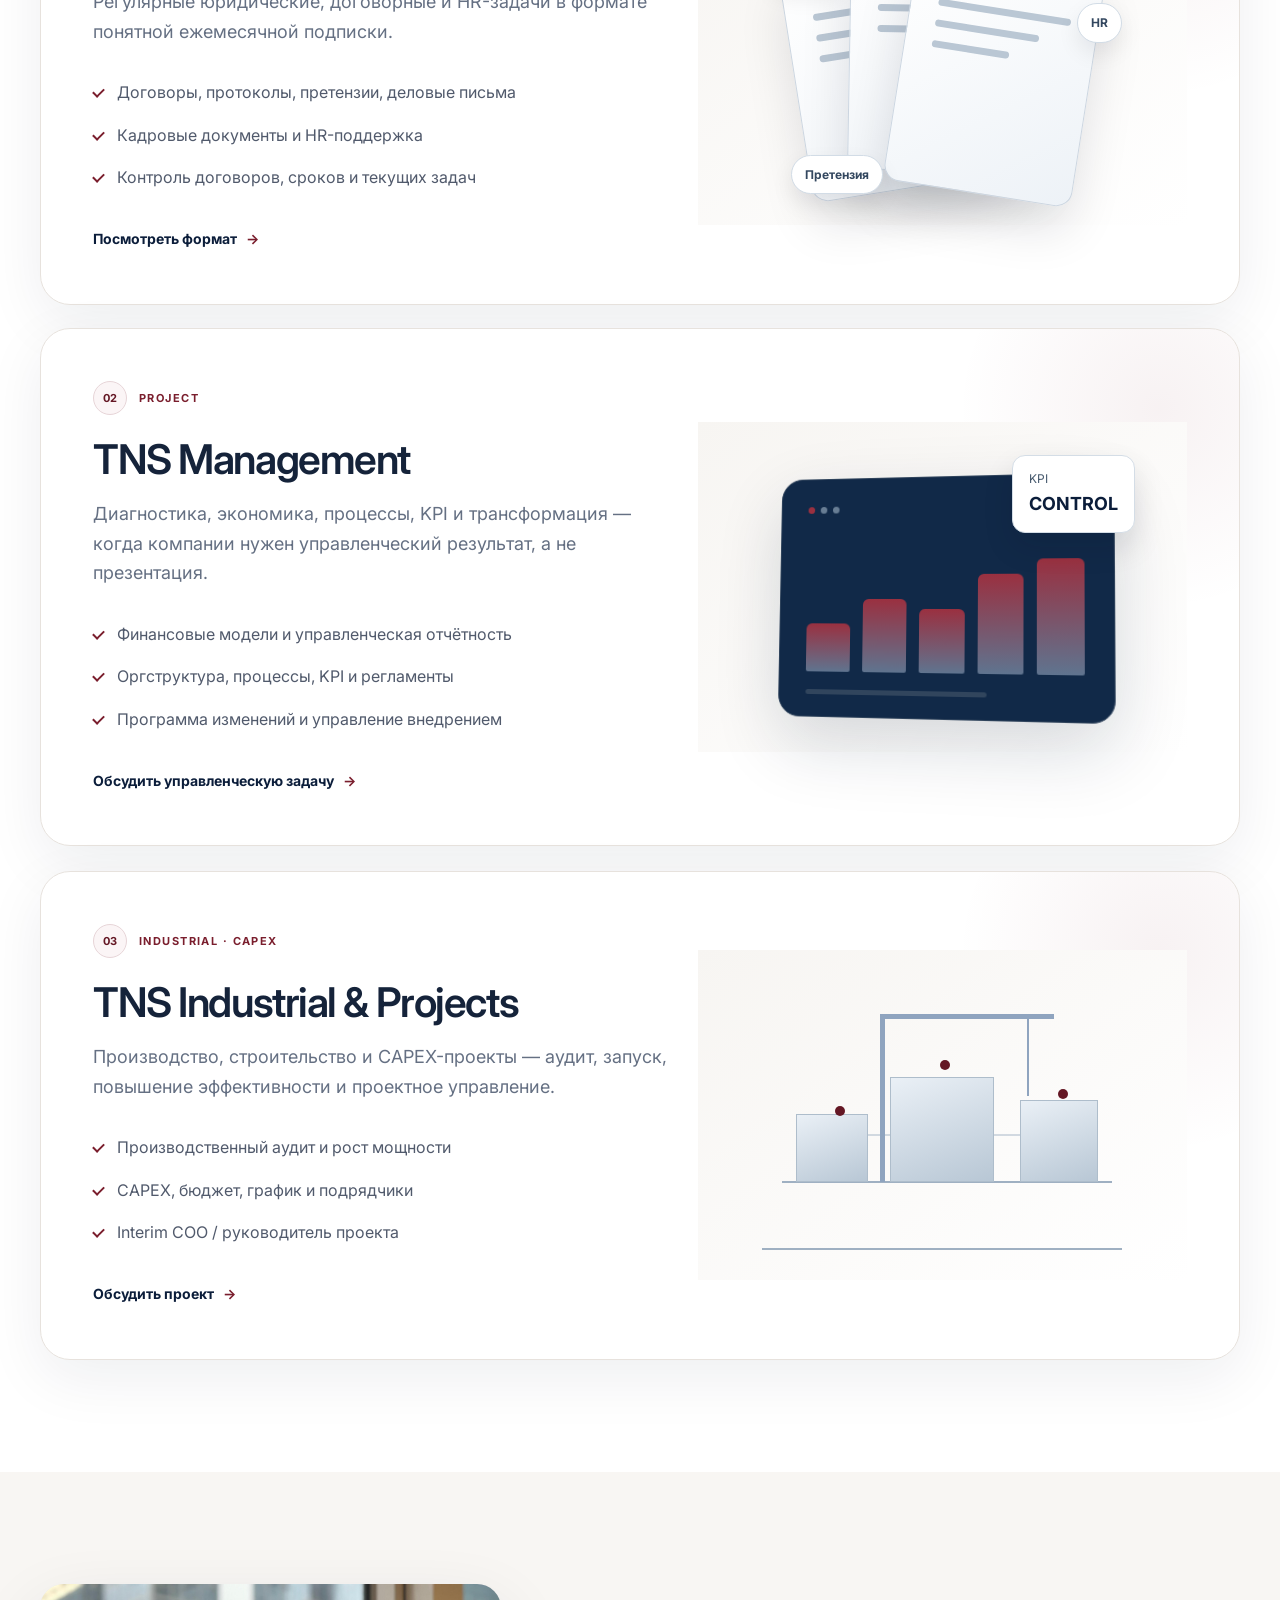
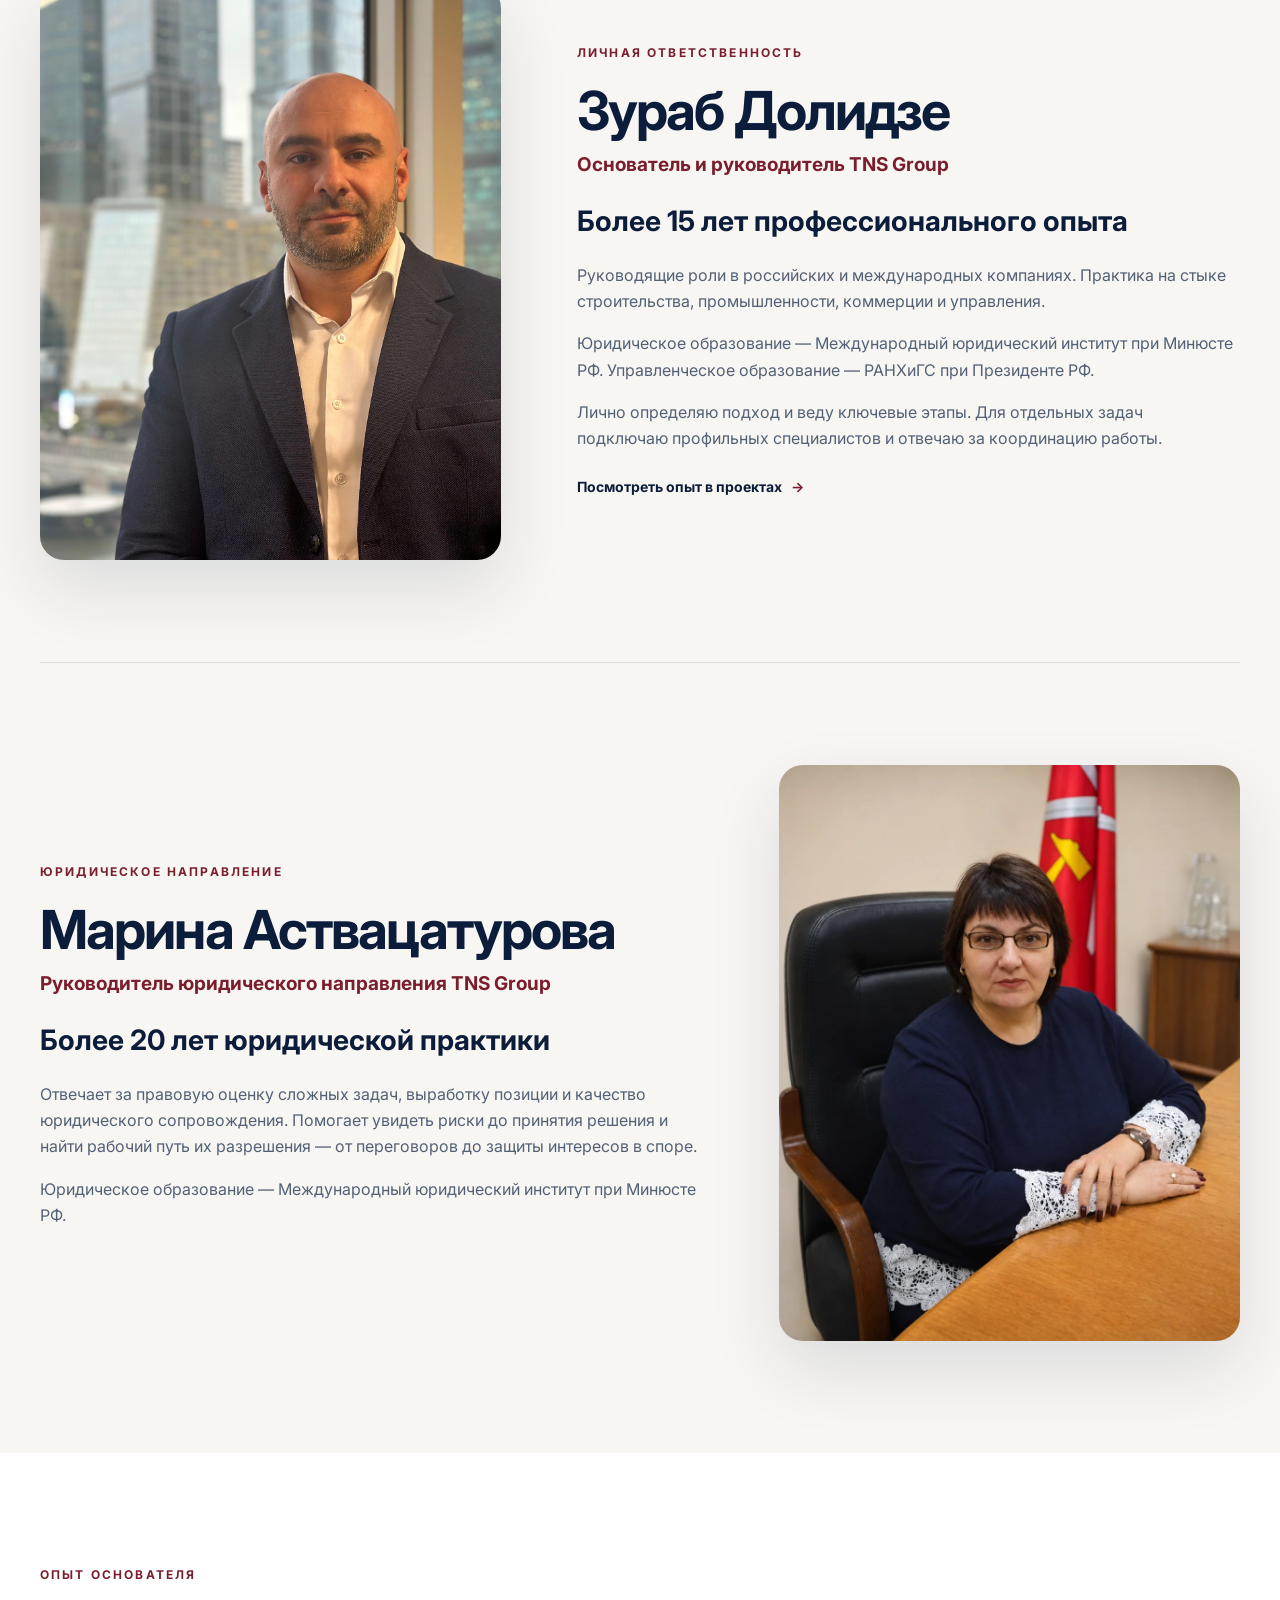
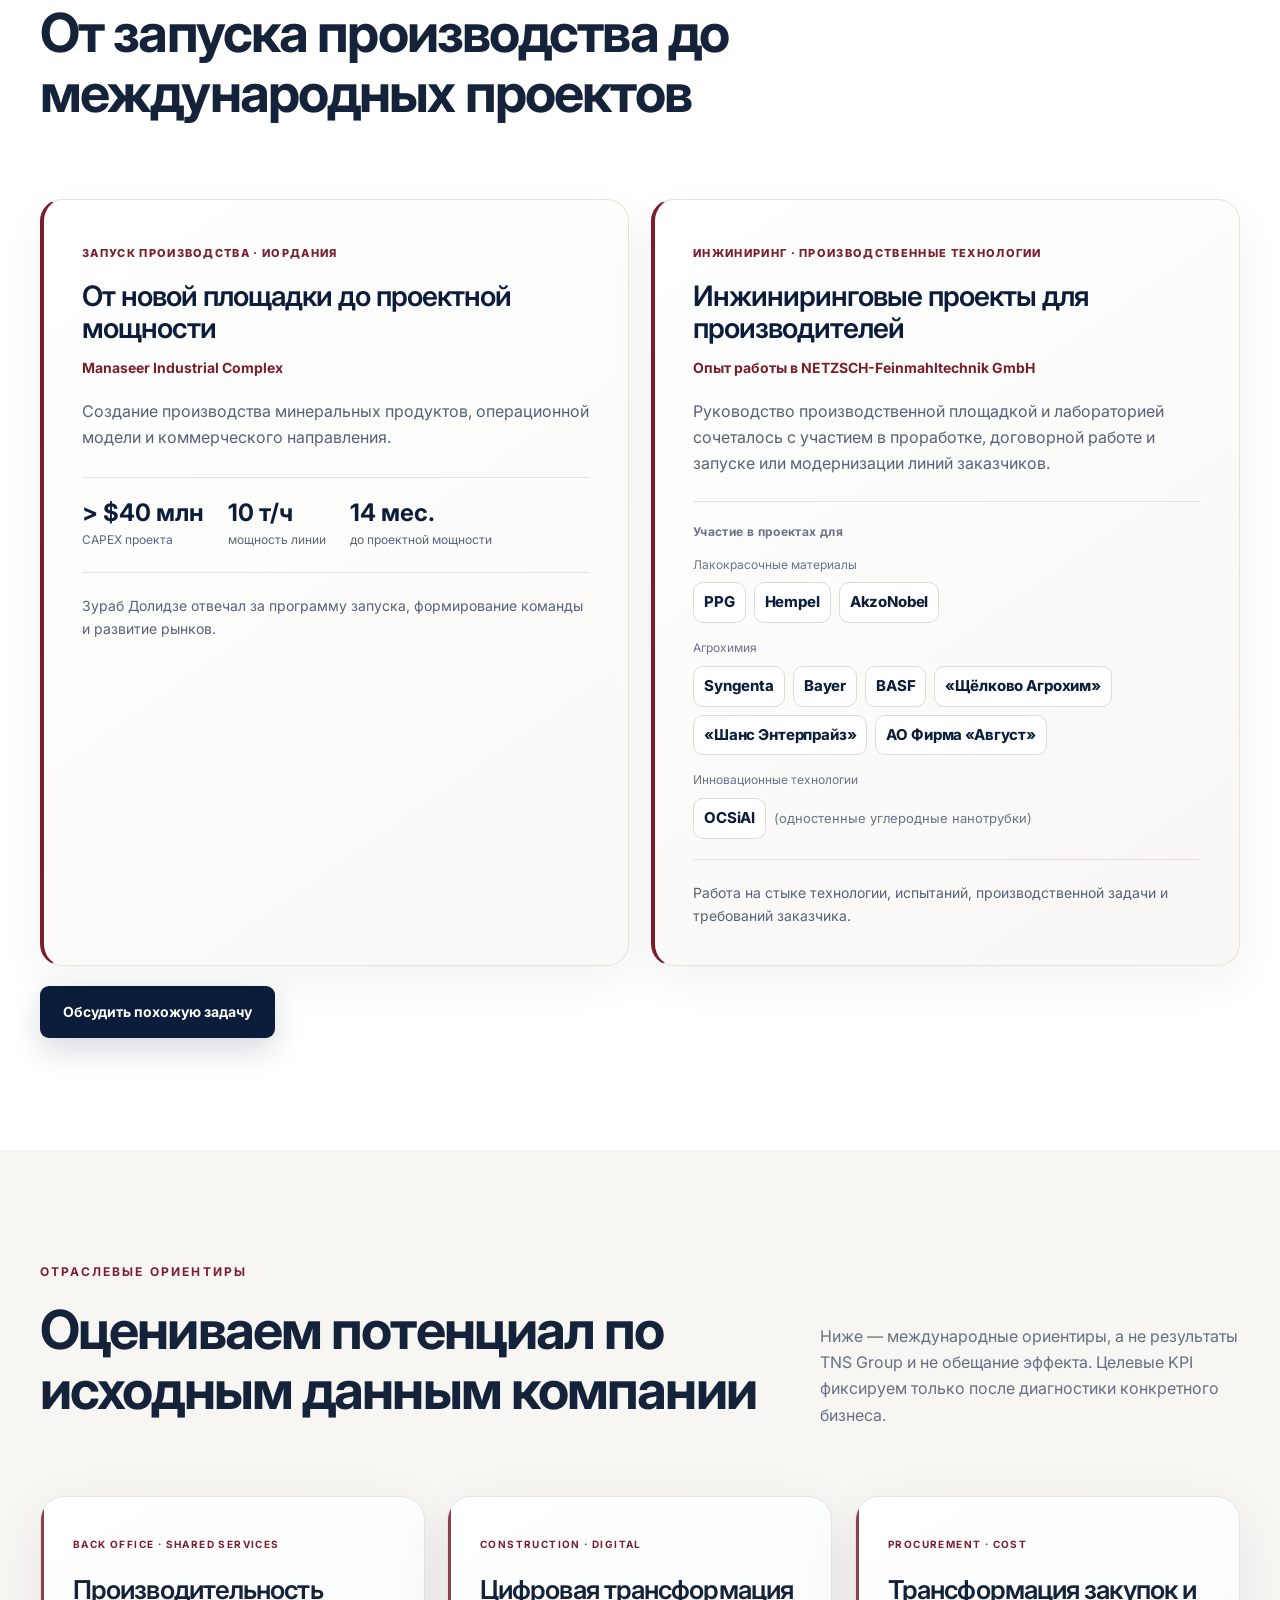
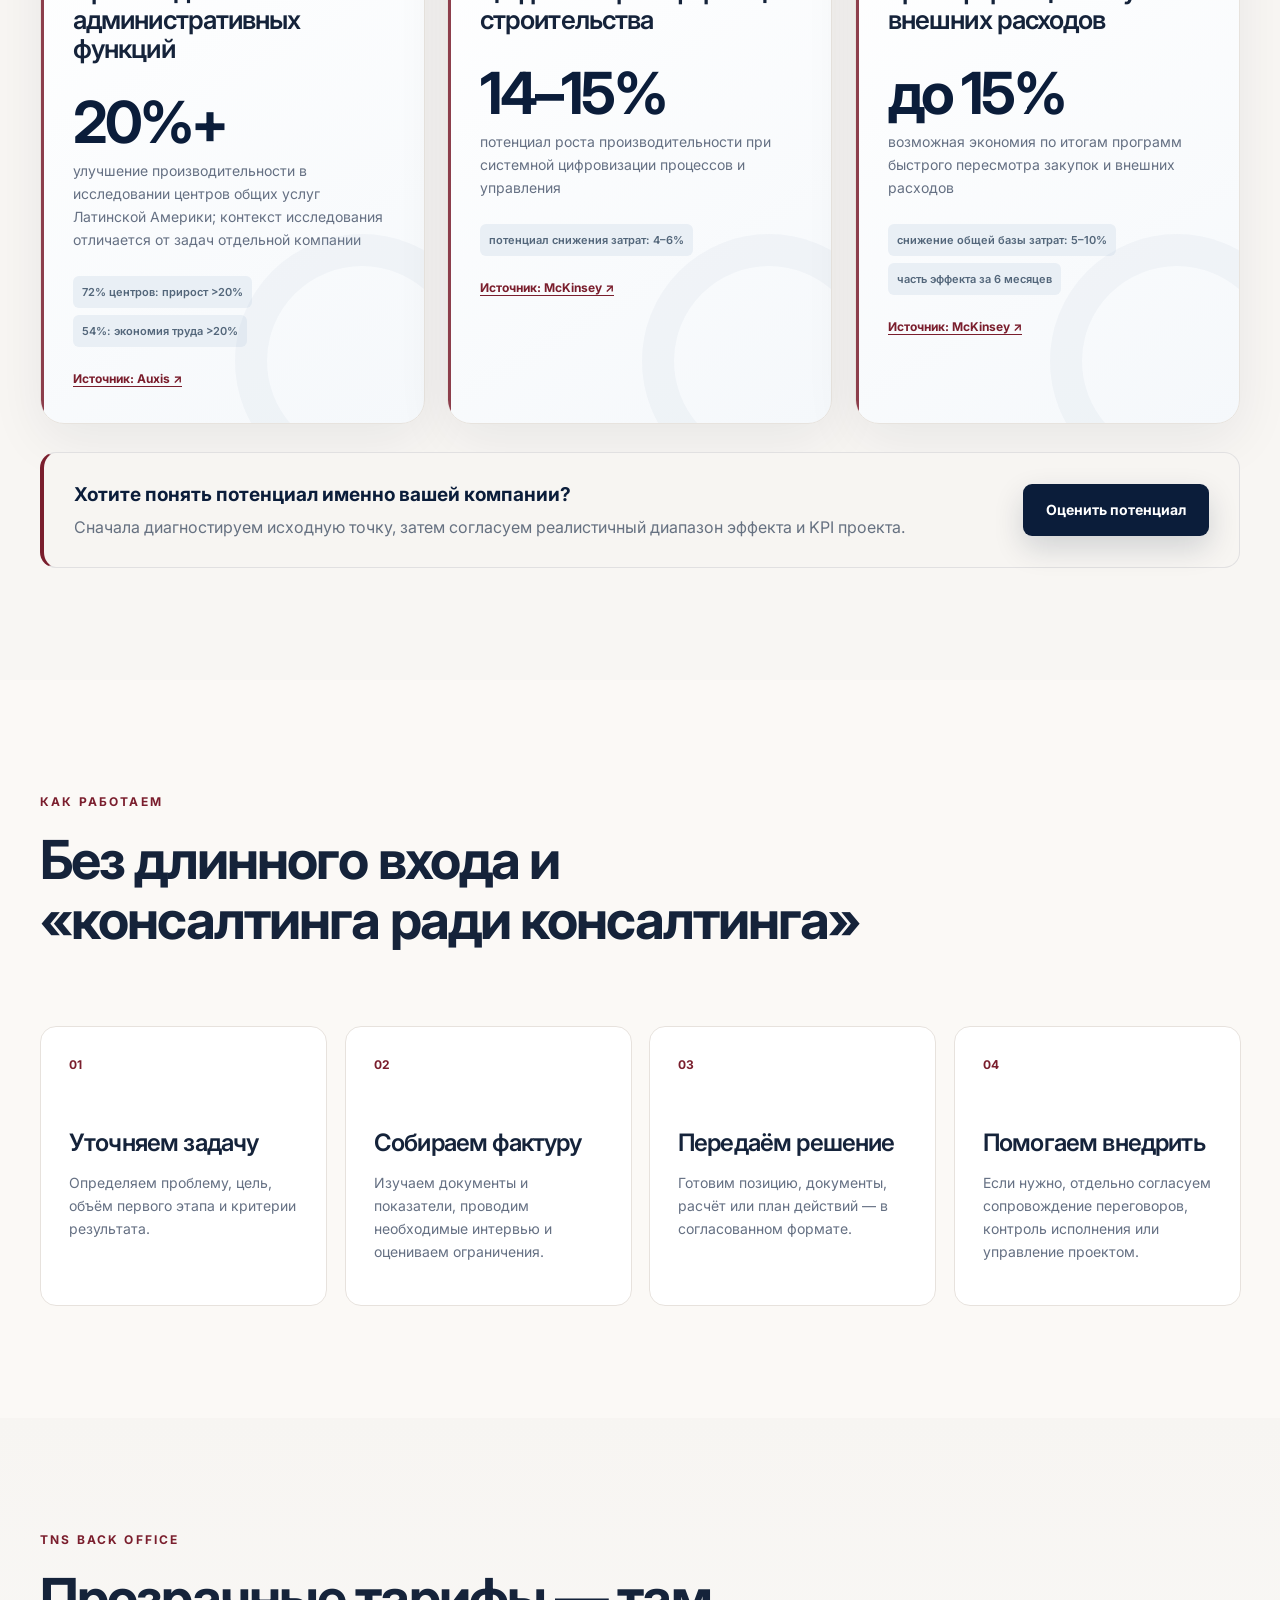
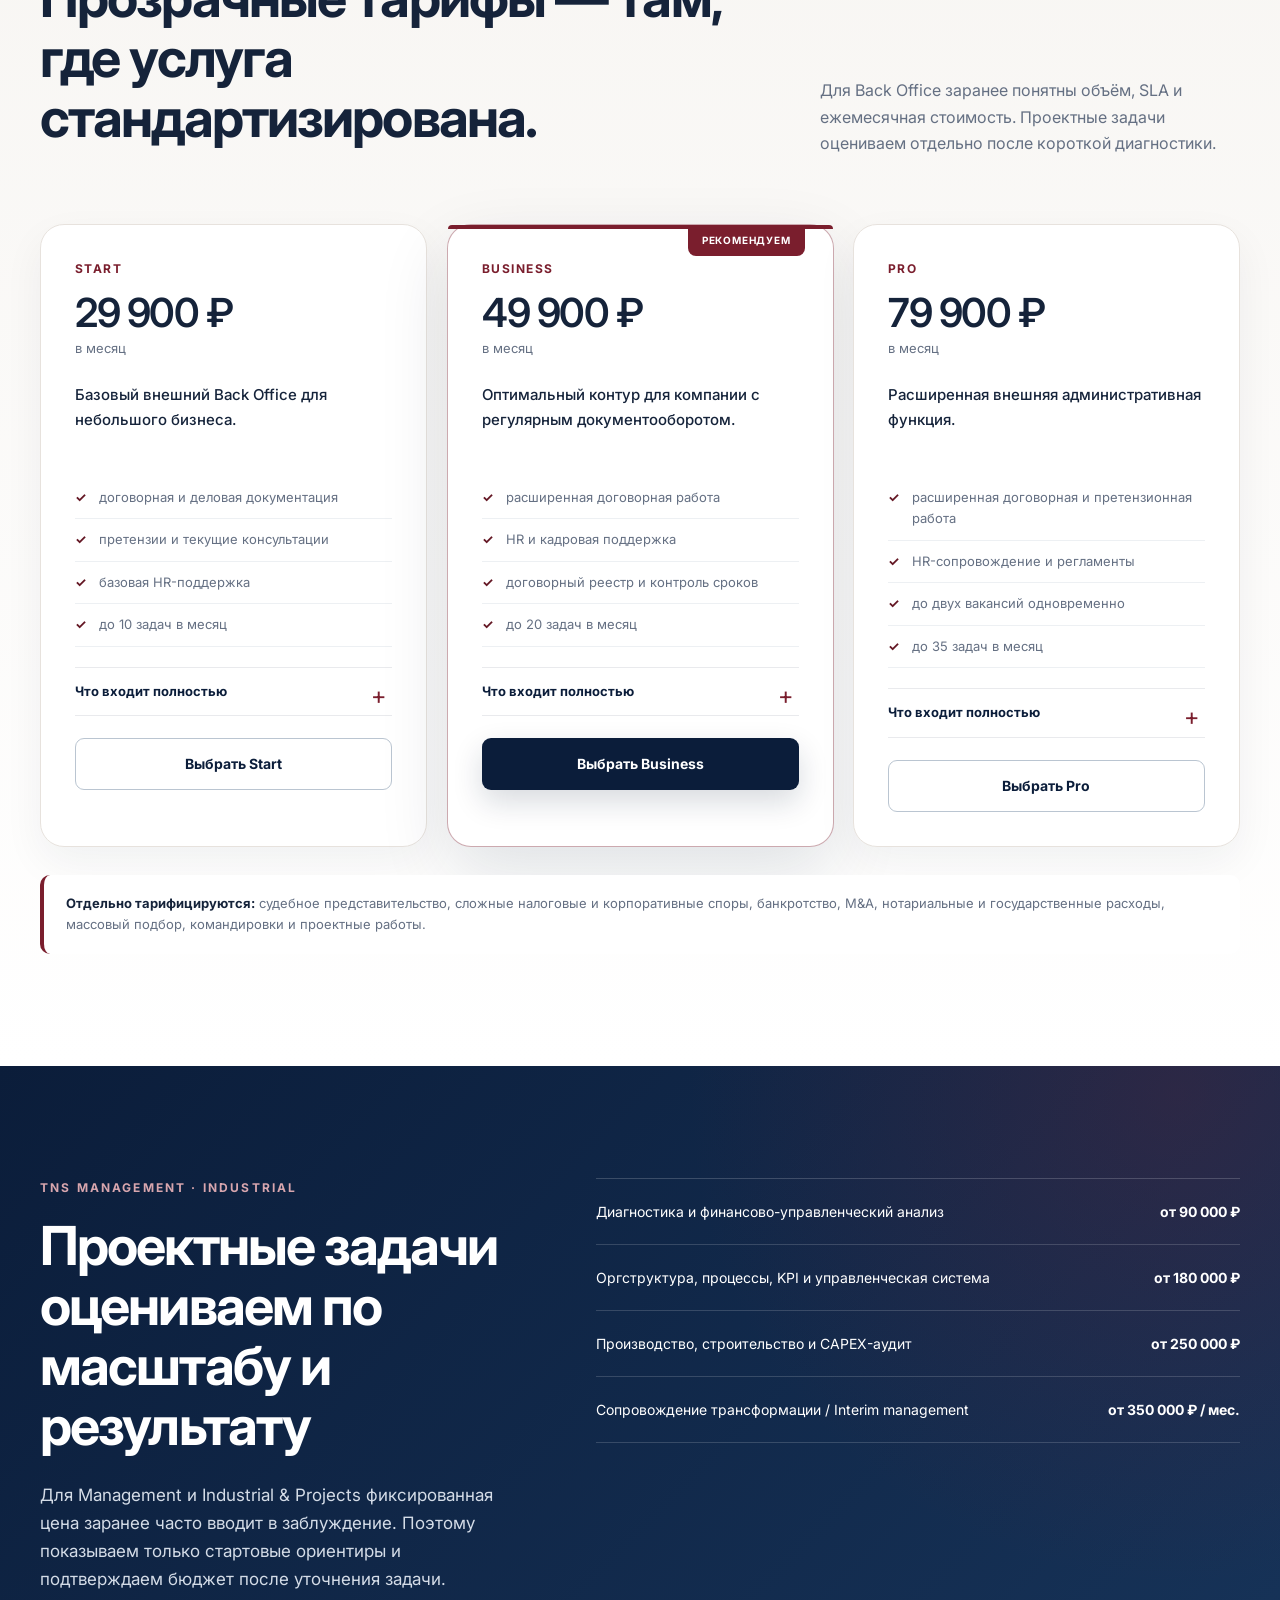
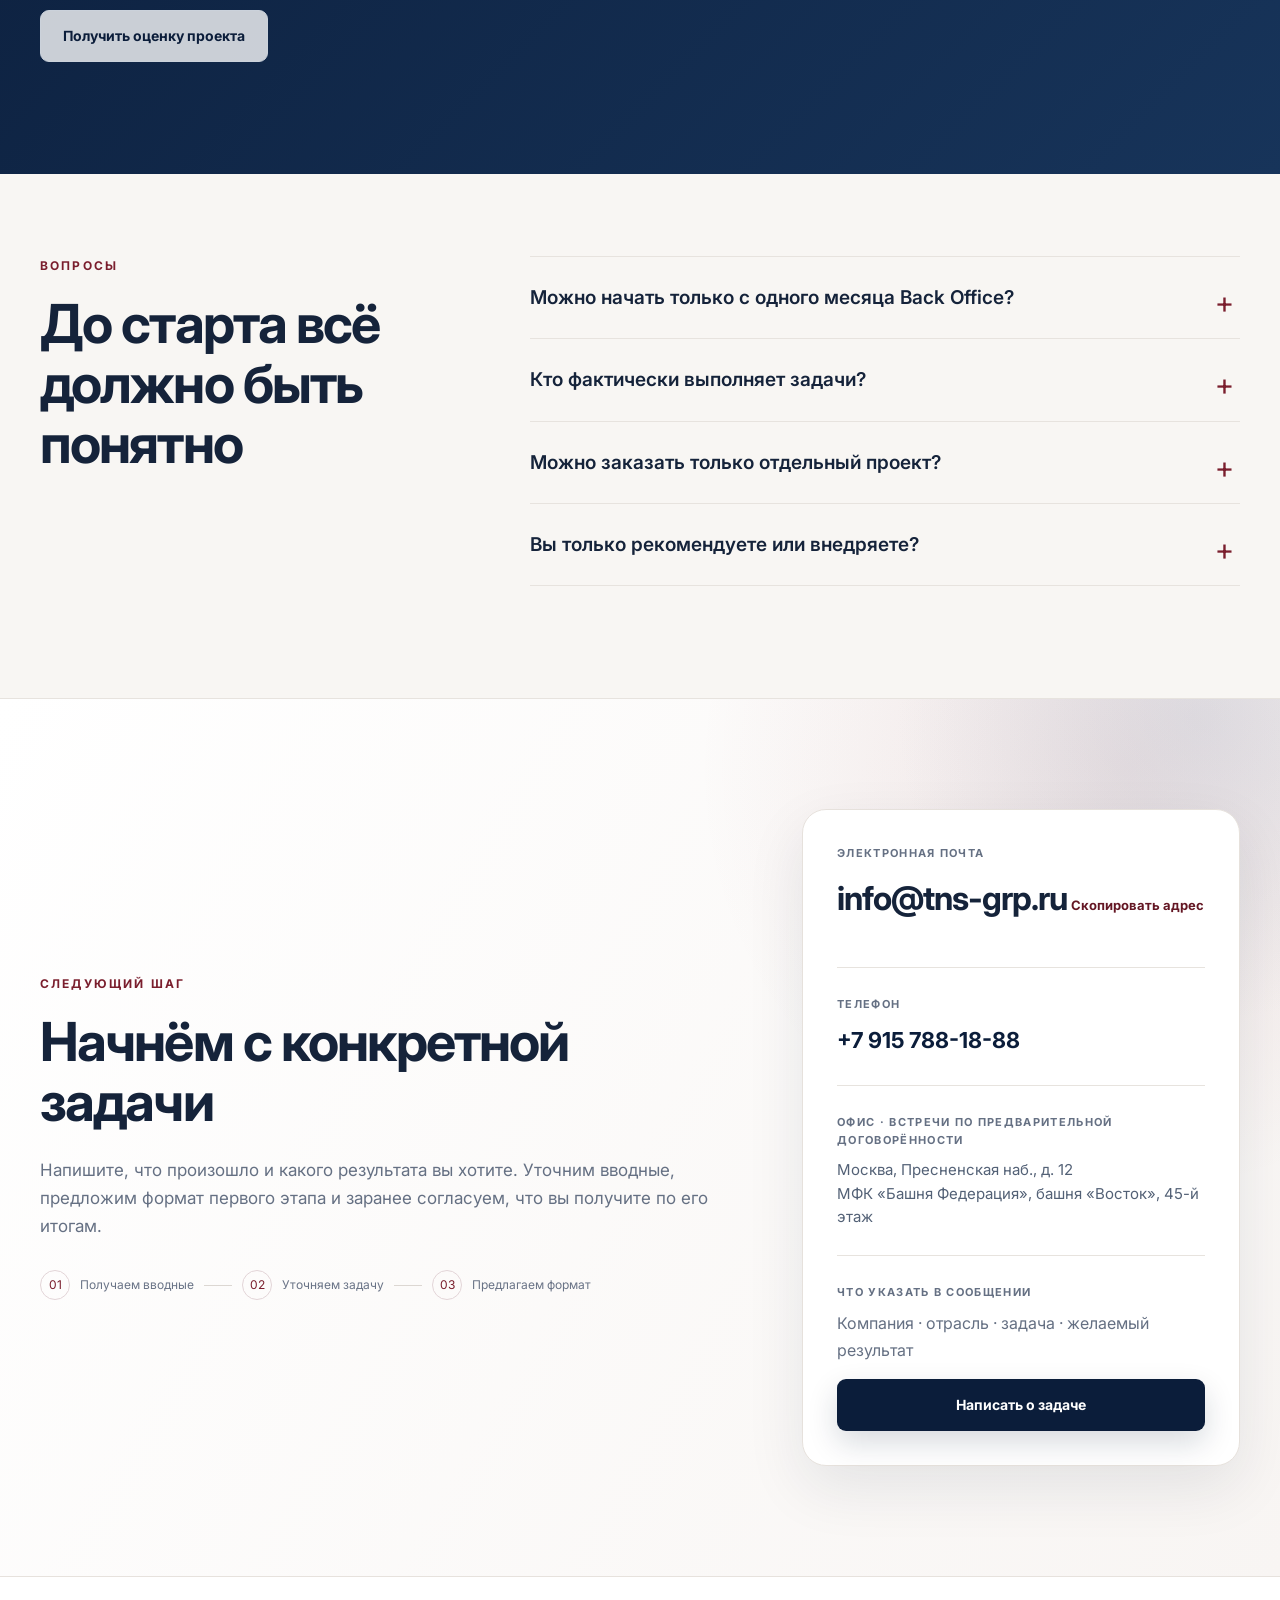
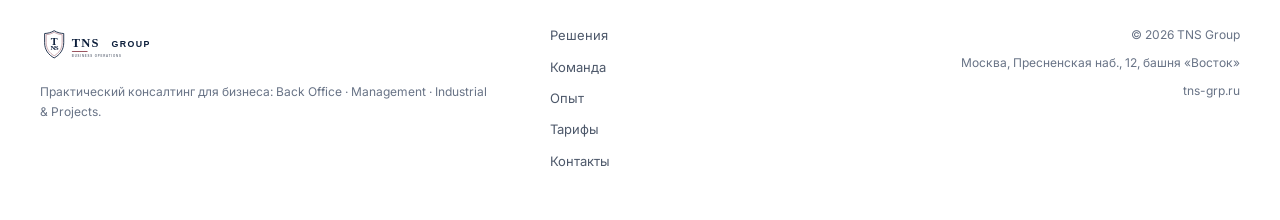
==== commit 93bef14a: "Clarify legal education and rename team navigation" ====
--- a/index.html
+++ b/index.html
@@ -60,7 +60,7 @@
 </button>
 <nav aria-label="Основная навигация" class="main-nav" id="main-navigation">
 <a href="#solutions">Решения</a>
-<a href="#expertise">Руководство</a>
+<a href="#expertise">Команда</a>
 <a href="#results">Опыт</a>
 <a href="#approach">Как работаем</a>
 <a href="#pricing">Тарифы</a>
@@ -198,7 +198,7 @@
 <p class="founder-role">Основатель и руководитель TNS Group</p>
 <strong class="founder-years">Более 15 лет профессионального опыта</strong>
 <p>Руководящие роли в российских и международных компаниях. Практика на стыке строительства, промышленности, коммерции и управления.</p>
-<p>Юридическое образование — Международный юридический институт. Управленческое образование — РАНХиГС при Президенте РФ.</p>
+<p>Юридическое образование — Международный юридический институт при Минюсте РФ. Управленческое образование — РАНХиГС при Президенте РФ.</p>
 <p>Лично определяю подход и веду ключевые этапы. Для отдельных задач подключаю профильных специалистов и отвечаю за координацию работы.</p>
 <a class="text-link" href="#results">Посмотреть опыт в проектах <span>→</span></a>
 </div>
@@ -213,7 +213,7 @@
 <p class="founder-role">Руководитель юридического направления TNS Group</p>
 <strong class="founder-years">Более 20 лет юридической практики</strong>
 <p>Отвечает за правовую оценку сложных задач, выработку позиции и качество юридического сопровождения. Помогает увидеть риски до принятия решения и найти рабочий путь их разрешения — от переговоров до защиты интересов в споре.</p>
-<p>Юридическое образование — Международный юридический институт.</p>
+<p>Юридическое образование — Международный юридический институт при Минюсте РФ.</p>
 </div>
 </div>
 </section>
@@ -377,7 +377,7 @@
 <footer class="site-footer">
 <div class="container footer-grid">
 <div><img alt="TNS Group" height="40" src="assets/logo.svg" width="176"/><p>Практический консалтинг для бизнеса: Back Office · Management · Industrial &amp; Projects.</p></div>
-<div class="footer-links"><a href="#solutions">Решения</a><a href="#expertise">Руководство</a><a href="#results">Опыт</a><a href="#pricing">Тарифы</a><a href="#contacts">Контакты</a></div>
+<div class="footer-links"><a href="#solutions">Решения</a><a href="#expertise">Команда</a><a href="#results">Опыт</a><a href="#pricing">Тарифы</a><a href="#contacts">Контакты</a></div>
 <div class="footer-meta"><p>© <span id="current-year"></span> TNS Group</p><p>Москва, Пресненская наб., 12, башня «Восток»</p><p>tns-grp.ru</p></div>
 </div>
 </footer>
